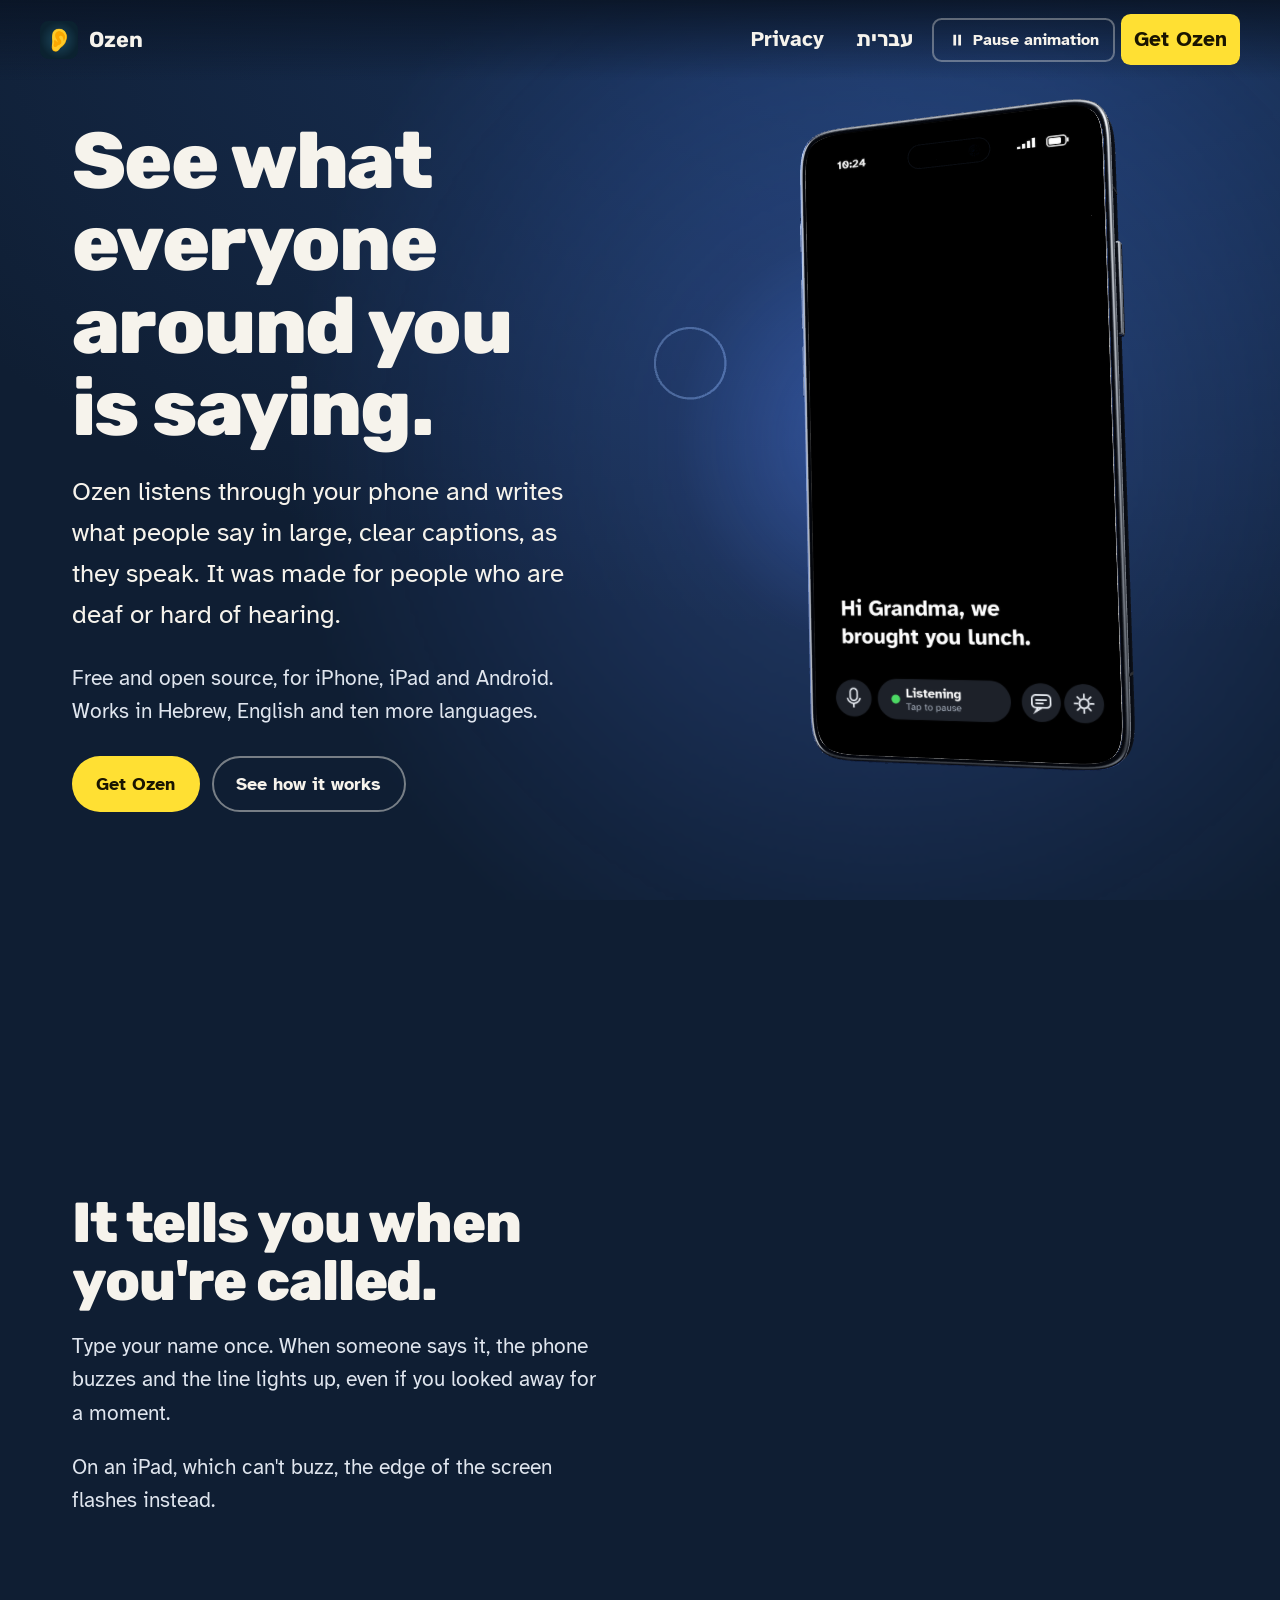
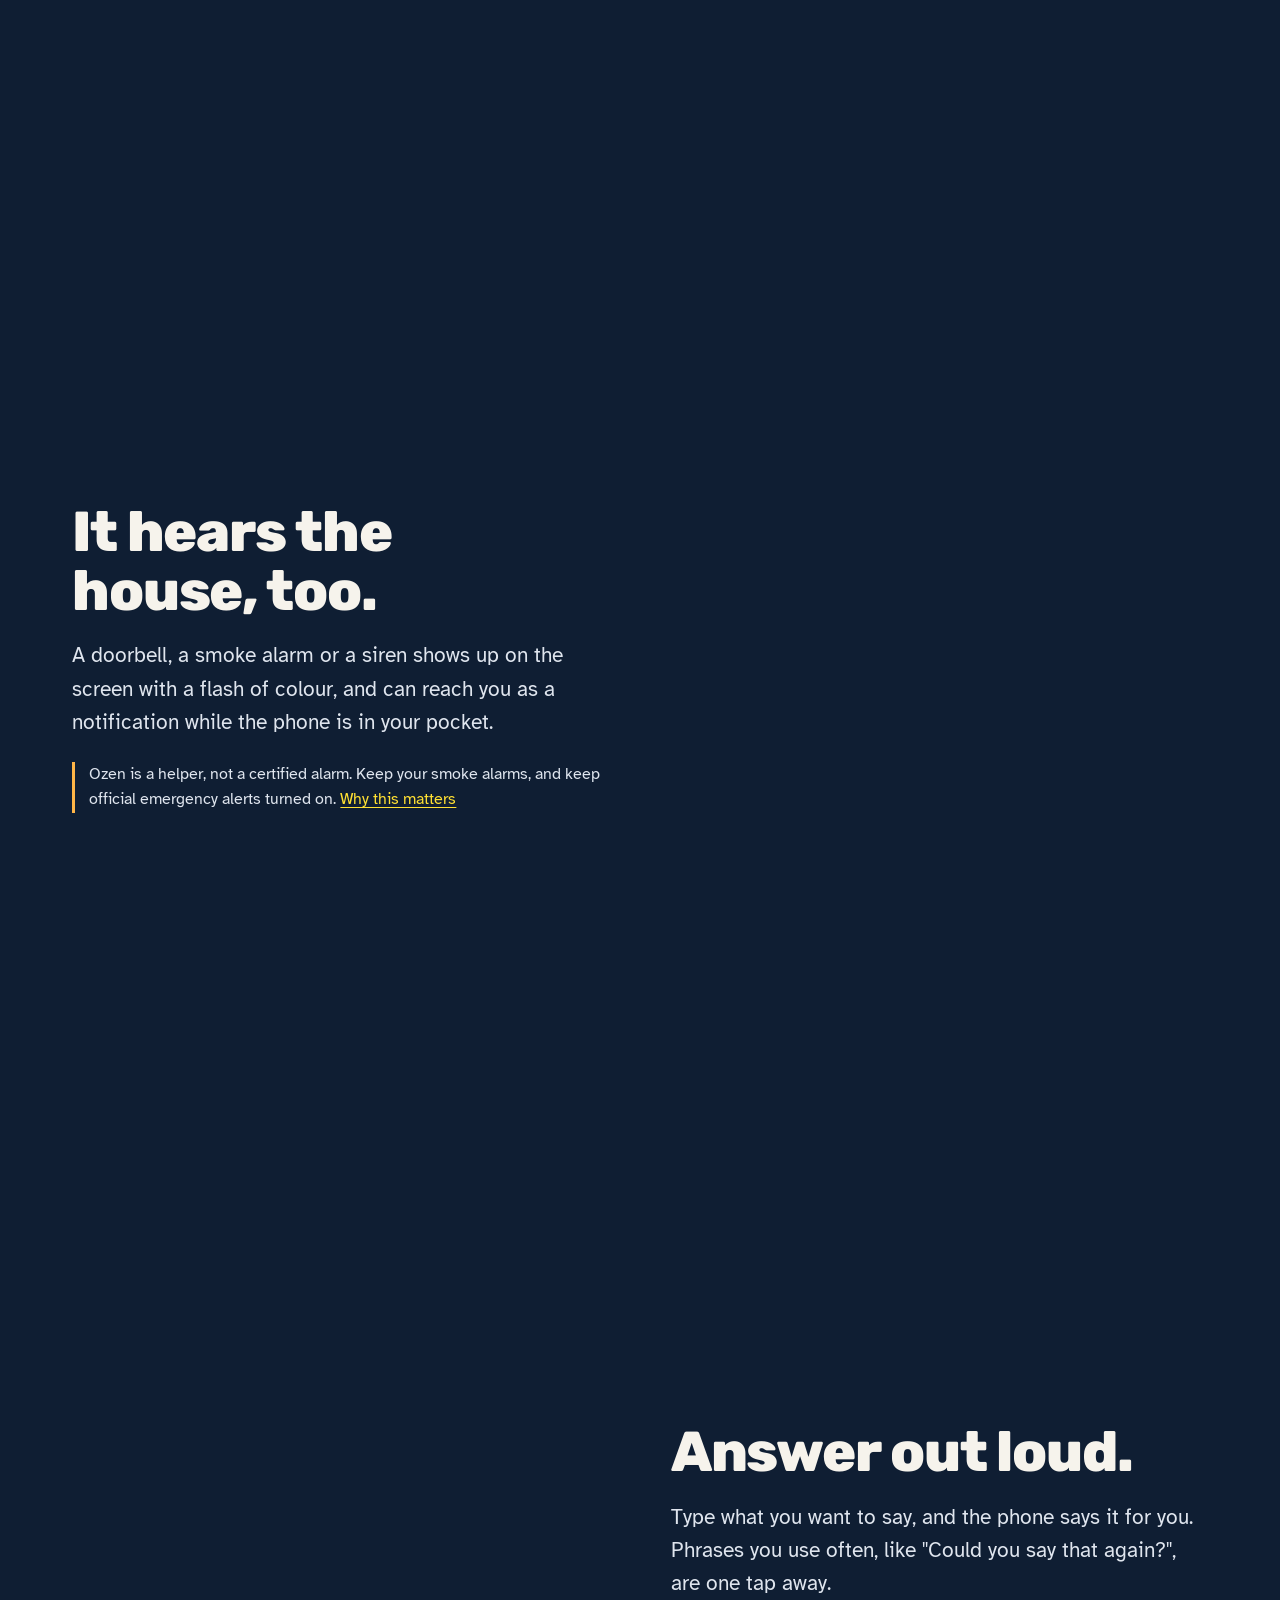
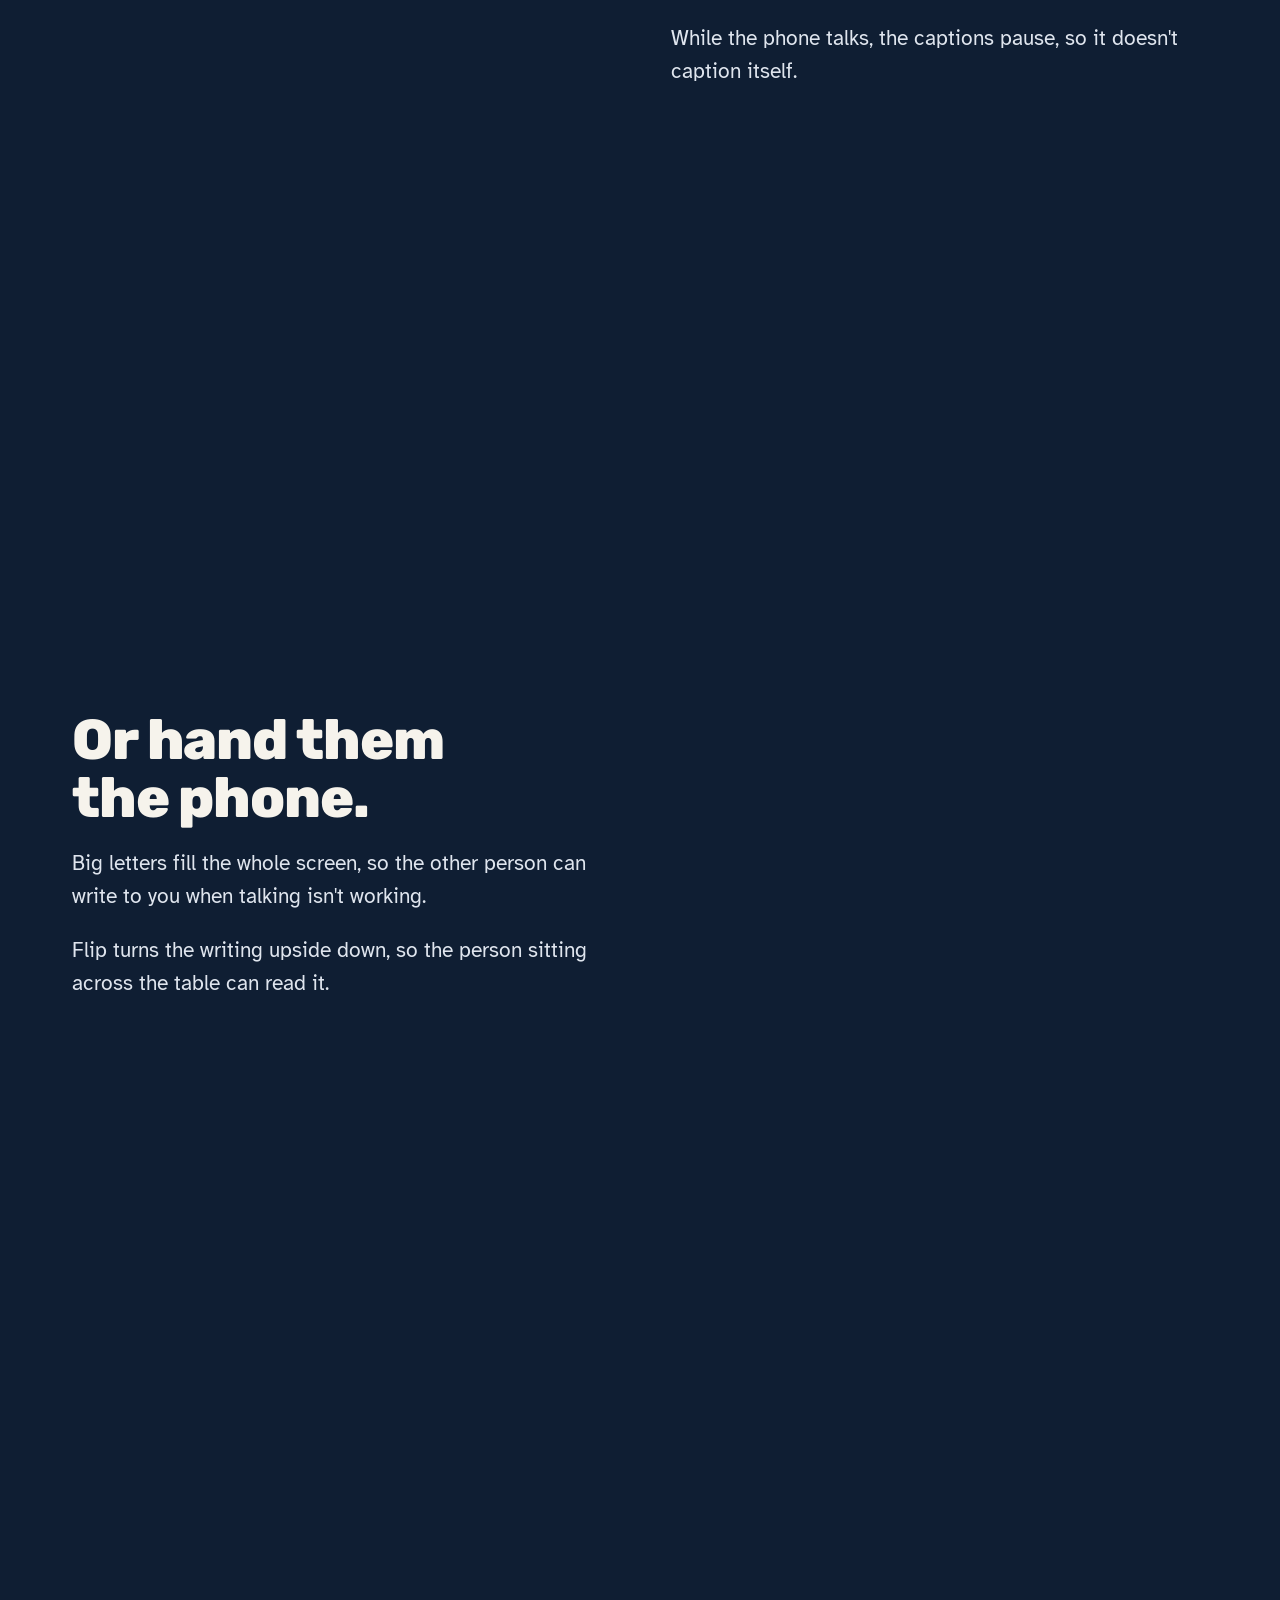
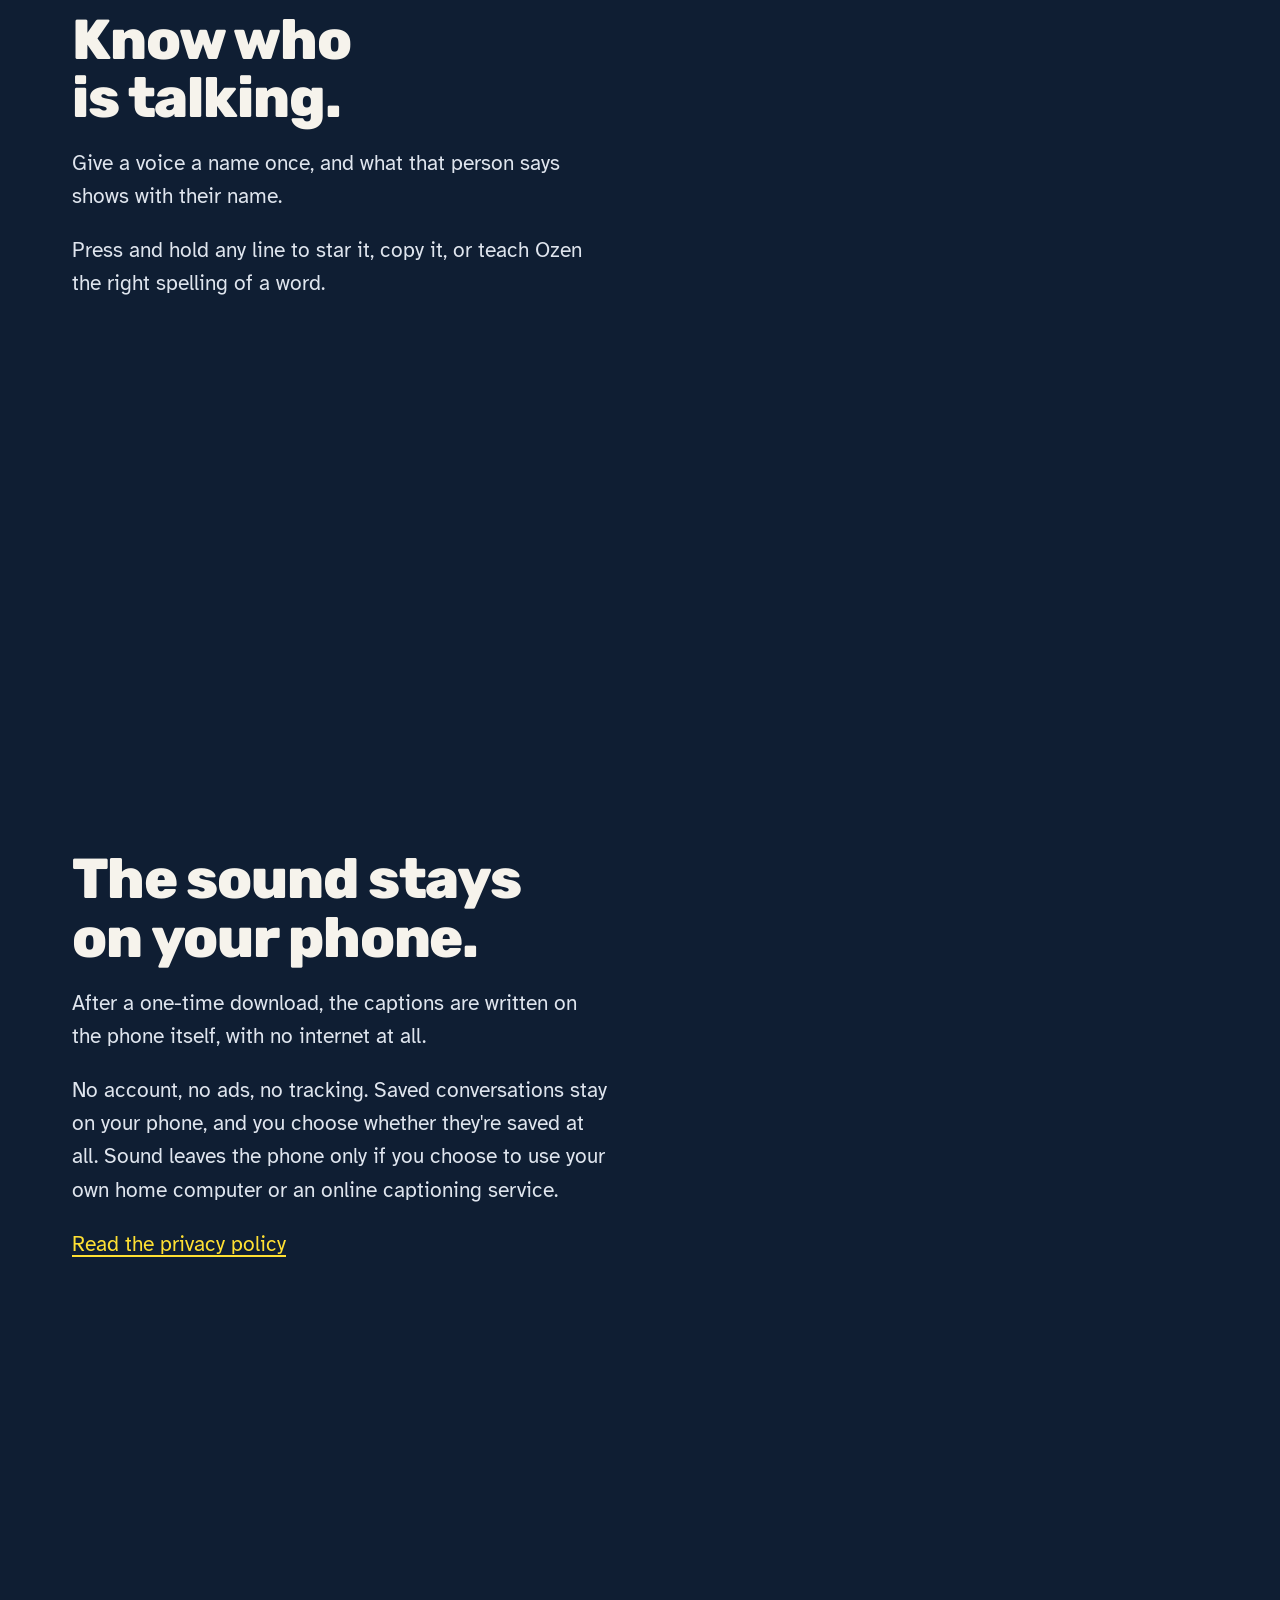
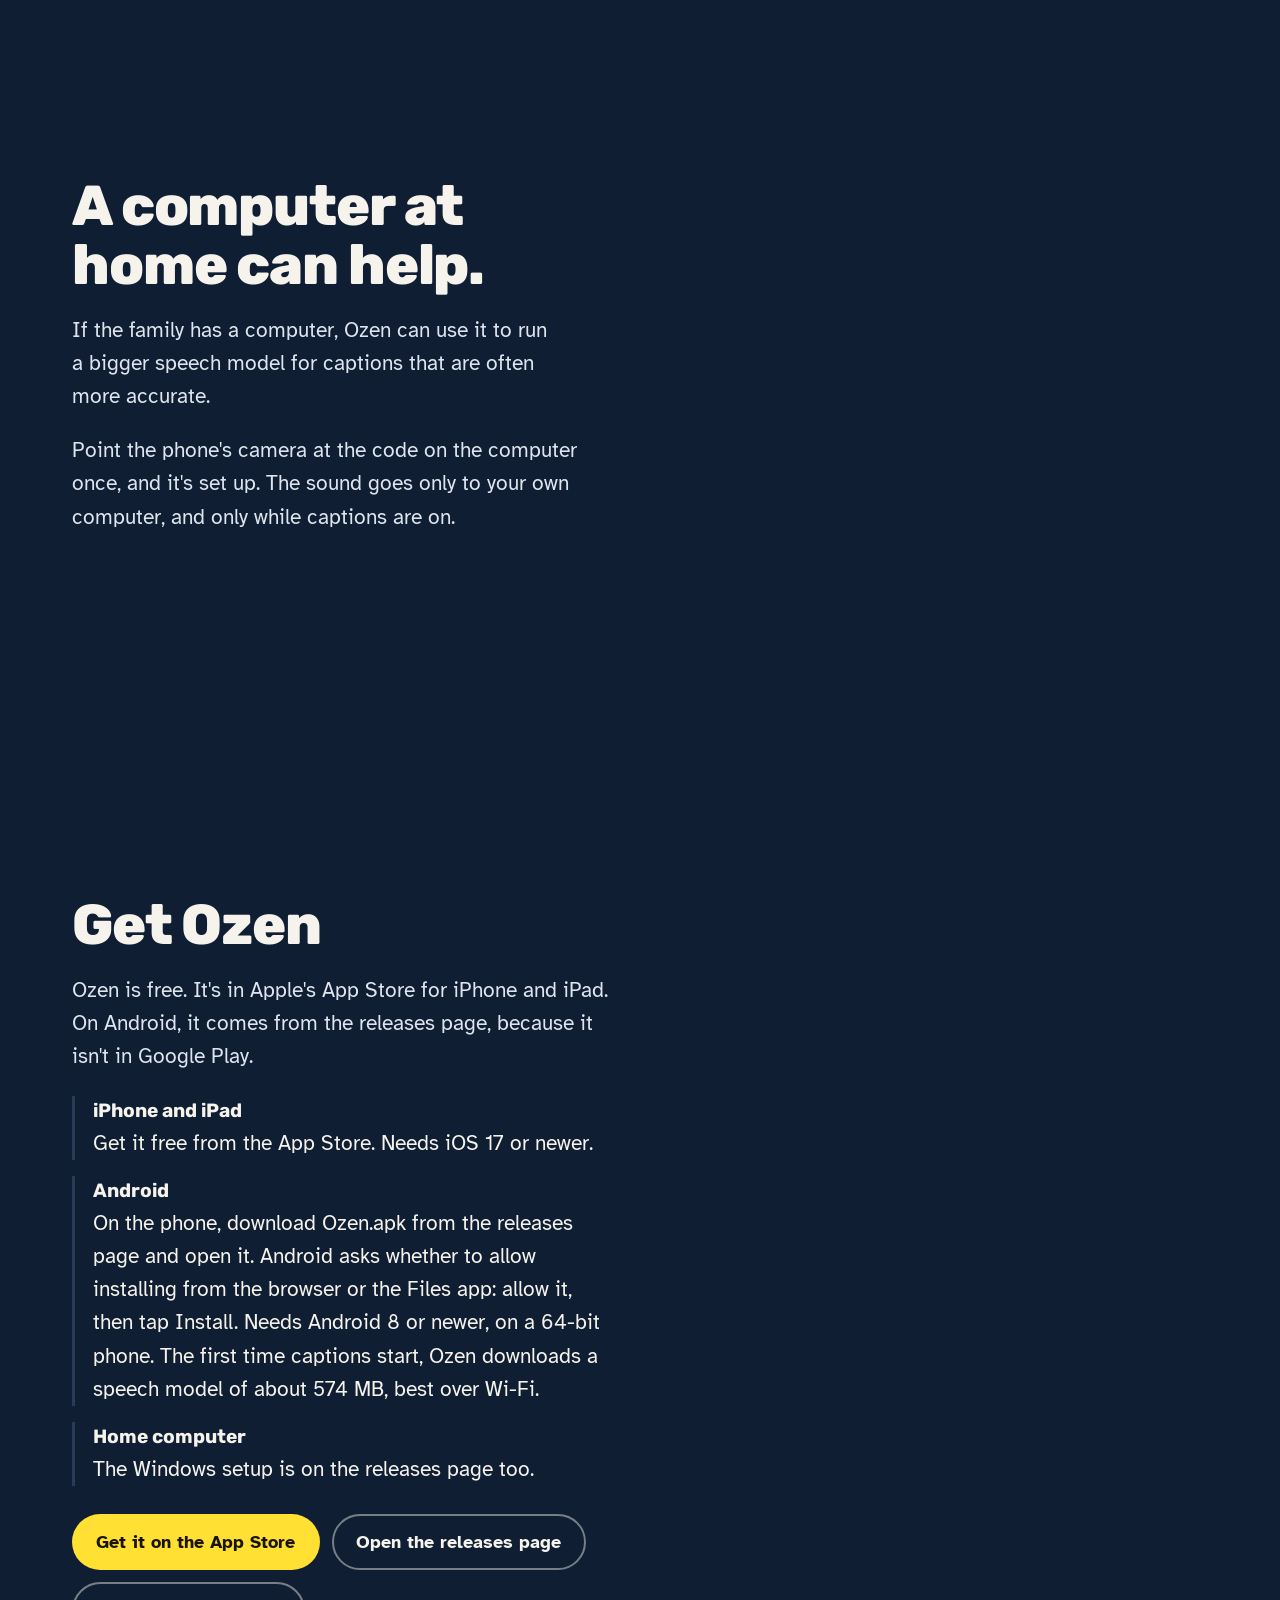
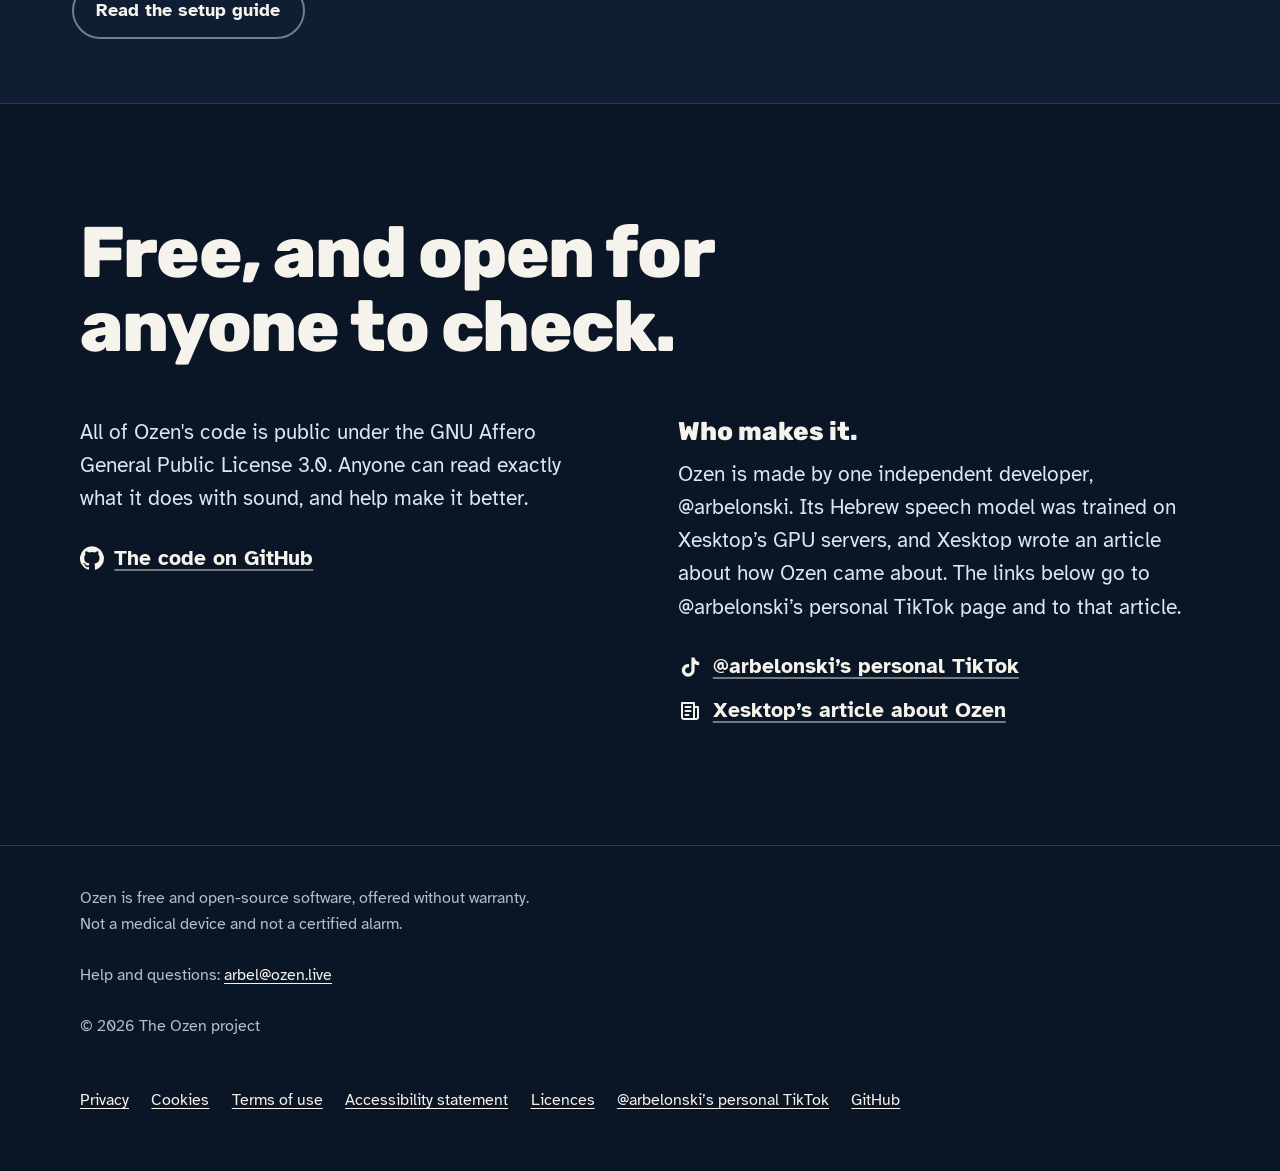
==== index.html @ c378ba93 "Point iPhone and iPad people to the App Store and drop the not-in-the-stores wording" ====
<!doctype html>
<html lang="en" dir="ltr">
<head>
<meta charset="utf-8">
<meta http-equiv="Content-Security-Policy" content="default-src 'self'; script-src 'self'; style-src 'self'; img-src 'self' data: blob:; font-src 'self'; connect-src 'self'; media-src 'none'; object-src 'none'; frame-src 'none'; worker-src 'none'; manifest-src 'self'; base-uri 'none'; form-action 'none'; upgrade-insecure-requests">
<meta name="referrer" content="no-referrer">
<meta name="viewport" content="width=device-width, initial-scale=1, viewport-fit=cover">
<title>Ozen: live captions for the people around you</title>
<meta name="description" content="Free live captions on iPhone and Android. Ozen writes what the people around you say in large, clear text as they speak, for people who are deaf or hard of hearing.">
<meta name="theme-color" content="#0f1e33">
<meta name="color-scheme" content="dark">
<link rel="canonical" href="https://ozen.live/">
<link rel="alternate" hreflang="en" href="https://ozen.live/">
<link rel="alternate" hreflang="he" href="https://ozen.live/he/">
<link rel="alternate" hreflang="x-default" href="https://ozen.live/">
<script type="application/ld+json">
{"@context": "https://schema.org", "@type": "WebSite", "name": "Ozen", "alternateName": "אוזן", "url": "https://ozen.live/"}
</script>
<meta property="og:type" content="website">
<meta property="og:url" content="https://ozen.live/">
<meta property="og:locale" content="en_US">
<meta property="og:locale:alternate" content="he_IL">
<meta property="og:title" content="Ozen: live captions for the people around you">
<meta property="og:description" content="Large, clear captions of what people say, written on your phone itself. Free and open source.">
<meta property="og:image" content="https://ozen.live/og.png">
<meta property="og:image:width" content="1200">
<meta property="og:image:height" content="630">
<meta property="og:image:alt" content="A phone showing live captions of a conversation, beside the words: See what everyone around you is saying.">
<meta name="twitter:card" content="summary_large_image">
<link rel="icon" href="/favicon.ico" sizes="48x48">
<link rel="icon" href="/icon-192.png" type="image/png" sizes="192x192">
<link rel="apple-touch-icon" href="/apple-touch-icon.png">
<link rel="preload" href="fonts/Rubik-latin.woff2" as="font" type="font/woff2" crossorigin>
<link rel="preload" href="fonts/AtkinsonHyperlegible-400-latin.woff2" as="font" type="font/woff2" crossorigin>
<link rel="modulepreload" href="vendor/three.module.min.js">
<link rel="modulepreload" href="vendor/GLTFLoader.js">
<link rel="modulepreload" href="vendor/BufferGeometryUtils.js">
<link rel="preload" href="models/poster-en.webp" as="image" media="not all and (min-aspect-ratio: 1/1) and (min-width: 37.5rem)" fetchpriority="high">
<link rel="preload" href="models/back-colour.jpg?v=202611041914" as="image" crossorigin>
<link rel="preload" href="models/back-rough.png?v=202611041914" as="image" crossorigin>
<link rel="stylesheet" href="css/site.css?v=202611041914">
<script type="module" src="js/stage.js?v=202611041914"></script>
</head>
<body>
<a class="skip-link" href="#main">Skip to content</a>

<header class="site-header">
  <a class="brand" href="./" aria-label="Ozen, home page">
    <img src="icon-128.png" alt="" width="40" height="40">
    <span>Ozen</span>
  </a>
  <nav class="site-nav" aria-label="Main">
    <a class="nav-optional" href="#private">Privacy</a>
    <a class="lang-switch" href="he/" lang="he" hreflang="he">עברית</a>
    <button class="motion-toggle" type="button" hidden>
      <svg class="icon-pause" viewBox="0 0 24 24" aria-hidden="true" focusable="false"><path fill="currentColor" d="M7 5h3.6v14H7zm6.4 0H17v14h-3.6z"/></svg>
      <svg class="icon-play" viewBox="0 0 24 24" aria-hidden="true" focusable="false"><path fill="currentColor" d="M8 5.2v13.6L18.8 12z"/></svg>
      <span class="motion-label">Pause animation</span>
    </button>
    <a class="nav-get" href="#get">Get Ozen</a>
  </nav>
</header>

<main id="main">
  <div class="story">
    <div class="stage" aria-hidden="true"><div class="stage-poster"></div><canvas></canvas></div>

    <section class="chapter" id="top" data-scene="captions" aria-labelledby="h-hero">
      <div class="chapter-text">
        <h1 id="h-hero">See what everyone around you is saying.</h1>
        <p class="lede">Ozen listens through your phone and writes what people say in large, clear captions, as they speak. It was made for people who are deaf or hard of hearing.</p>
        <p>Free and open source, for iPhone, iPad and Android. Works in Hebrew, English and ten more languages.</p>
        <div class="actions">
          <a class="btn btn-primary" href="#get">Get Ozen</a>
          <a class="btn btn-quiet" href="#called">See how it works</a>
        </div>
      </div>
    </section>

    <section class="chapter" id="called" data-scene="called" aria-labelledby="h-called">
      <div class="chapter-text">
        <h2 id="h-called">It tells you when you're called.</h2>
        <p>Type your name once. When someone says it, the phone buzzes and the line lights up, even if you looked away for a moment.</p>
        <p>On an iPad, which can't buzz, the edge of the screen flashes instead.</p>
      </div>
    </section>

    <section class="chapter" id="house" data-scene="house" aria-labelledby="h-house">
      <div class="chapter-text">
        <h2 id="h-house">It hears the house, too.</h2>
        <p>A doorbell, a smoke alarm or a siren shows up on the screen with a flash of colour, and can reach you as a notification while the phone is in your pocket.</p>
        <p class="note">Ozen is a helper, not a certified alarm. Keep your smoke alarms, and keep official emergency alerts turned on. <a href="terms.html#safety">Why this matters</a></p>
      </div>
    </section>

    <section class="chapter chapter-mirror" id="reply" data-scene="reply" aria-labelledby="h-reply">
      <div class="chapter-text">
        <h2 id="h-reply">Answer out loud.</h2>
        <p>Type what you want to say, and the phone says it for you. Phrases you use often, like "Could you say that again?", are one tap away.</p>
        <p>While the phone talks, the captions pause, so it doesn't caption itself.</p>
      </div>
    </section>

    <section class="chapter" id="letters" data-scene="letters" aria-labelledby="h-letters">
      <div class="chapter-text">
        <h2 id="h-letters">Or hand them the phone.</h2>
        <p>Big letters fill the whole screen, so the other person can write to you when talking isn't working.</p>
        <p>Flip turns the writing upside down, so the person sitting across the table can read it.</p>
      </div>
    </section>

    <section class="chapter" id="speakers" data-scene="speakers" aria-labelledby="h-speakers">
      <div class="chapter-text">
        <h2 id="h-speakers">Know who is talking.</h2>
        <p>Give a voice a name once, and what that person says shows with their name.</p>
        <p>Press and hold any line to star it, copy it, or teach Ozen the right spelling of a word.</p>
      </div>
    </section>

    <section class="chapter" id="private" data-scene="private" aria-labelledby="h-private">
      <div class="chapter-text">
        <h2 id="h-private">The sound stays on your phone.</h2>
        <p>After a one-time download, the captions are written on the phone itself, with no internet at all.</p>
        <p>No account, no ads, no tracking. Saved conversations stay on your phone, and you choose whether they're saved at all. Sound leaves the phone only if you choose to use your own home computer or an online captioning service.</p>
        <p class="chapter-link"><a href="privacy.html">Read the privacy policy</a></p>
      </div>
    </section>

    <section class="chapter" id="home-computer" data-scene="home" aria-labelledby="h-home">
      <div class="chapter-text">
        <h2 id="h-home">A computer at home can help.</h2>
        <p>If the family has a computer, Ozen can use it to run a bigger speech model for captions that are often more accurate.</p>
        <p>Point the phone's camera at the code on the computer once, and it's set up. The sound goes only to your own computer, and only while captions are on.</p>
      </div>
    </section>

    <section class="chapter" id="get" data-scene="get" aria-labelledby="h-get">
      <div class="chapter-text">
        <h2 id="h-get">Get Ozen</h2>
        <p>Ozen is free. It's in Apple's App Store for iPhone and iPad. On Android, it comes from the releases page, because it isn't in Google Play.</p>
        <ul class="get-list">
          <li><strong>iPhone and iPad</strong>Get it free from the App Store. Needs iOS 17 or newer.</li>
          <li><strong>Android</strong>On the phone, download Ozen.apk from the releases page and open it. Android asks whether to allow installing from the browser or the Files app: allow it, then tap Install. Needs Android 8 or newer, on a 64-bit phone. The first time captions start, Ozen downloads a speech model of about 574 MB, best over Wi-Fi.</li>
          <li><strong>Home computer</strong>The Windows setup is on the releases page too.</li>
        </ul>
        <div class="actions">
          <a class="btn btn-primary" href="https://apps.apple.com/app/id6821325968">Get it on the App Store</a>
          <a class="btn btn-quiet" href="https://github.com/arbelonson-source/ozen/releases/latest">Open the releases page</a>
          <a class="btn btn-quiet" href="https://github.com/arbelonson-source/ozen/blob/master/docs/getting-started.md">Read the setup guide</a>
        </div>
      </div>
    </section>
  </div>

  <section class="panel" aria-labelledby="h-open">
    <div class="panel-inner">
      <h2 id="h-open" class="panel-title">Free, and open for anyone to check.</h2>
      <div class="panel-cols">
        <div>
          <p>All of Ozen's code is public under the GNU Affero General Public License 3.0. Anyone can read exactly what it does with sound, and help make it better.</p>
          <a class="panel-link" href="https://github.com/arbelonson-source/ozen">
            <svg viewBox="0 0 24 24" aria-hidden="true" focusable="false"><path fill="currentColor" d="M12 .3a12 12 0 0 0-3.8 23.4c.6.1.8-.3.8-.6v-2c-3.3.7-4-1.6-4-1.6-.6-1.4-1.4-1.8-1.4-1.8-1-.7.1-.7.1-.7 1.2.1 1.8 1.2 1.8 1.2 1 1.8 2.8 1.3 3.5 1 0-.8.4-1.3.7-1.6-2.7-.3-5.5-1.3-5.5-6 0-1.2.5-2.3 1.3-3.1-.2-.4-.6-1.6 0-3.2 0 0 1-.3 3.4 1.2a11.5 11.5 0 0 1 6 0c2.3-1.5 3.3-1.2 3.3-1.2.6 1.6.2 2.8 0 3.2.9.8 1.3 1.9 1.3 3.2 0 4.6-2.8 5.6-5.5 5.9.5.4.9 1 .9 2.2v3.3c0 .3.1.7.8.6A12 12 0 0 0 12 .3"/></svg>
            <span>The code on GitHub</span>
          </a>
        </div>
        <div>
          <h2 class="panel-sub" id="h-who">Who makes it.</h2>
          <p>Ozen is made by one independent developer, @arbelonski. Its Hebrew speech model was trained on Xesktop’s GPU servers, and Xesktop wrote an article about how Ozen came about. The links below go to @arbelonski’s personal TikTok page and to that article.</p>
          <a class="panel-link" href="https://www.tiktok.com/@arbelonski">
            <svg viewBox="0 0 24 24" aria-hidden="true" focusable="false"><path fill="currentColor" d="M16.6 2.5c.4 2.6 2 4.3 4.6 4.5v3.3c-1.7.1-3.2-.4-4.6-1.3v6.3c0 3.6-2.9 6.4-6.4 6.4S3.8 18.9 3.8 15.3s2.9-6.4 6.4-6.4c.3 0 .6 0 .9.1v3.3c-.3-.1-.6-.1-.9-.1-1.7 0-3.1 1.4-3.1 3.1s1.4 3.1 3.1 3.1 3.2-1.4 3.2-3.1V2.5h3.2z"/></svg>
            <span>@arbelonski’s personal TikTok</span>
          </a>
          <a class="panel-link" href="https://xesktop.com/blog/breaking-the-sound-barrier-how-this-developer-made-accessible-conversations/">
            <svg viewBox="0 0 24 24" aria-hidden="true" focusable="false"><path fill="none" stroke="currentColor" stroke-width="2" stroke-linejoin="round" stroke-linecap="round" d="M4 4h12v16H6a2 2 0 0 1-2-2V4zM16 8h4v10a2 2 0 0 1-2 2h-2M7.5 8h5M7.5 12h5M7.5 16h3"/></svg>
            <span>Xesktop’s article about Ozen</span>
          </a>
        </div>
      </div>
    </div>
  </section>
</main>

<footer class="site-footer">
  <div class="footer-inner">
    <div>
      <p>Ozen is free and open-source software, offered without warranty.<br>Not a medical device and not a certified alarm.</p>
      <p>Help and questions: <a href="mailto:arbel@ozen.live">arbel@ozen.live</a></p>
      <p>© 2026 The Ozen project</p>
    </div>
    <nav aria-label="Legal and information">
      <ul>
        <li><a href="privacy.html">Privacy</a></li>
        <li><a href="cookies.html">Cookies</a></li>
        <li><a href="terms.html">Terms of use</a></li>
        <li><a href="accessibility.html">Accessibility statement</a></li>
        <li><a href="licenses.html">Licences</a></li>
        <li><a href="https://www.tiktok.com/@arbelonski">@arbelonski’s personal TikTok</a></li>
        <li><a href="https://github.com/arbelonson-source/ozen">GitHub</a></li>
      </ul>
    </nav>
  </div>
</footer>

</body>
</html>
---- css/site.css ----
/* Self-hosted fonts: Atkinson Hyperlegible for text, Rubik for headings. */
/* latin-ext */
@font-face {
  font-family: 'Atkinson Hyperlegible';
  font-style: normal;
  font-weight: 400;
  font-display: swap;
  src: url(../fonts/AtkinsonHyperlegible-400-latin-ext.woff2) format('woff2');
  unicode-range: U+0100-02BA, U+02BD-02C5, U+02C7-02CC, U+02CE-02D7, U+02DD-02FF, U+0304, U+0308, U+0329, U+1D00-1DBF, U+1E00-1E9F, U+1EF2-1EFF, U+2020, U+20A0-20AB, U+20AD-20C4, U+2113, U+2C60-2C7F, U+A720-A7FF;
}
/* latin */
@font-face {
  font-family: 'Atkinson Hyperlegible';
  font-style: normal;
  font-weight: 400;
  font-display: swap;
  src: url(../fonts/AtkinsonHyperlegible-400-latin.woff2) format('woff2');
  unicode-range: U+0000-00FF, U+0131, U+0152-0153, U+02BB-02BC, U+02C6, U+02DA, U+02DC, U+0304, U+0308, U+0329, U+2000-206F, U+20AC, U+2122, U+2191, U+2193, U+2212, U+2215, U+FEFF, U+FFFD;
}
/* latin-ext */
@font-face {
  font-family: 'Atkinson Hyperlegible';
  font-style: normal;
  font-weight: 700;
  font-display: swap;
  src: url(../fonts/AtkinsonHyperlegible-700-latin-ext.woff2) format('woff2');
  unicode-range: U+0100-02BA, U+02BD-02C5, U+02C7-02CC, U+02CE-02D7, U+02DD-02FF, U+0304, U+0308, U+0329, U+1D00-1DBF, U+1E00-1E9F, U+1EF2-1EFF, U+2020, U+20A0-20AB, U+20AD-20C4, U+2113, U+2C60-2C7F, U+A720-A7FF;
}
/* latin */
@font-face {
  font-family: 'Atkinson Hyperlegible';
  font-style: normal;
  font-weight: 700;
  font-display: swap;
  src: url(../fonts/AtkinsonHyperlegible-700-latin.woff2) format('woff2');
  unicode-range: U+0000-00FF, U+0131, U+0152-0153, U+02BB-02BC, U+02C6, U+02DA, U+02DC, U+0304, U+0308, U+0329, U+2000-206F, U+20AC, U+2122, U+2191, U+2193, U+2212, U+2215, U+FEFF, U+FFFD;
}
/* hebrew: one variable file for every weight */
@font-face {
  font-family: 'Rubik';
  font-style: normal;
  font-weight: 300 900;
  font-display: swap;
  src: url(../fonts/Rubik-hebrew.woff2) format('woff2');
  unicode-range: U+0307-0308, U+0590-05FF, U+200C-2010, U+20AA, U+25CC, U+FB1D-FB4F;
}
/* latin-ext: one variable file for every weight */
@font-face {
  font-family: 'Rubik';
  font-style: normal;
  font-weight: 300 900;
  font-display: swap;
  src: url(../fonts/Rubik-latin-ext.woff2) format('woff2');
  unicode-range: U+0100-02BA, U+02BD-02C5, U+02C7-02CC, U+02CE-02D7, U+02DD-02FF, U+0304, U+0308, U+0329, U+1D00-1DBF, U+1E00-1E9F, U+1EF2-1EFF, U+2020, U+20A0-20AB, U+20AD-20C4, U+2113, U+2C60-2C7F, U+A720-A7FF;
}
/* latin: one variable file for every weight */
@font-face {
  font-family: 'Rubik';
  font-style: normal;
  font-weight: 300 900;
  font-display: swap;
  src: url(../fonts/Rubik-latin.woff2) format('woff2');
  unicode-range: U+0000-00FF, U+0131, U+0152-0153, U+02BB-02BC, U+02C6, U+02DA, U+02DC, U+0304, U+0308, U+0329, U+2000-206F, U+20AC, U+2122, U+2191, U+2193, U+2212, U+2215, U+FEFF, U+FFFD;
}

:root {
  --ink: #0f1e33;
  --ink-deep: #0a1526;
  --ink-raised: #16294a;
  --paper: #f6f3ec;
  --muted: #b3bdcc;
  --line: #2a3b5a;
  --yellow: #ffe033;
  --yellow-ink: #1a1500;
  --blue: #8db4ff;
  --amber: #ffb547;
  --focus: #ffe033;
  --display: "Rubik", system-ui, sans-serif;
  --body: "Atkinson Hyperlegible", system-ui, -apple-system, "Segoe UI", sans-serif;
  --measure: 34rem;
  --gutter: clamp(1rem, 4vw, 2.5rem);
}

/* The Hebrew pages set everything in Rubik, which has Hebrew letters, and
   drop the tight heading tracking that only suits Latin capitals. */
:root:lang(he) { --body: "Rubik", system-ui, sans-serif; }
/* Hebrew final letters (ך ן ף ץ) and ק reach below the line, so Hebrew
   headings get more room between lines, and a weight that keeps the
   letters' counters open at display sizes. */
:lang(he) h1, :lang(he) h2, :lang(he) h3 { letter-spacing: 0; line-height: 1.14; font-weight: 700; }

* { box-sizing: border-box; }

html {
  -webkit-text-size-adjust: 100%;
  scroll-behavior: smooth;
  /* Keeps links and keyboard focus clear of the fixed header. */
  scroll-padding-top: 5rem;
  background: var(--ink);
}

@media (prefers-reduced-motion: reduce) {
  html { scroll-behavior: auto; }
  .site-header::before { transition: none; }
}

body {
  margin: 0;
  background:
    radial-gradient(120% 80% at 80% 0%, #1b3560 0%, transparent 60%),
    var(--ink);
  color: var(--paper);
  font-family: var(--body);
  font-size: clamp(1.125rem, 0.4vw + 1rem, 1.3rem);
  line-height: 1.6;
  text-rendering: optimizeLegibility;
}

a { color: var(--yellow); text-underline-offset: 0.18em; text-decoration-thickness: 0.08em; }
a:hover { text-decoration-thickness: 0.14em; }

:focus-visible {
  outline: 3px solid var(--focus);
  outline-offset: 4px;
  border-radius: 6px;
}

.skip-link {
  position: absolute;
  inset-inline-start: 1rem;
  top: -4rem;
  z-index: 50;
  padding: 0.75rem 1.1rem;
  background: var(--yellow);
  color: var(--yellow-ink);
  font-weight: 700;
  border-radius: 0.6rem;
  text-decoration: none;
}
.skip-link:focus { top: 1rem; }

.visually-hidden {
  position: absolute !important;
  width: 1px; height: 1px;
  margin: -1px; padding: 0; border: 0;
  overflow: hidden;
  clip: rect(0 0 0 0);
  white-space: nowrap;
}

h1, h2, h3 {
  font-family: var(--display);
  font-weight: 800;
  line-height: 1.04;
  letter-spacing: -0.02em;
  margin: 0;
  text-wrap: balance;
}

p { margin: 0 0 1em; text-wrap: pretty; }

/* Header */

.site-header {
  position: fixed;
  inset: 0 0 auto 0;
  z-index: 30;
  display: flex;
  align-items: center;
  justify-content: space-between;
  gap: 1rem;
  padding: 0.9rem var(--gutter);
  background: linear-gradient(to bottom, rgba(10, 21, 38, 0.92), rgba(10, 21, 38, 0));
}

/* Once the page scrolls, text passes under the header, so it turns solid
   with a short soft edge below. */
.site-header::before {
  content: "";
  position: absolute;
  inset: 0 0 -1.25rem 0;
  z-index: -1;
  pointer-events: none;
  background: linear-gradient(to bottom, rgb(10, 21, 38) calc(100% - 1.25rem), rgba(10, 21, 38, 0));
  opacity: 0;
  transition: opacity 200ms ease;
}
.site-header[data-scrolled="true"]::before,
.doc-page .site-header::before { opacity: 1; }

.brand {
  display: inline-flex;
  align-items: center;
  gap: 0.65rem;
  color: var(--paper);
  text-decoration: none;
  font-family: var(--display);
  font-weight: 700;
  font-size: 1.35rem;
  min-height: 2.75rem;
}
.brand img { width: 2.4rem; height: 2.4rem; border-radius: 22%; }

.site-nav { display: flex; align-items: center; gap: 0.4rem; }
.site-nav a {
  color: var(--paper);
  text-decoration: none;
  font-weight: 700;
  padding: 0.55rem 0.8rem;
  border-radius: 0.6rem;
}
.site-nav a:hover { background: rgba(255, 255, 255, 0.08); }
/* Links in the header are plain text, the pause control is outlined, and
   the one main action is yellow. */
.site-nav .lang-switch { display: inline-flex; align-items: center; min-height: 2.75rem; }
.lang-switch:lang(he) { font-family: "Rubik", system-ui, sans-serif; }
.site-nav .nav-get { background: var(--yellow); color: var(--yellow-ink); }
.site-nav .nav-get:hover { background: #fff07a; }

@media (max-width: 34rem) {
  .site-nav .nav-optional { display: none; }
}

/* Small phones: the language link, the pause button and Get Ozen still fit
   on one line beside the name. */
.site-nav a { white-space: nowrap; }
@media (max-width: 24.5rem) {
  .site-header { gap: 0.5rem; }
  .site-nav { gap: 0.3rem; }
  .site-nav a { padding: 0.5rem 0.65rem; }
  .site-nav .lang-switch { padding: 0.4rem 0.6rem; }
  .brand { gap: 0.5rem; font-size: 1.2rem; }
  .brand img { width: 2.1rem; height: 2.1rem; }
}
@media (max-width: 22rem) {
  .brand span {
    position: absolute;
    width: 1px; height: 1px;
    margin: -1px; padding: 0; border: 0;
    overflow: hidden;
    clip: rect(0 0 0 0);
    white-space: nowrap;
  }
}

/* Buttons */

.actions { display: flex; flex-wrap: wrap; gap: 0.75rem; margin-top: 1.75rem; }

.btn {
  display: inline-flex;
  align-items: center;
  justify-content: center;
  min-height: 3.25rem;
  padding: 0.75rem 1.4rem;
  border-radius: 999px;
  font-weight: 700;
  font-size: 1.1rem;
  text-decoration: none;
  border: 2px solid transparent;
  cursor: pointer;
  font-family: var(--body);
}
.btn-primary { background: var(--yellow); color: var(--yellow-ink); }
.btn-primary:hover { background: #fff07a; }
.btn-quiet { border-color: rgba(246, 243, 236, 0.45); color: var(--paper); background: transparent; }
.btn-quiet:hover { border-color: var(--paper); }

/* The story: a sticky 3D stage with chapters scrolling over it */

.story { position: relative; }

.stage {
  position: sticky;
  top: 0;
  height: 100vh;
  height: 100svh;
  margin-bottom: -100vh;
  margin-bottom: -100svh;
  pointer-events: none;
  z-index: 0;
  overflow: hidden;
  background: radial-gradient(130% 95% at var(--room-x) 0%, var(--room) 0%, var(--ink) 75%);
  transition: --room 1.4s ease;
}

/* Each chapter's room takes a dark shade of its sound's colour: the
   doorbell's amber, the second voice's violet, the teal of sound that
   stays on the phone. stage.js names the chapter in data-room. */
@property --room {
  syntax: "<color>";
  inherits: false;
  initial-value: #1b3560;
}
.stage { --room: #1b3560; --room-x: 80%; }
:lang(he) .stage { --room-x: 20%; }
.stage[data-room="called"] { --room: #3a2f12; }
.stage[data-room="house"] { --room: #452710; }
.stage[data-room="reply"] { --room: #1c3768; }
.stage[data-room="letters"] { --room: #283246; }
.stage[data-room="speakers"] { --room: #2f2256; }
.stage[data-room="private"] { --room: #0e3a3a; }
.stage[data-room="home"] { --room: #18315e; }
.stage[data-room="get"] { --room: #173a78; }
html:not(.no-webgl) body { background: var(--ink); }

.stage canvas {
  position: relative;
  z-index: 1;
  display: block;
  width: 100%;
  height: 100%;
  opacity: 0;
  transition: opacity 900ms ease;
}
.stage.ready canvas { opacity: 1; }

/* Phones only: until the 3D phone is ready, a picture of it in its opening
   pose holds its place (stage.js puts it where the 3D phone appears, and
   the 3D phone fades in over it). Desktops never download the picture. */
.stage-poster { display: none; }
@media not all and (min-aspect-ratio: 1/1) and (min-width: 37.5rem) {
  .stage-poster {
    display: block;
    position: absolute;
    left: 50%;
    top: var(--poster-y, 30%);
    height: 46%;
    aspect-ratio: 26 / 46;
    transform: translate(-50%, -50%);
    background: url("../models/poster-en.webp") center / contain no-repeat;
    opacity: 0;
    transition: opacity 300ms ease;
  }
  :lang(he) .stage-poster { background-image: url("../models/poster-he.webp"); }
  .stage.poster .stage-poster { opacity: 1; }
  /* A short hand-over, so the 3D phone's slow bob can't drift from the
     picture while both are showing. */
  .stage.poster.ready .stage-poster { opacity: 0; transition-duration: 500ms; }
  .stage.poster.ready canvas { transition-duration: 500ms; }
}

.chapter {
  position: relative;
  z-index: 1;
  min-height: 100vh;
  min-height: 100svh;
  display: flex;
  align-items: center;
  padding: 6rem var(--gutter) 4rem;
}

.chapter-text { max-width: var(--measure); }

.chapter h1 { font-size: clamp(2rem, min(6.2vw, 11vh), 5.4rem); margin-bottom: 1.4rem; }
.chapter h2 { font-size: clamp(1.7rem, min(4.4vw, 8.5vh), 3.8rem); margin-bottom: 1.2rem; }
.chapter .lede { font-size: clamp(1.25rem, 1.1vw + 1rem, 1.6rem); color: var(--paper); }
.chapter p { color: #dfe5ee; }

.note {
  font-size: 1rem;
  color: var(--muted);
  border-inline-start: 3px solid var(--amber);
  padding-inline-start: 0.9rem;
  margin-top: 1.4rem;
}

.get-list { list-style: none; padding: 0; margin: 1.4rem 0 0; display: grid; gap: 1rem; }
.get-list li { padding-inline-start: 1.1rem; border-inline-start: 3px solid var(--line); }
.get-list strong { display: block; font-family: var(--display); font-weight: 700; font-size: 1.2rem; }

/* Landscape screens at least 600 px wide (computers, tablets on their side,
   phones turned sideways) put the text beside the phone; everything else
   stacks the text below it. js/stage.js uses the same test (WIDE). */
@media (min-aspect-ratio: 1/1) and (min-width: 37.5rem) {
  .chapter { padding-inline-start: max(var(--gutter), calc((100vw - 76rem) / 2 + var(--gutter))); }
  .chapter-text { width: 46%; max-width: var(--measure); }
  /* One chapter swaps sides, so the phone crosses the page on the way. */
  .chapter-mirror {
    justify-content: flex-end;
    padding-inline-start: var(--gutter);
    padding-inline-end: max(var(--gutter), calc((100vw - 76rem) / 2 + var(--gutter)));
  }
}

/* Phones and tall tablets: the phone keeps the top half of the screen to
   itself and the text scrolls up underneath it, so a chapter's animation is
   never covered by its text. js/stage.js only draws that top part. */
@media not all and (min-aspect-ratio: 1/1) and (min-width: 37.5rem) {
  html { scroll-padding-top: 56vh; scroll-padding-top: 56svh; }
  .stage {
    z-index: 2;
    pointer-events: auto;
    clip-path: inset(0 0 46% 0);
    /* Text starts below the shown part, and the stage leaves with the last
       chapter instead of covering what follows the story. */
    margin-bottom: -46vh;
    margin-bottom: -46svh;
    /* The lower edge feathers out, so text scrolling up fades away under
       the phone instead of meeting a line. */
    background:
      radial-gradient(120% 60% at var(--room-x) 0%, var(--room) 0%, rgba(15, 30, 51, 0) 60%),
      linear-gradient(to bottom, var(--ink) 47%, rgba(15, 30, 51, 0) 54%);
  }
  .chapter {
    min-height: 48vh;
    min-height: 48svh;
    align-items: flex-start;
    justify-content: center;
    padding: 1.25rem var(--gutter) 1.5rem;
  }
  .chapter-text {
    font-size: 1.0625rem;
    line-height: 1.5;
  }
  .chapter p { margin-bottom: 0.75em; }
  .chapter-link a { display: inline-flex; align-items: center; min-height: 2.75rem; }
  .chapter h1 { font-size: clamp(1.9rem, 8.2vw, 2.6rem); margin-bottom: 0.8rem; }
  .chapter h2 { font-size: clamp(1.6rem, 7vw, 2.2rem); margin-bottom: 0.7rem; }
  .chapter .lede { font-size: 1.125rem; }
  .chapter .actions { margin-top: 1rem; margin-bottom: 0.8rem; }
  .chapter .btn { min-height: 3rem; }
  /* Once the next chapter has taken over the stage, the opening buttons and the privacy link
     are only a ghost in the feathered band under the phone: hide them from sight and touch,
     but keep them in the keyboard order, where focusing one shows it again. */
  #top .actions, #private .chapter-link { transition: opacity 250ms ease; }
  .story:has(.stage[data-room]:not([data-room="captions"])) #top .actions:not(:focus-within),
  .story:has(.stage[data-room]:not([data-room="private"])) #private .chapter-link:not(:focus-within) {
    opacity: 0;
    pointer-events: none;
  }
  @media (prefers-reduced-motion: reduce) {
    #top .actions, #private .chapter-link { transition: none; }
  }
}

/* Pause control for the moving demo (WCAG 2.2.2), always in the header */

.motion-toggle {
  display: inline-flex;
  align-items: center;
  gap: 0.45rem;
  min-height: 2.75rem;
  min-width: 2.75rem;
  justify-content: center;
  padding: 0.5rem 0.85rem;
  border-radius: 0.6rem;
  border: 2px solid rgba(246, 243, 236, 0.35);
  background: transparent;
  color: var(--paper);
  font: 700 1rem var(--body);
  cursor: pointer;
}
.motion-toggle:hover { border-color: var(--paper); }
.motion-toggle[hidden] { display: none; }
.motion-toggle svg { width: 1.15rem; height: 1.15rem; flex: none; }
.motion-toggle .icon-play, .motion-toggle[data-paused="true"] .icon-pause { display: none; }
.motion-toggle[data-paused="true"] .icon-play { display: block; }

@media (max-width: 56rem) {
  .motion-toggle { padding: 0.5rem; }
  .motion-toggle .motion-label {
    position: absolute;
    width: 1px; height: 1px;
    margin: -1px; padding: 0; border: 0;
    overflow: hidden;
    clip: rect(0 0 0 0);
    white-space: nowrap;
  }
}

/* Closing panels */

.panel {
  position: relative;
  z-index: 1;
  padding: clamp(4rem, 9vw, 7rem) var(--gutter);
  border-top: 1px solid var(--line);
  background: var(--ink-deep);
}
.panel-inner { max-width: 70rem; margin: 0 auto; }
.panel p { max-width: var(--measure); color: #dfe5ee; }

/* The story's last word: one statement across the width, then the two
   facts behind it side by side, on the same grid as the footer below. */
.panel-title {
  font-size: clamp(2.3rem, 5.6vw, 4.8rem);
  max-width: 13em;
  margin-bottom: clamp(2rem, 4vw, 3.25rem);
}
.panel-cols {
  display: grid;
  gap: 2.75rem clamp(2.5rem, 6vw, 5rem);
  grid-template-columns: repeat(auto-fit, minmax(min(100%, 22rem), 1fr));
  align-items: start;
}
.panel-sub { font-size: clamp(1.35rem, 2vw, 1.6rem); line-height: 1.2; margin-bottom: 0.7rem; letter-spacing: 0; }

.panel-link {
  display: inline-flex;
  align-items: center;
  gap: 0.65rem;
  min-height: 2.75rem;
  color: var(--paper);
  font-weight: 700;
  text-decoration-color: rgba(246, 243, 236, 0.45);
}
.panel-link:hover { text-decoration-color: var(--paper); }
.panel-link svg { width: 1.5rem; height: 1.5rem; flex: none; }

/* Footer */

.site-footer {
  position: relative;
  z-index: 1;
  background: var(--ink-deep);
  border-top: 1px solid var(--line);
  padding: 2.5rem var(--gutter) 3rem;
  font-size: 1rem;
  color: var(--muted);
}
.footer-inner {
  max-width: 70rem;
  margin: 0 auto;
  display: flex;
  flex-wrap: wrap;
  gap: 1.5rem 3rem;
  justify-content: space-between;
}
.site-footer ul { list-style: none; margin: 0; padding: 0; display: flex; flex-wrap: wrap; gap: 0 1.4rem; }
.site-footer a { color: var(--paper); display: inline-flex; align-items: center; min-height: 2.75rem; }
.footer-lang-note { margin: 0.75rem 0 0; font-size: 0.95rem; }

/* Legal and information pages */

.doc {
  position: relative;
  z-index: 1;
  max-width: 46rem;
  margin: 0 auto;
  padding: 7.5rem var(--gutter) 4rem;
}
.doc h1 { font-size: clamp(2.3rem, 5vw, 3.6rem); margin-bottom: 0.6rem; }
.doc .updated { color: var(--muted); margin-bottom: 2.4rem; }
.doc h2 { font-size: clamp(1.5rem, 2.6vw, 2rem); margin: 2.6rem 0 0.9rem; }
.doc h3 { font-size: 1.25rem; margin: 1.8rem 0 0.6rem; font-weight: 700; }
.doc p, .doc li { color: #e4e9f1; }
.doc ul, .doc ol { padding-inline-start: 1.3rem; margin: 0 0 1em; }
.doc li { margin-bottom: 0.45rem; }
.doc .callout {
  background: var(--ink-raised);
  border: 1px solid var(--line);
  border-inline-start: 4px solid var(--amber);
  border-radius: 0.9rem;
  padding: 1.1rem 1.3rem 0.3rem;
  margin: 1.6rem 0;
}
.doc table { border-collapse: collapse; width: 100%; margin: 0 0 1.4rem; font-size: 1rem; }
.doc th, .doc td { text-align: start; vertical-align: top; padding: 0.6rem 0.7rem; border-bottom: 1px solid var(--line); }
.doc th { font-family: var(--display); font-weight: 700; }
/* Narrow screens: each row becomes a block, with the column heading shown
   above each value. */
@media (max-width: 30rem) {
  .doc thead { position: absolute; width: 1px; height: 1px; overflow: hidden; clip-path: inset(50%); white-space: nowrap; }
  .doc table, .doc tbody, .doc tr, .doc td { display: block; }
  .doc tr { padding: 0.75rem 0; border-bottom: 1px solid var(--line); }
  .doc td { padding: 0.1rem 0; border: 0; }
  .doc td:first-child { font-weight: 700; margin-bottom: 0.3rem; }
  .doc td:not(:first-child)::before {
    content: attr(data-label) ": ";
    color: var(--muted);
  }
}

/* No 3D (an old device, or WebGL turned off): the chapters read as a plain
   article instead of leaving room for the phone. */
.no-webgl .stage { display: none; }
.no-webgl .chapter { min-height: 0; justify-content: center; padding: 2.5rem var(--gutter); }
.no-webgl #top { padding-top: 7rem; }
html.no-webgl { scroll-padding-top: 5rem; }
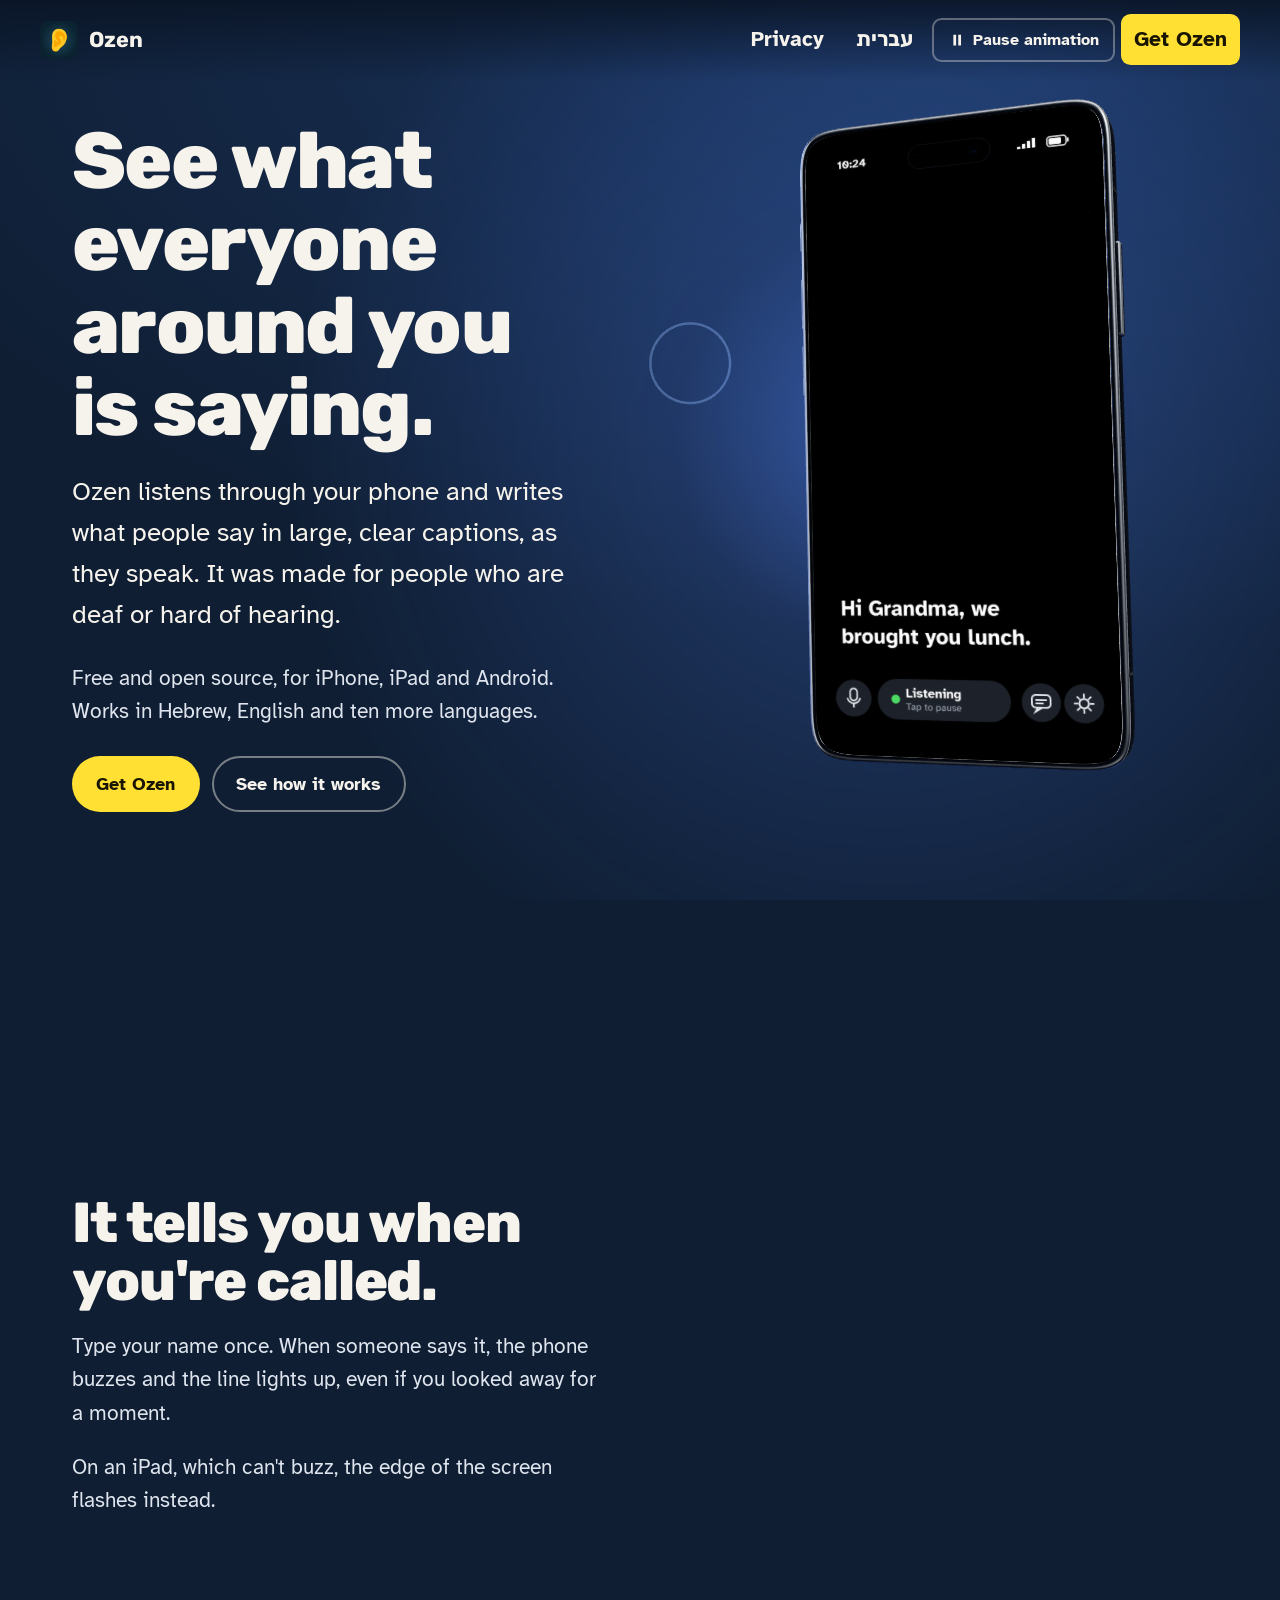
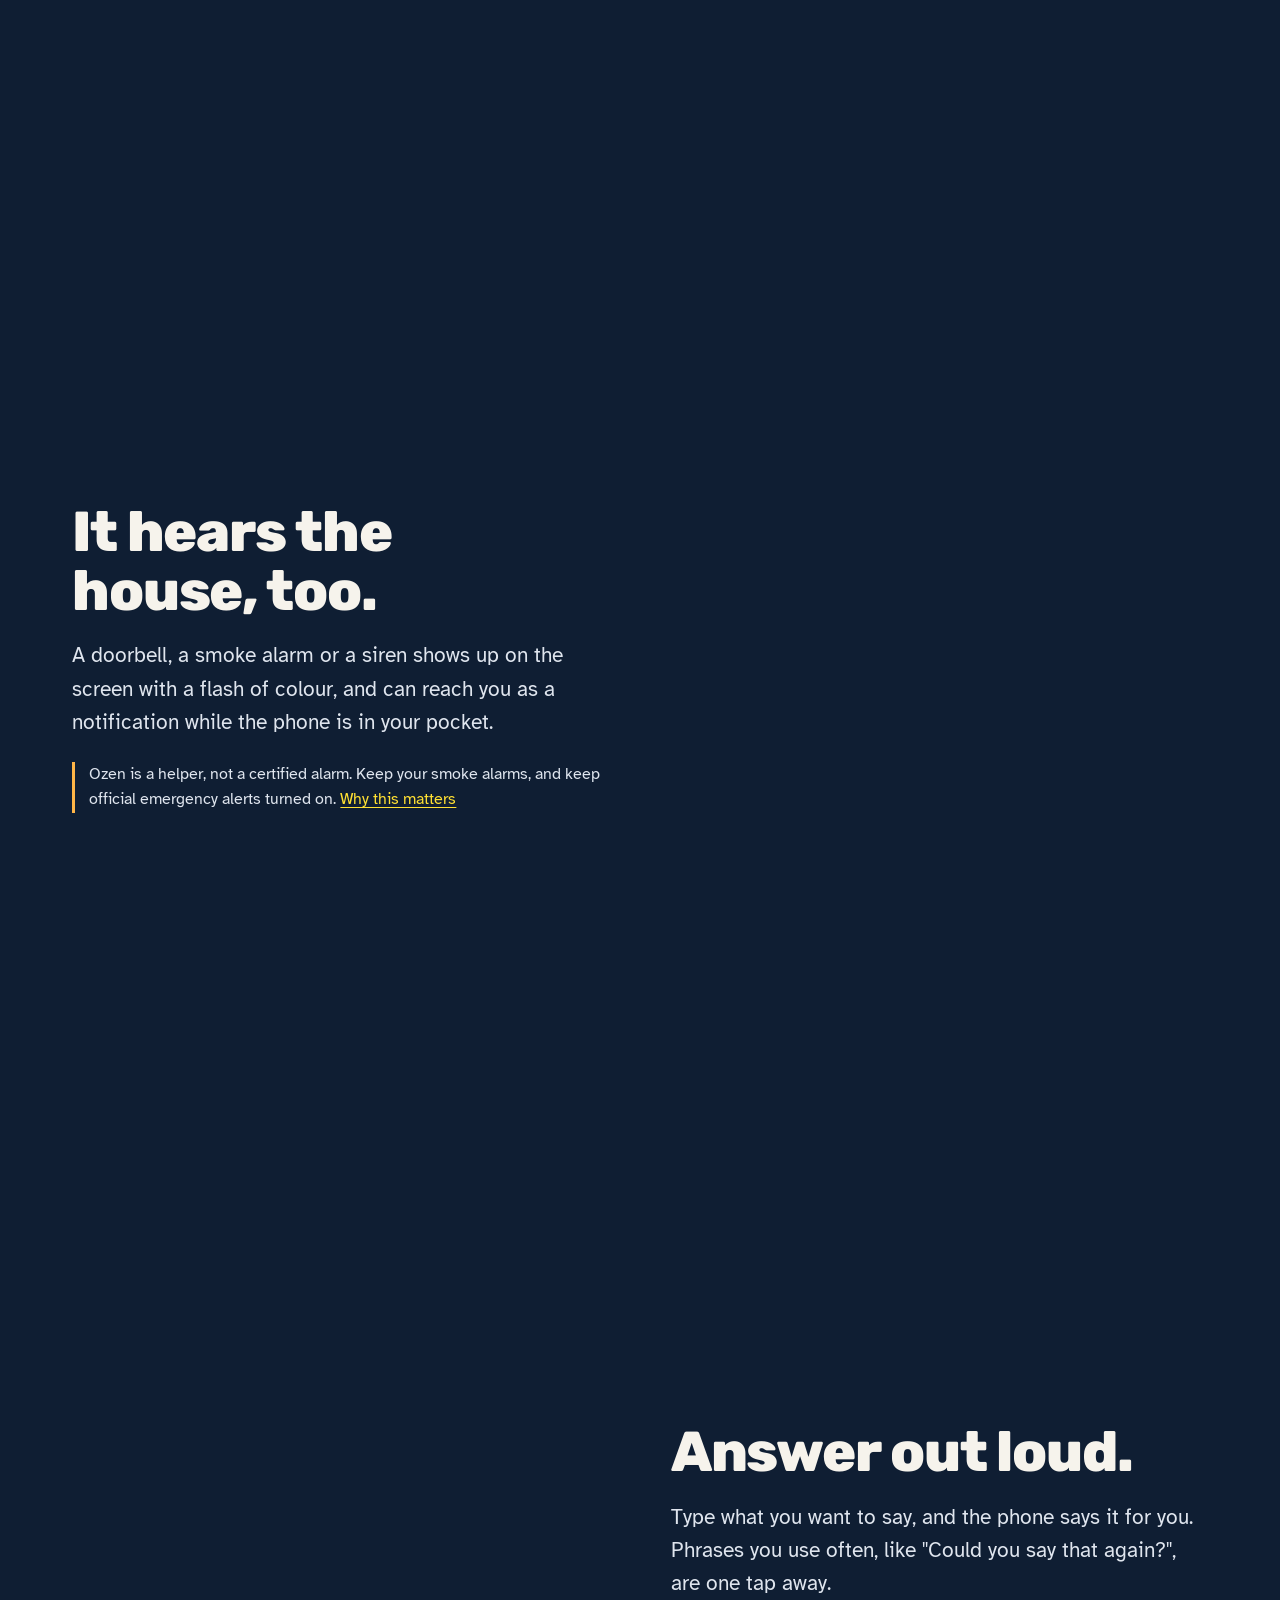
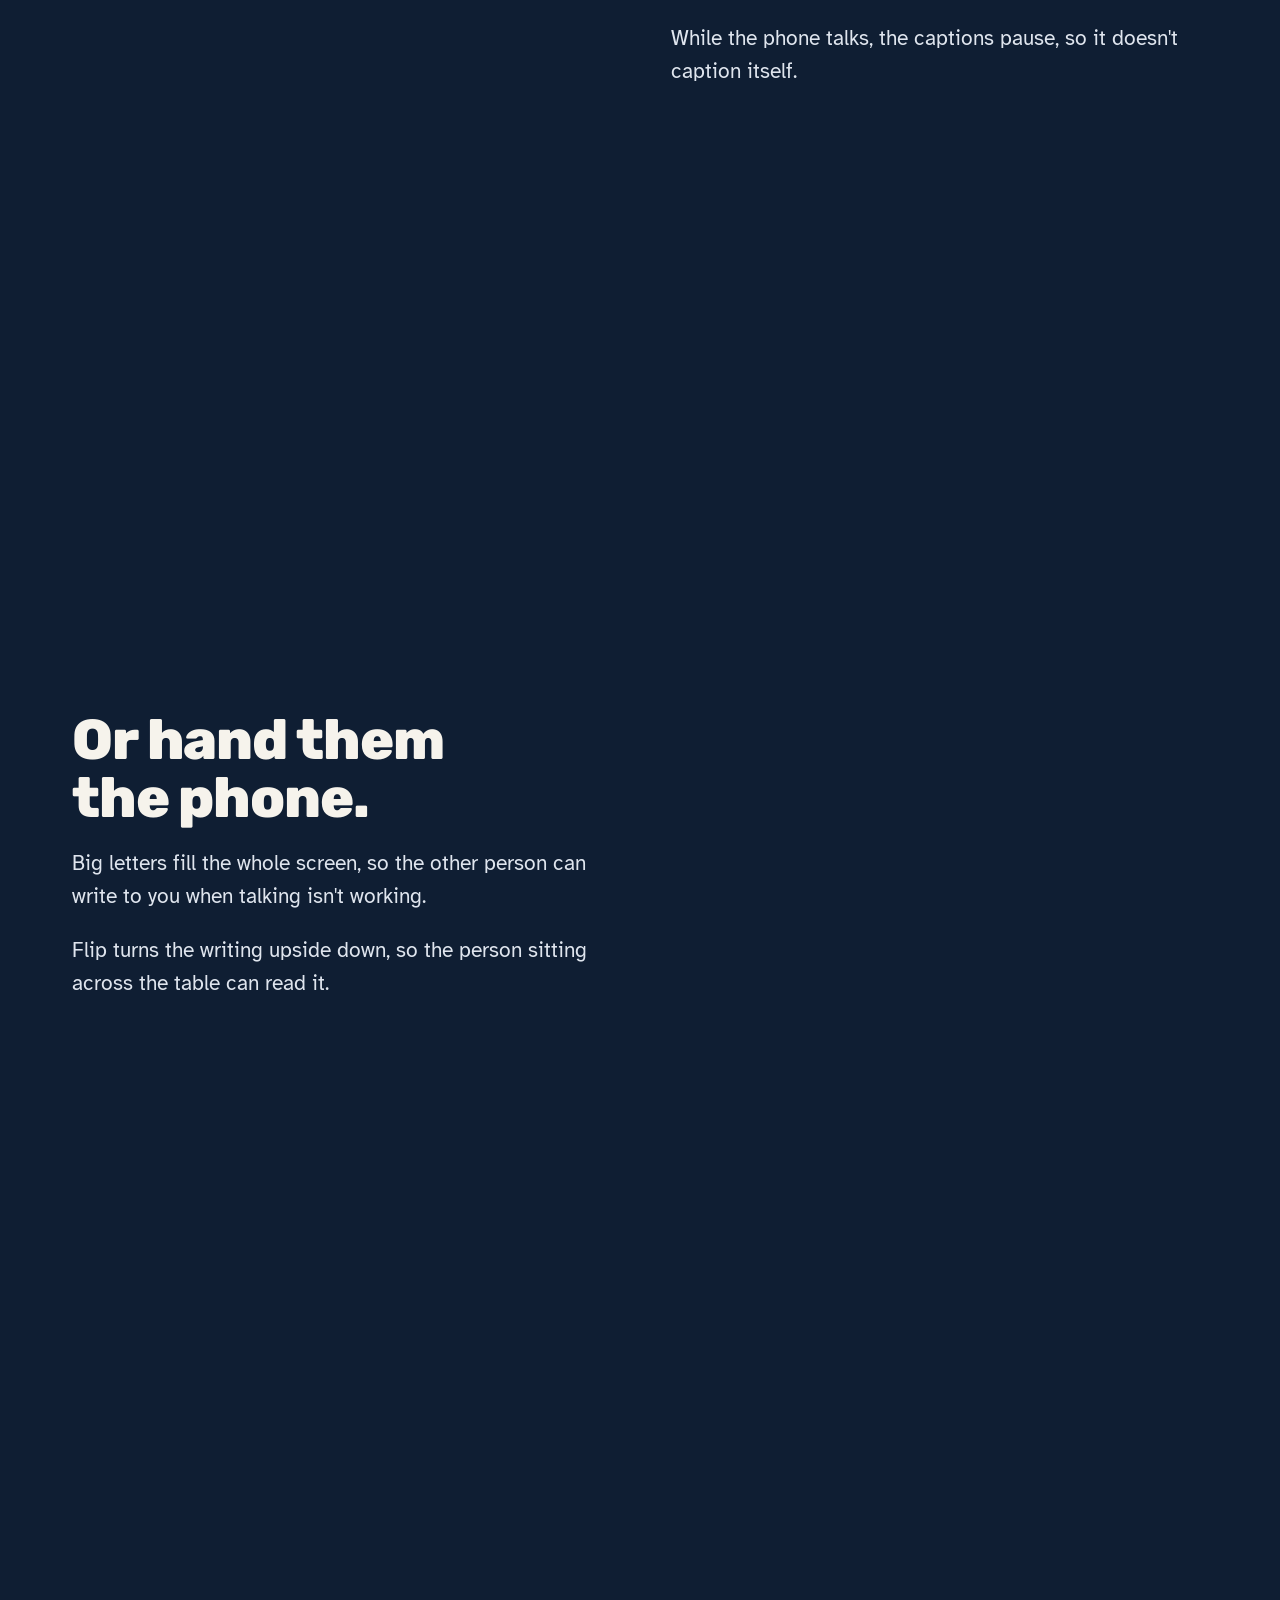
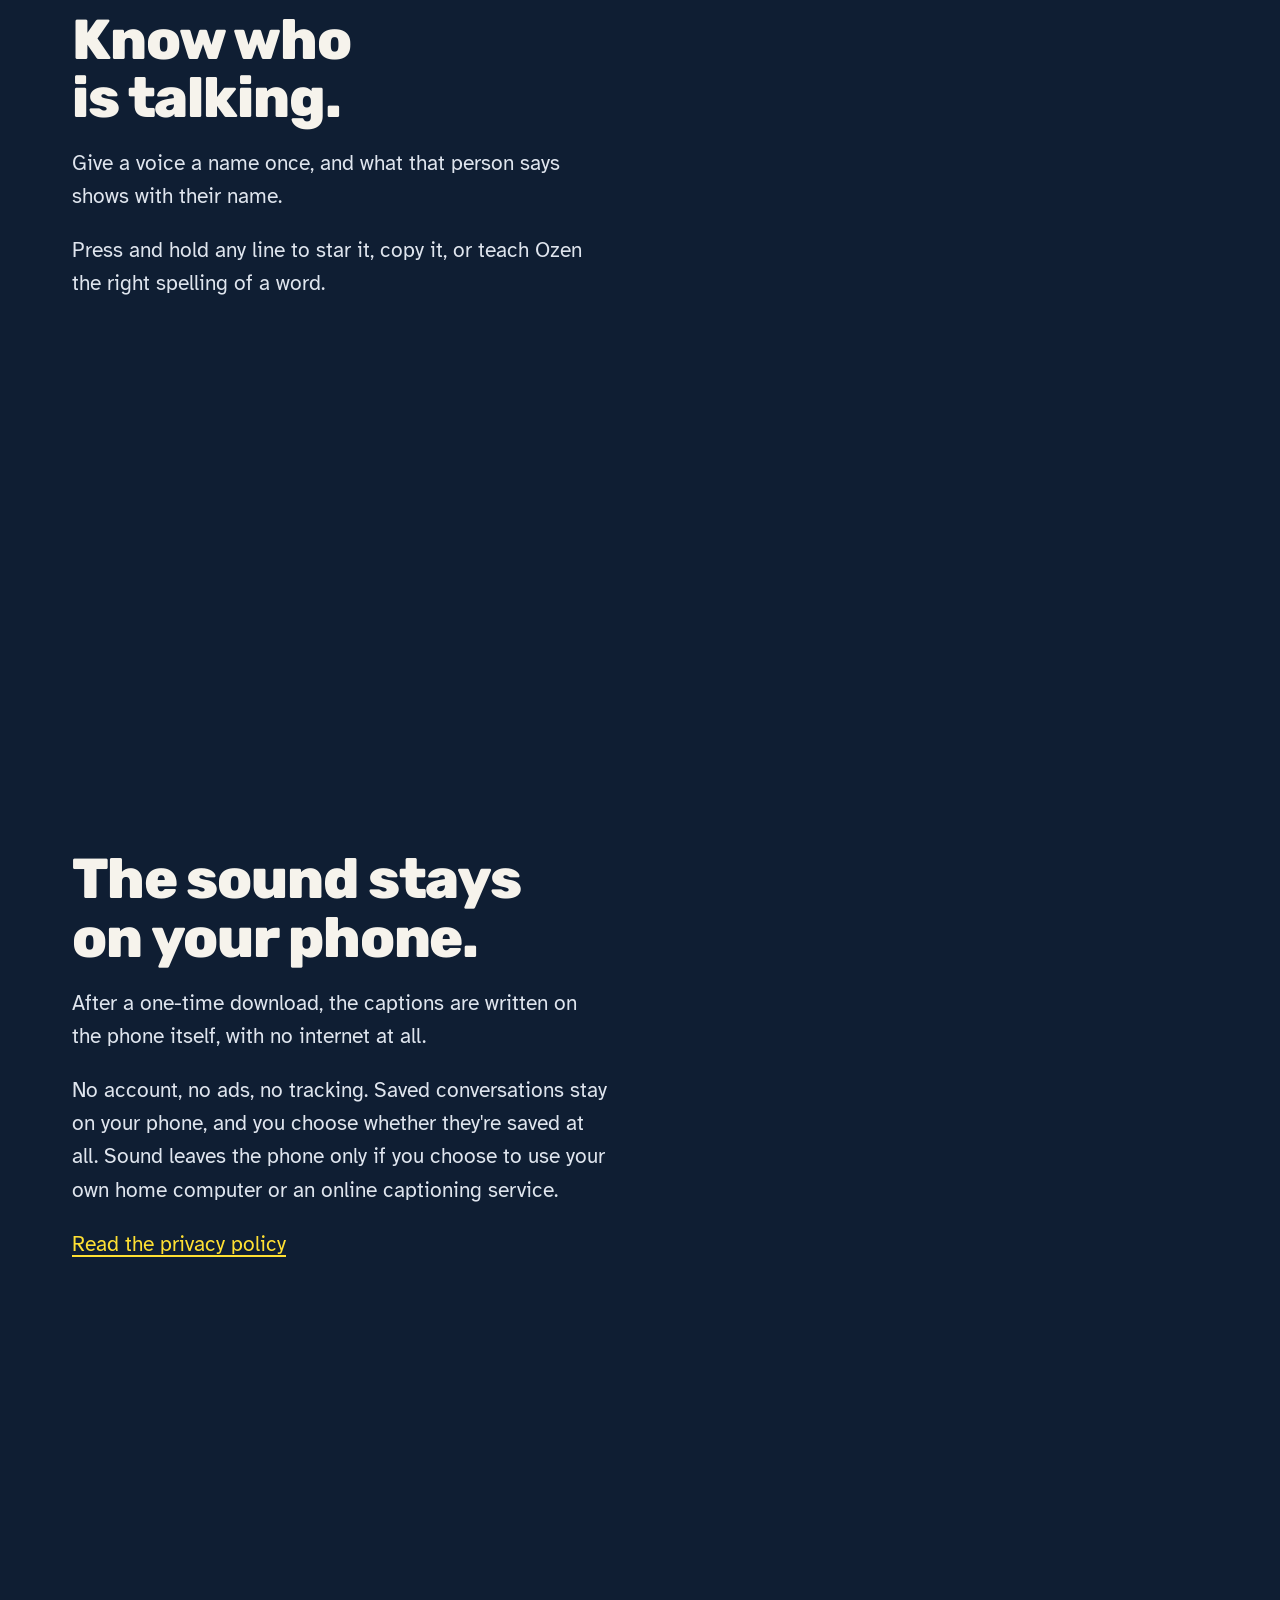
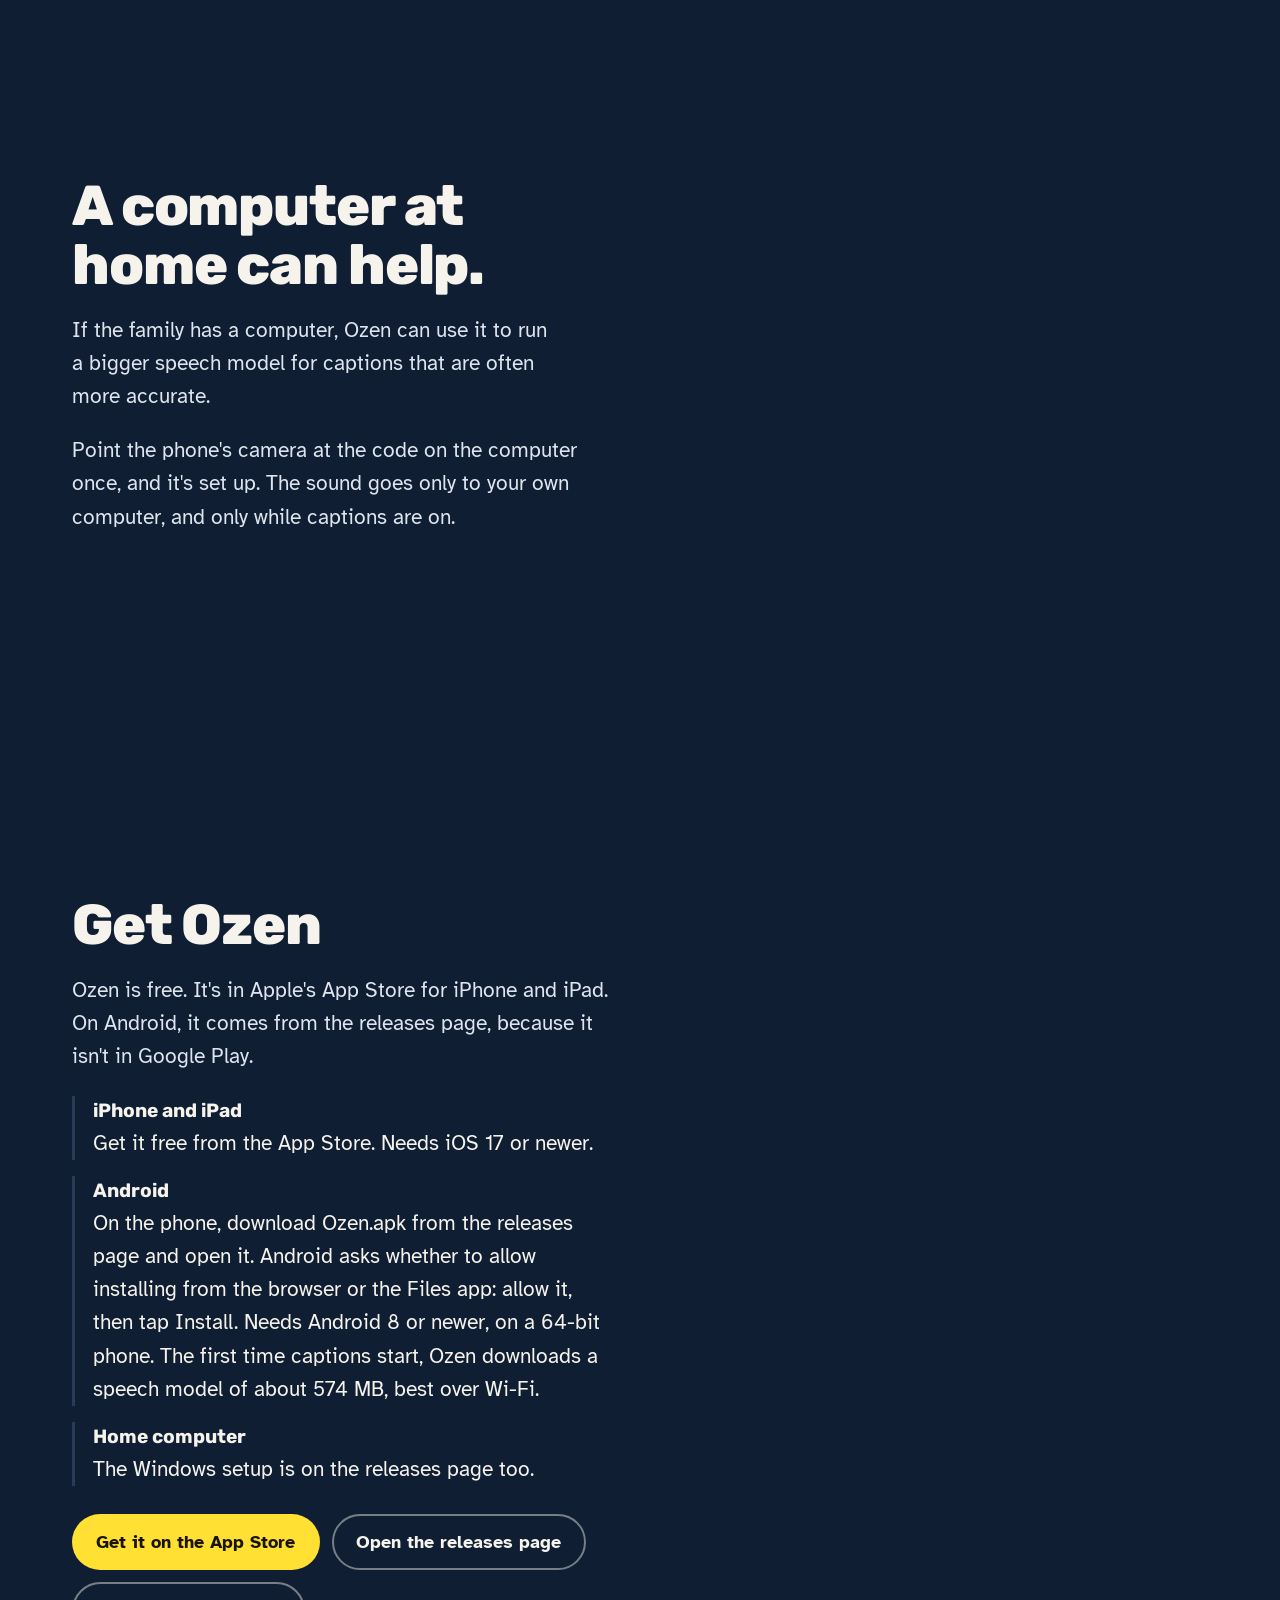
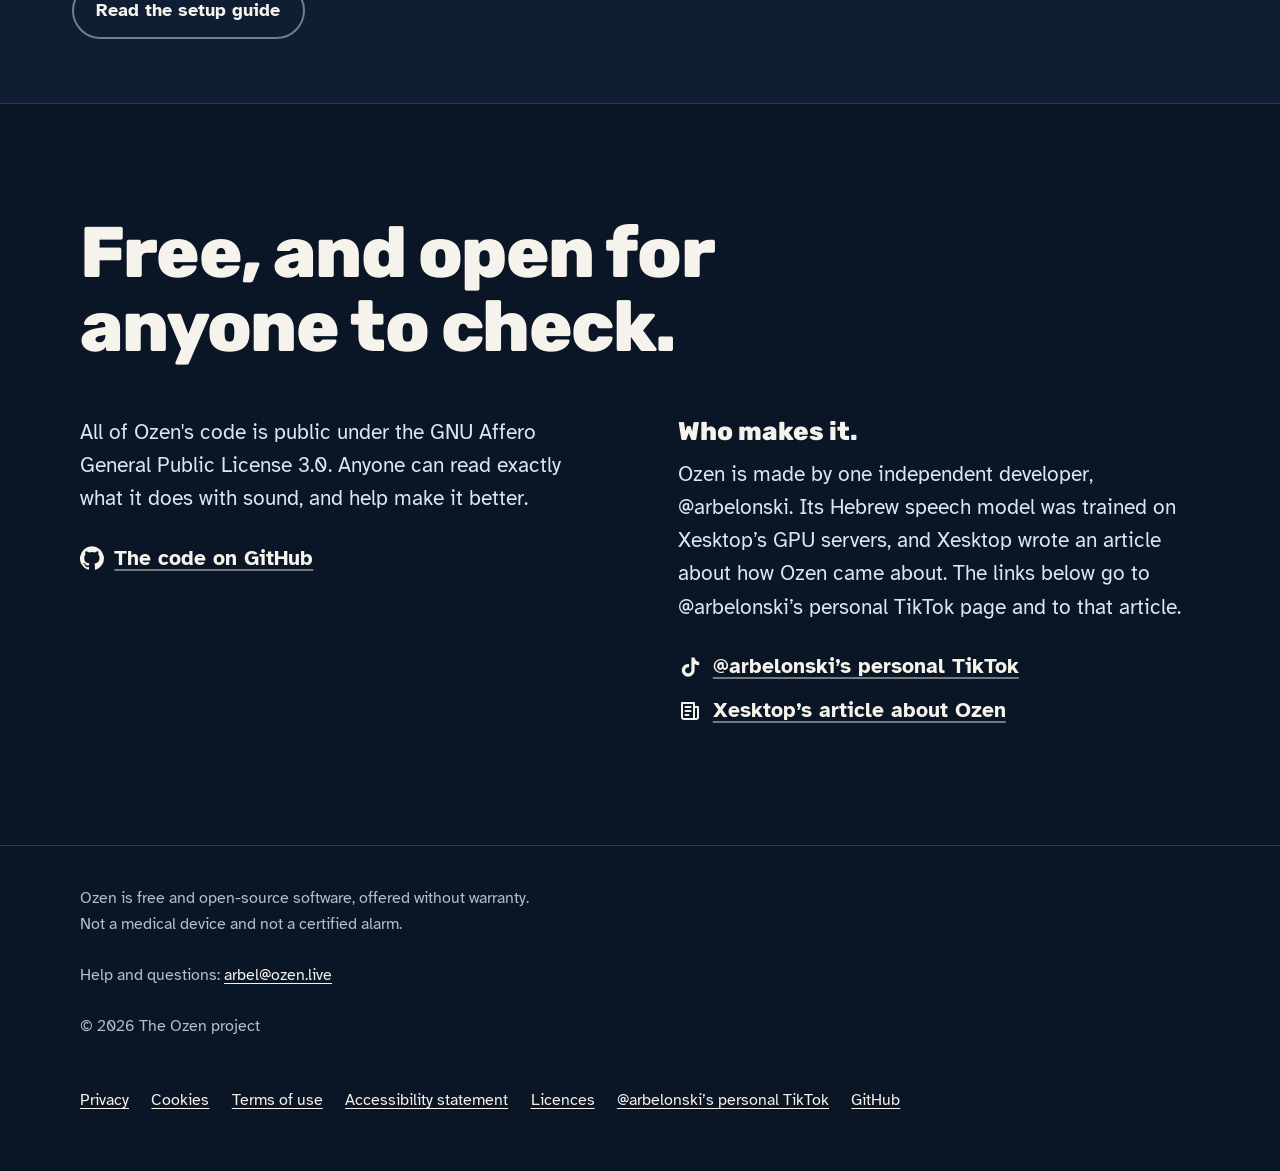
==== commit 42f88570: "Privacy and terms pages show 4 November 2026 as their last update" ====
--- a/index.html
+++ b/index.html
@@ -36,10 +36,10 @@
 <link rel="modulepreload" href="vendor/GLTFLoader.js">
 <link rel="modulepreload" href="vendor/BufferGeometryUtils.js">
 <link rel="preload" href="models/poster-en.webp" as="image" media="not all and (min-aspect-ratio: 1/1) and (min-width: 37.5rem)" fetchpriority="high">
-<link rel="preload" href="models/back-colour.jpg?v=202611041914" as="image" crossorigin>
-<link rel="preload" href="models/back-rough.png?v=202611041914" as="image" crossorigin>
-<link rel="stylesheet" href="css/site.css?v=202611041914">
-<script type="module" src="js/stage.js?v=202611041914"></script>
+<link rel="preload" href="models/back-colour.jpg?v=202611041925" as="image" crossorigin>
+<link rel="preload" href="models/back-rough.png?v=202611041925" as="image" crossorigin>
+<link rel="stylesheet" href="css/site.css?v=202611041925">
+<script type="module" src="js/stage.js?v=202611041925"></script>
 </head>
 <body>
 <a class="skip-link" href="#main">Skip to content</a>
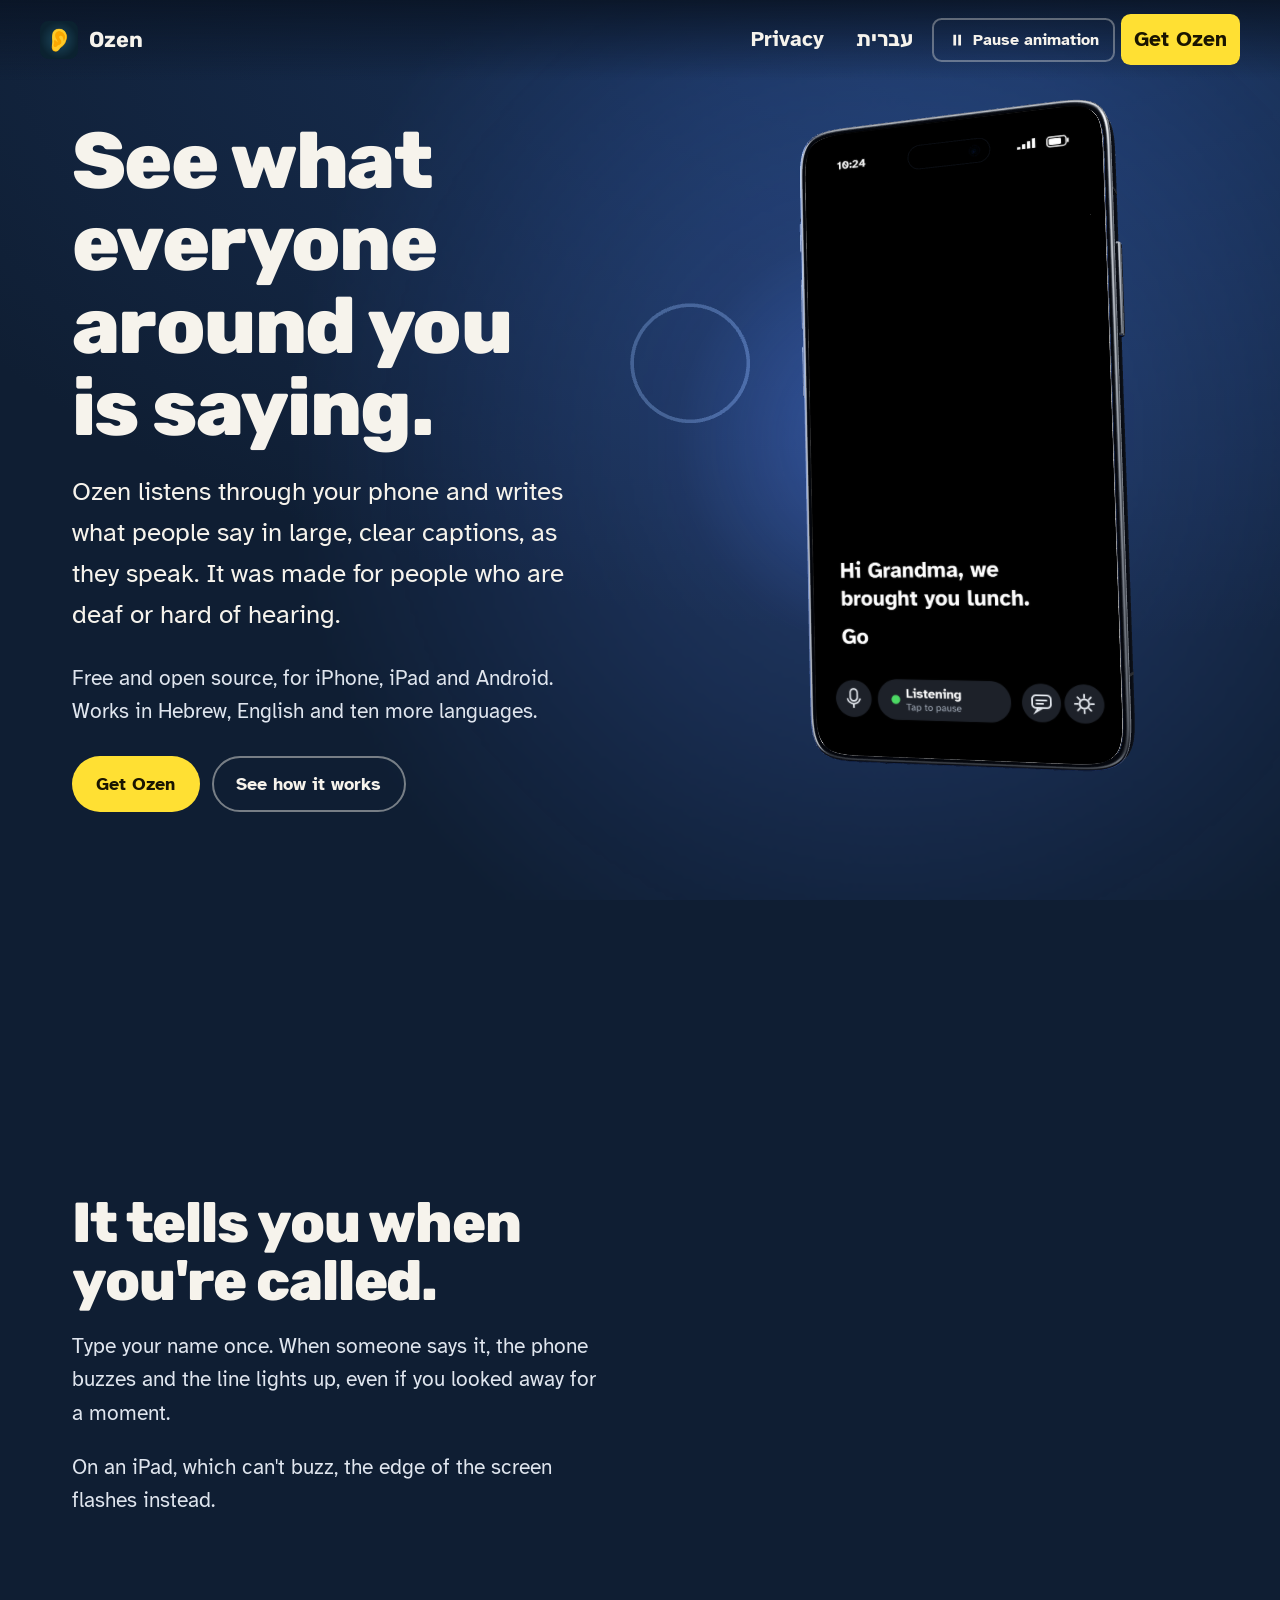
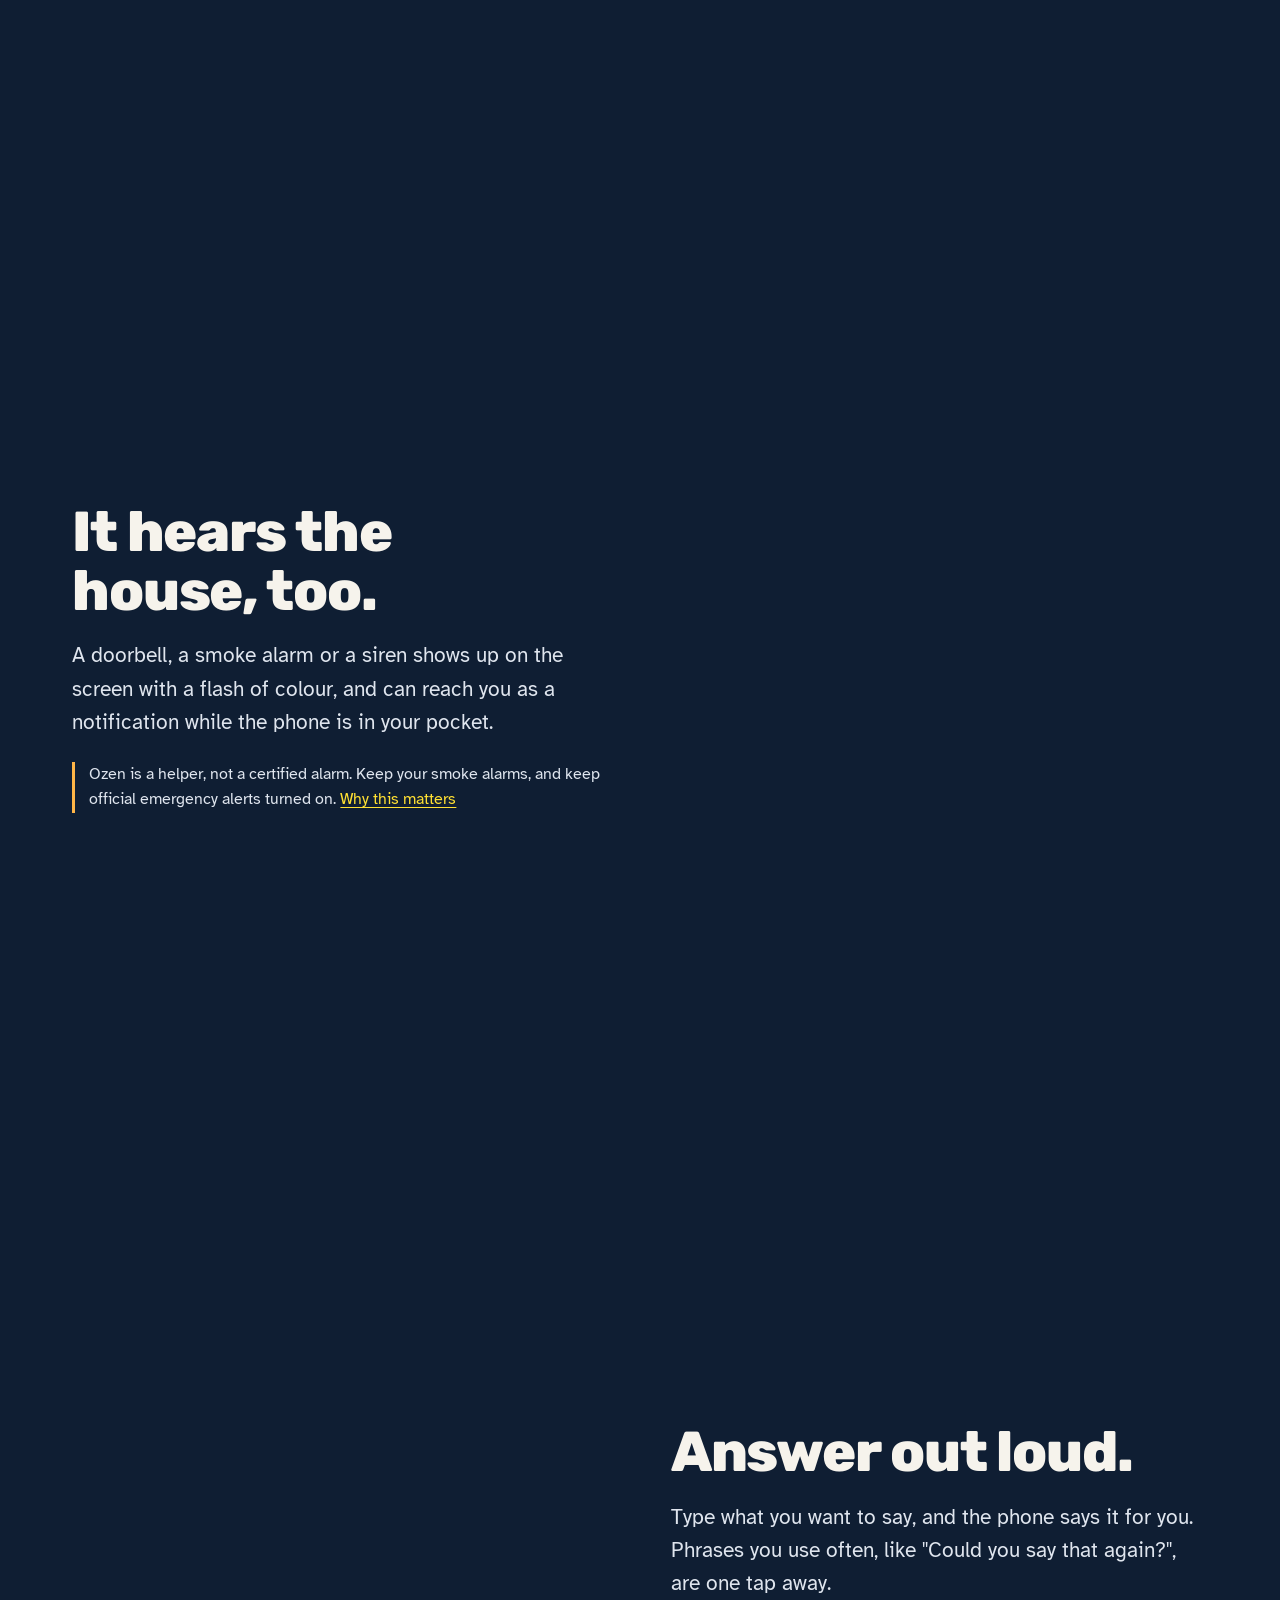
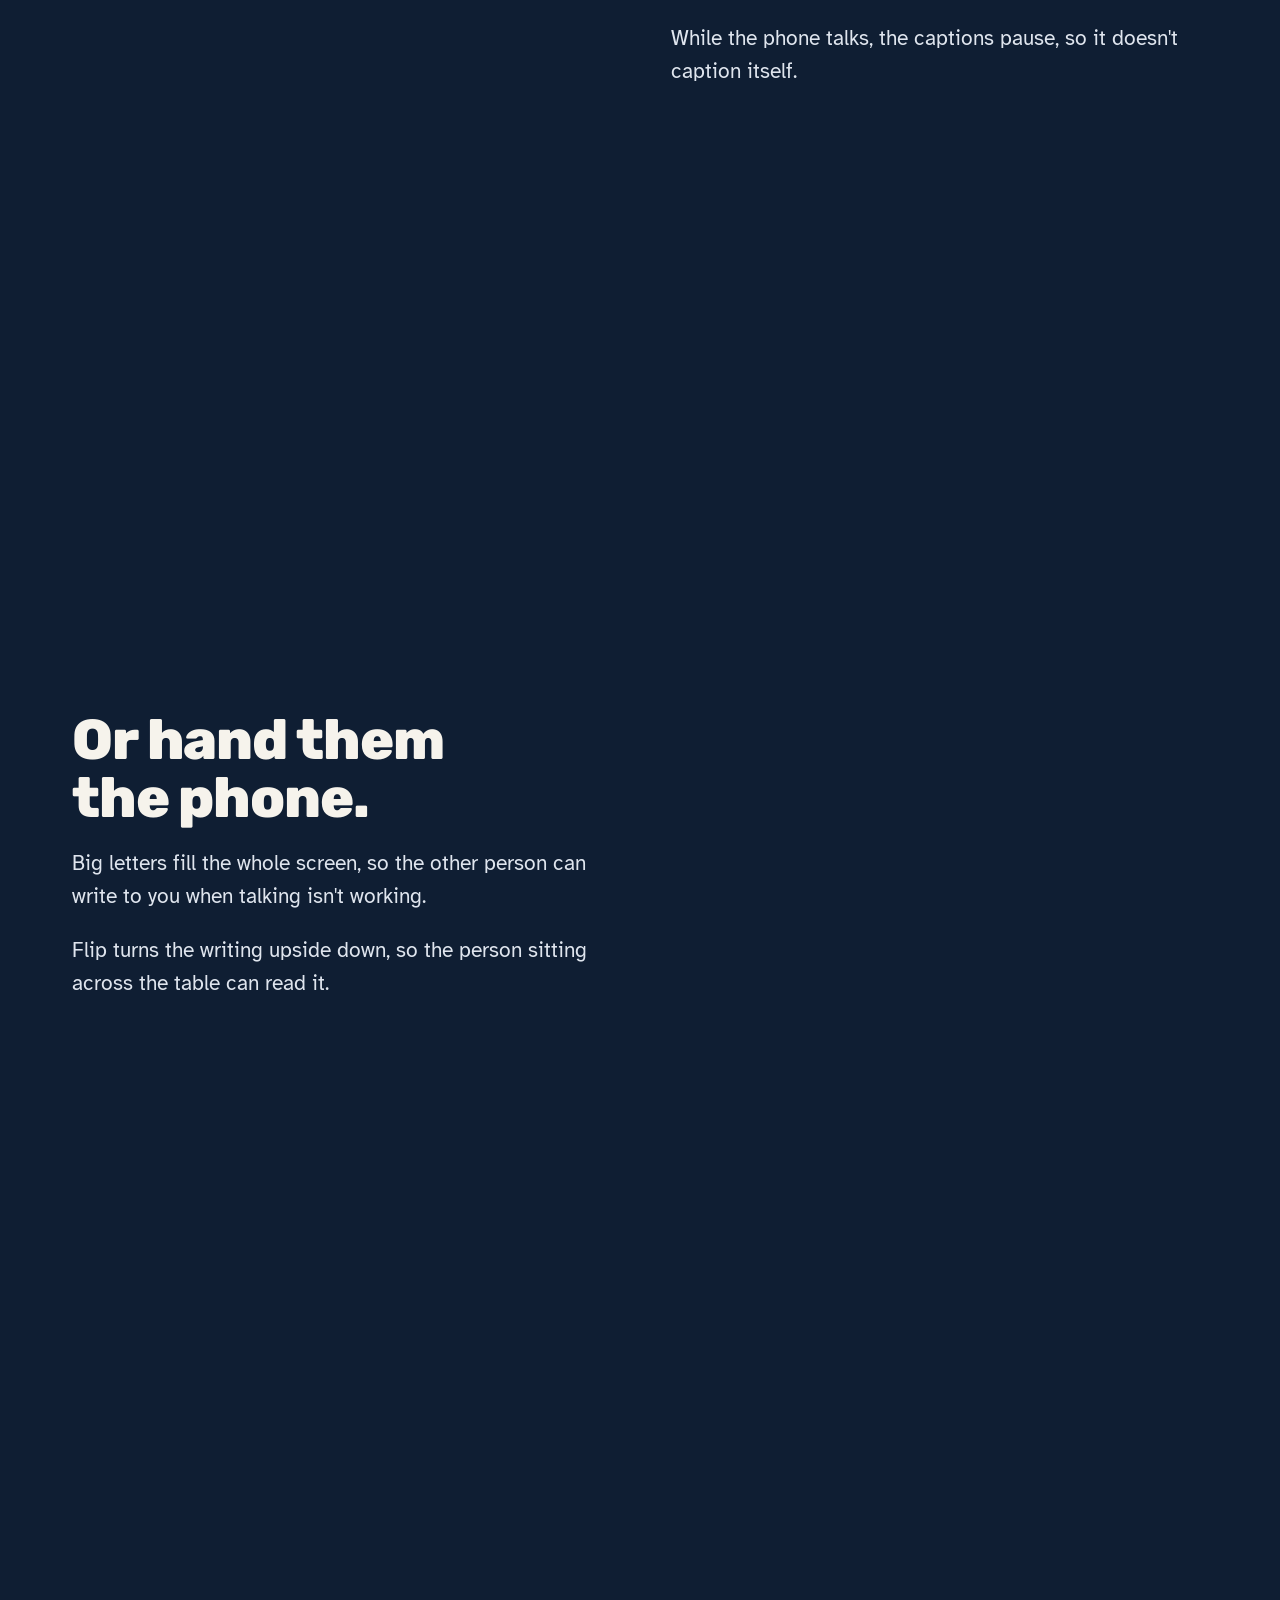
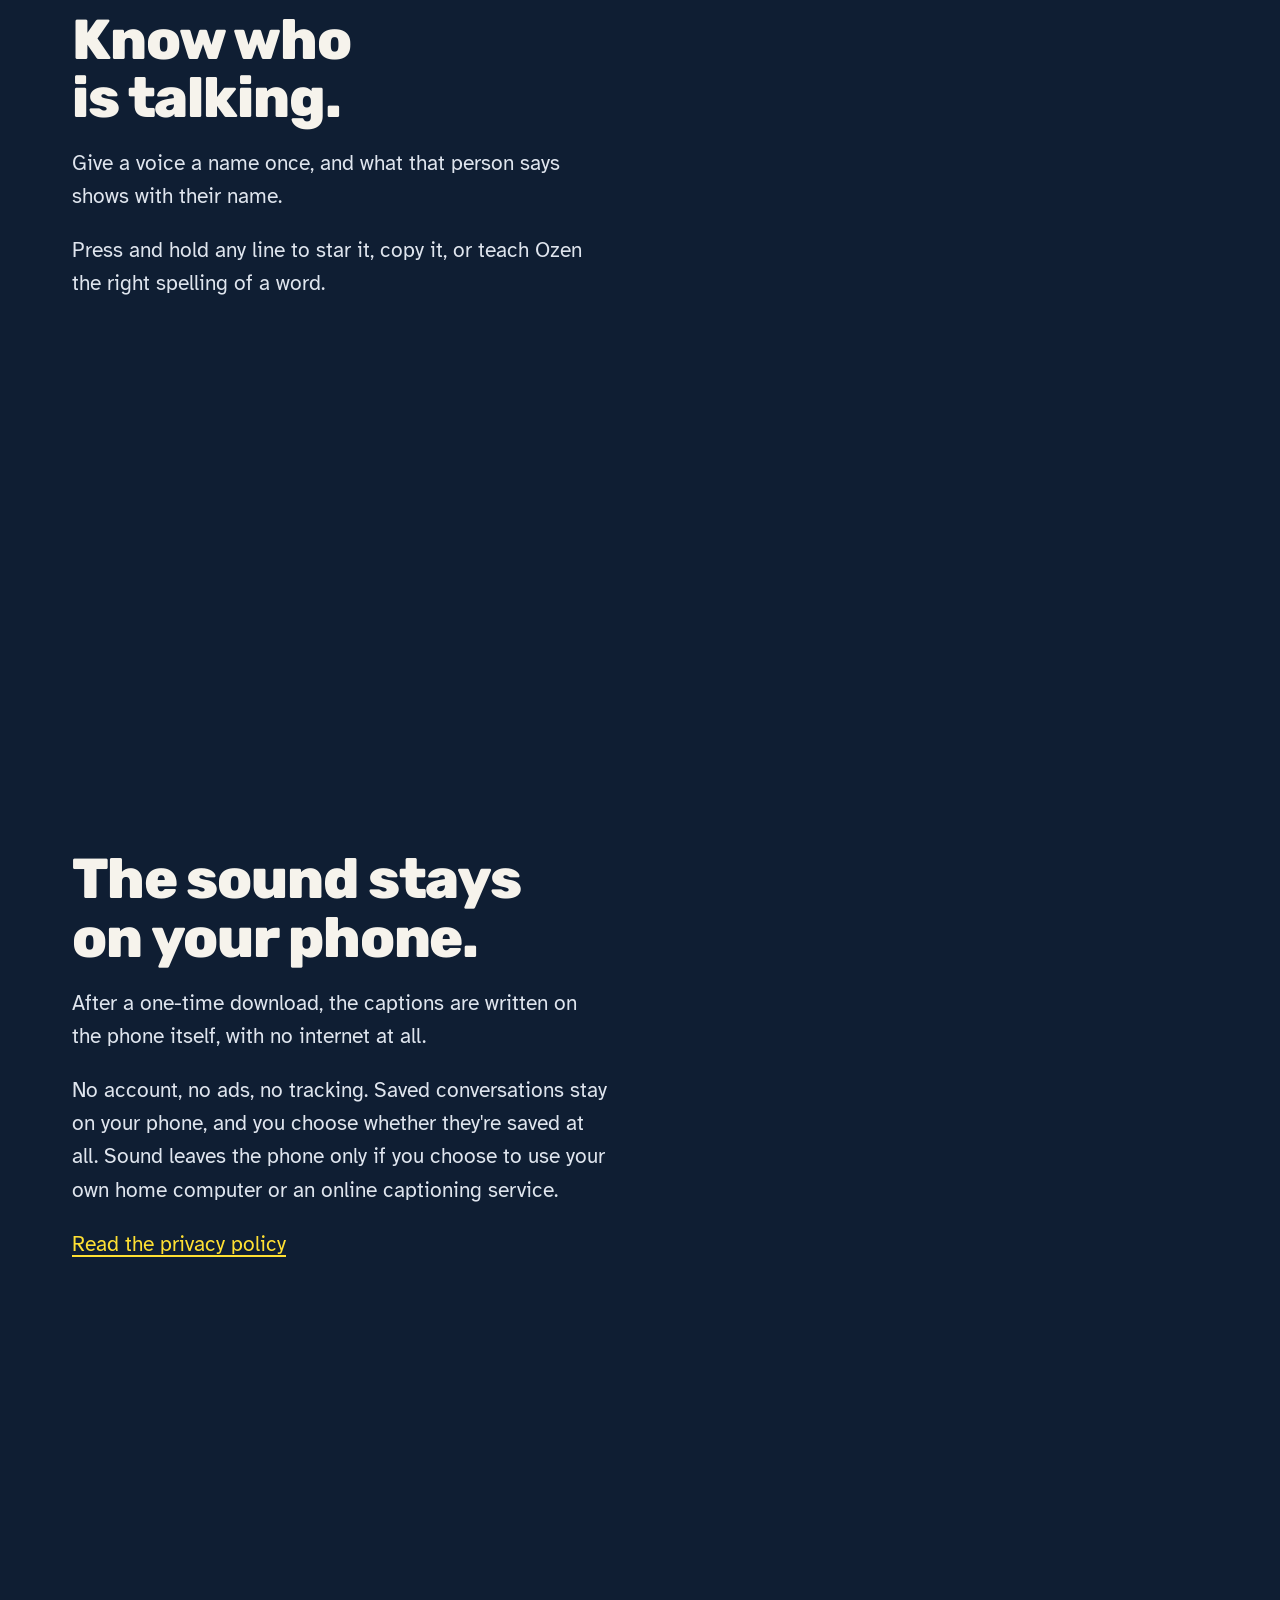
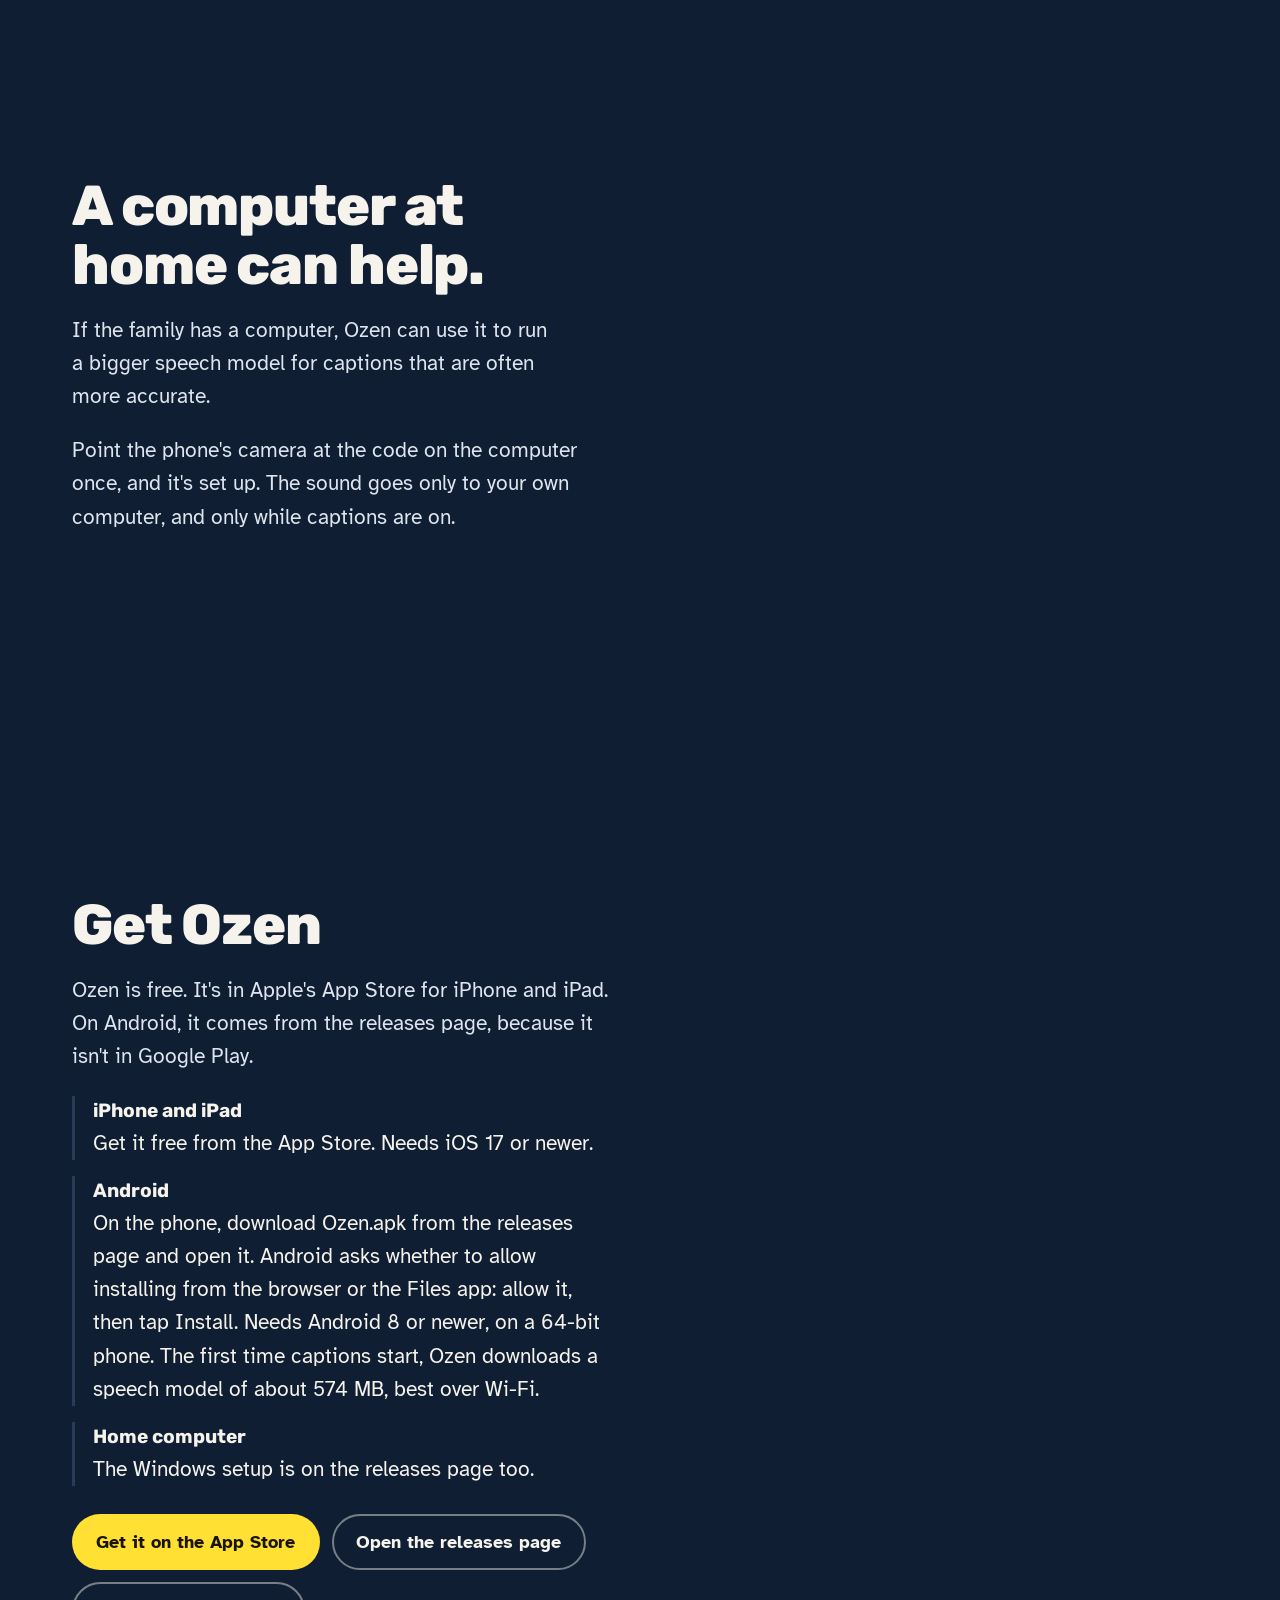
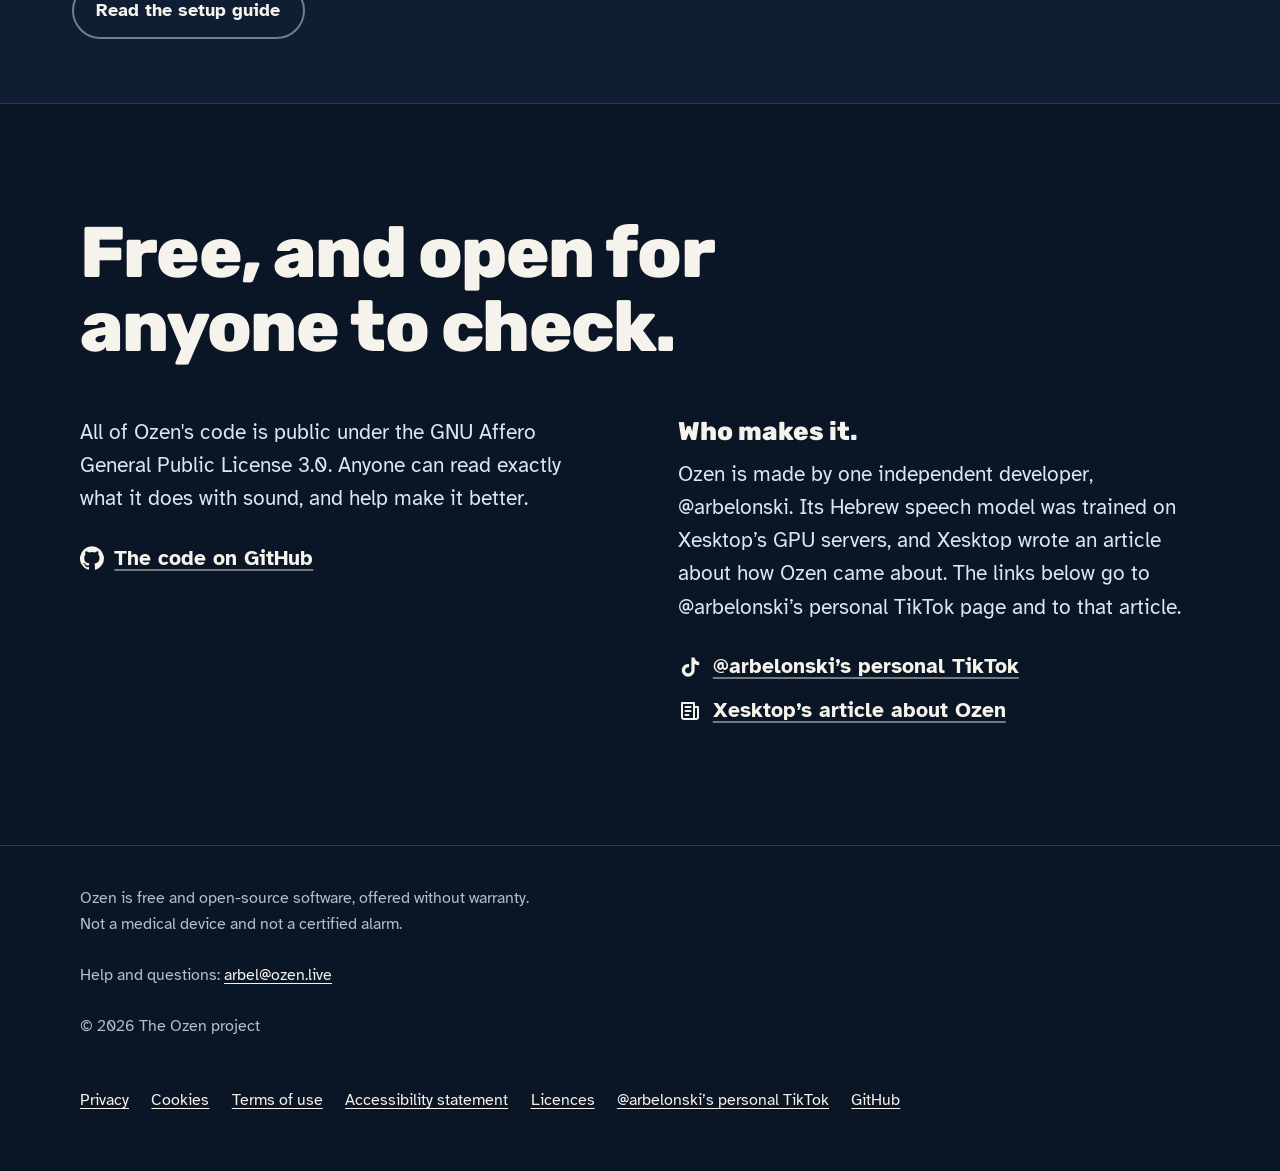
==== commit 6ecf9bd4: "Hebrew: rewrite every Hebrew page as natural Hebrew The home page, the five policy pages, the 404 li" ====
--- a/index.html
+++ b/index.html
@@ -36,10 +36,10 @@
 <link rel="modulepreload" href="vendor/GLTFLoader.js">
 <link rel="modulepreload" href="vendor/BufferGeometryUtils.js">
 <link rel="preload" href="models/poster-en.webp" as="image" media="not all and (min-aspect-ratio: 1/1) and (min-width: 37.5rem)" fetchpriority="high">
-<link rel="preload" href="models/back-colour.jpg?v=202611041925" as="image" crossorigin>
-<link rel="preload" href="models/back-rough.png?v=202611041925" as="image" crossorigin>
-<link rel="stylesheet" href="css/site.css?v=202611041925">
-<script type="module" src="js/stage.js?v=202611041925"></script>
+<link rel="preload" href="models/back-colour.jpg?v=202611052238" as="image" crossorigin>
+<link rel="preload" href="models/back-rough.png?v=202611052238" as="image" crossorigin>
+<link rel="stylesheet" href="css/site.css?v=202611052238">
+<script type="module" src="js/stage.js?v=202611052238"></script>
 </head>
 <body>
 <a class="skip-link" href="#main">Skip to content</a>
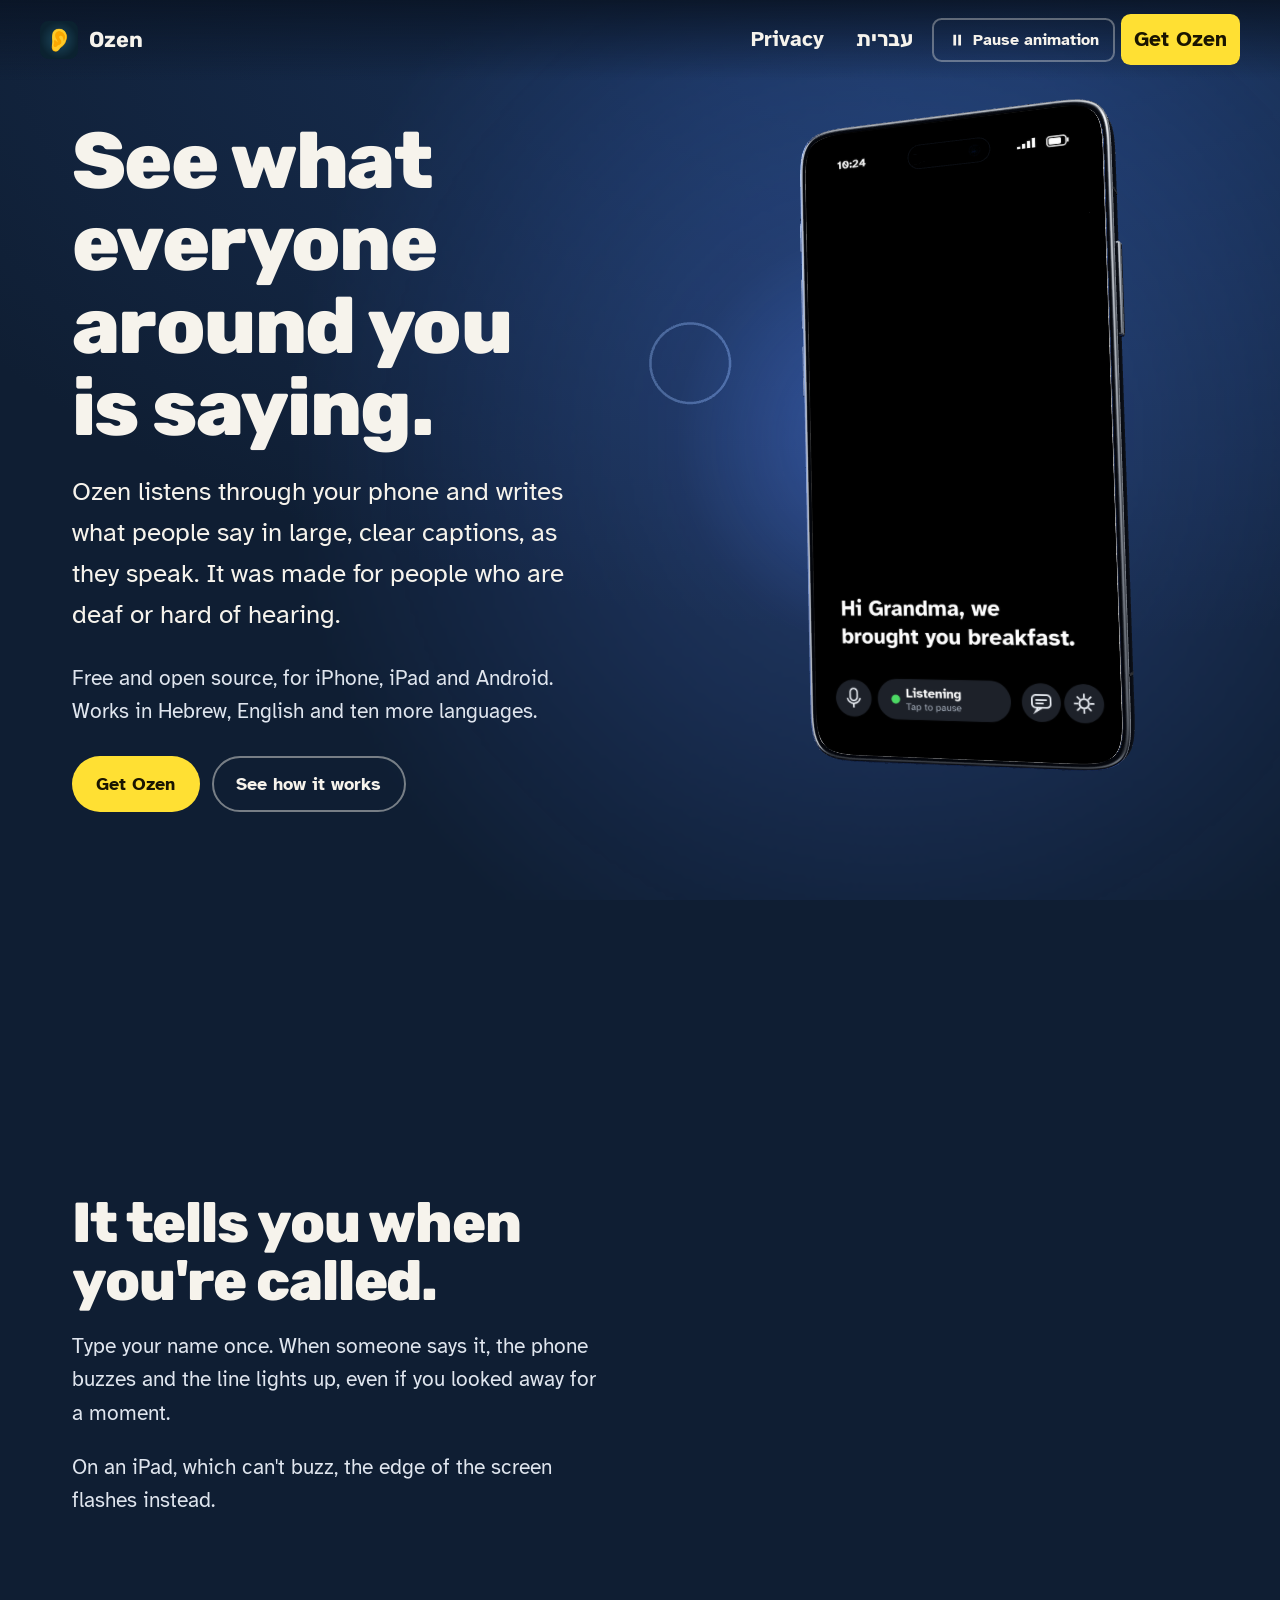
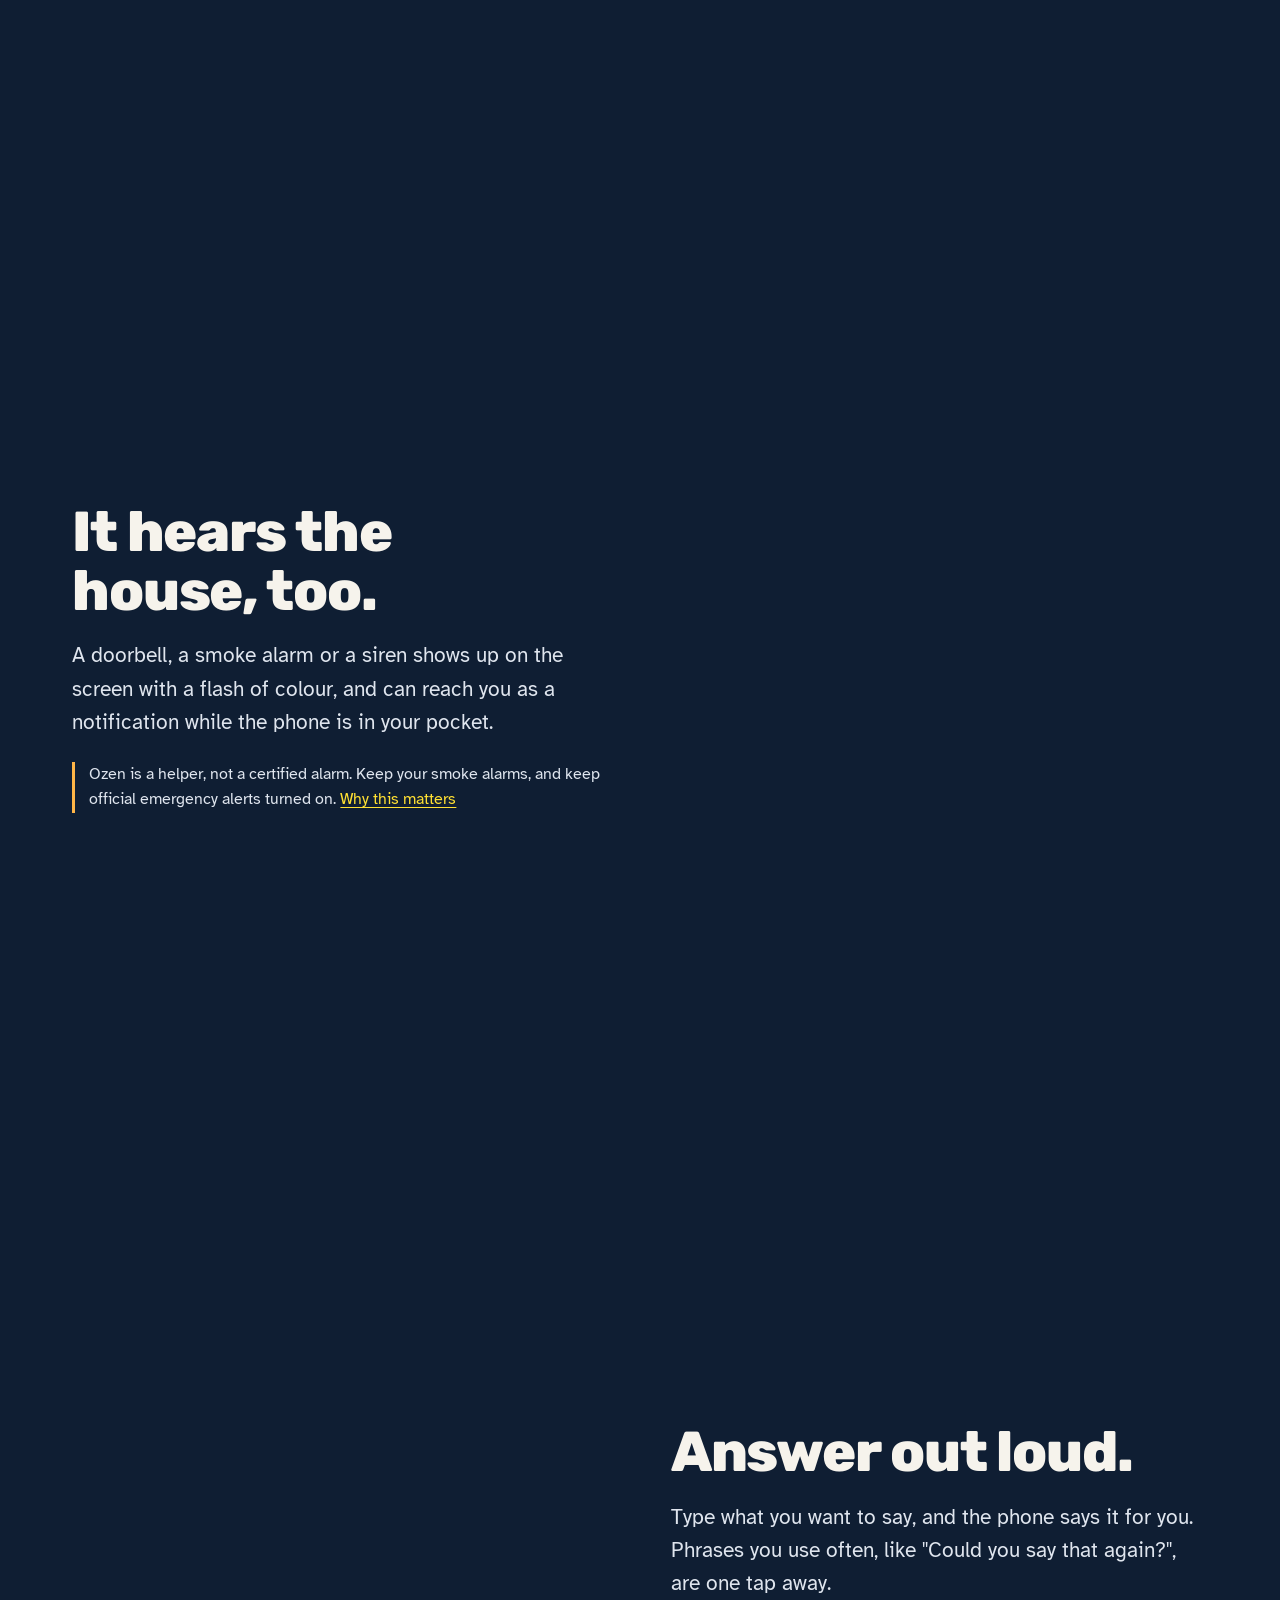
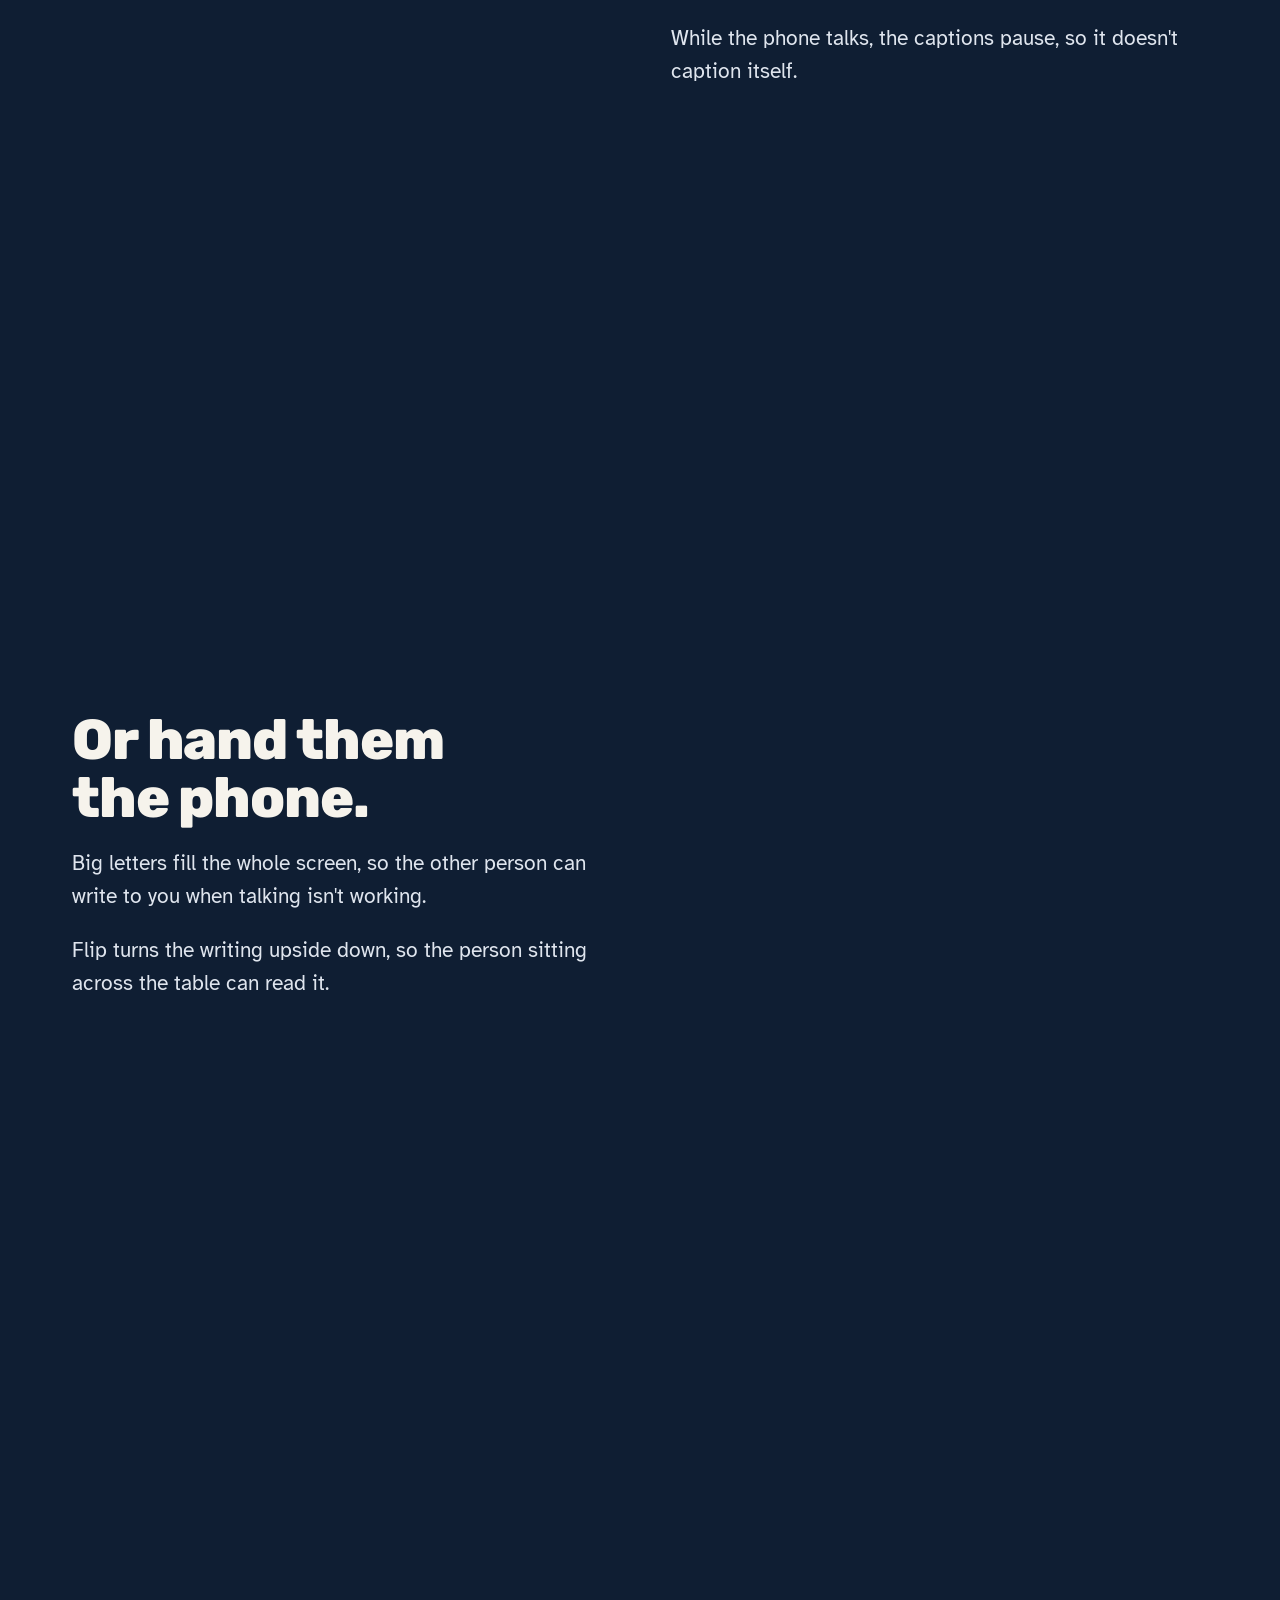
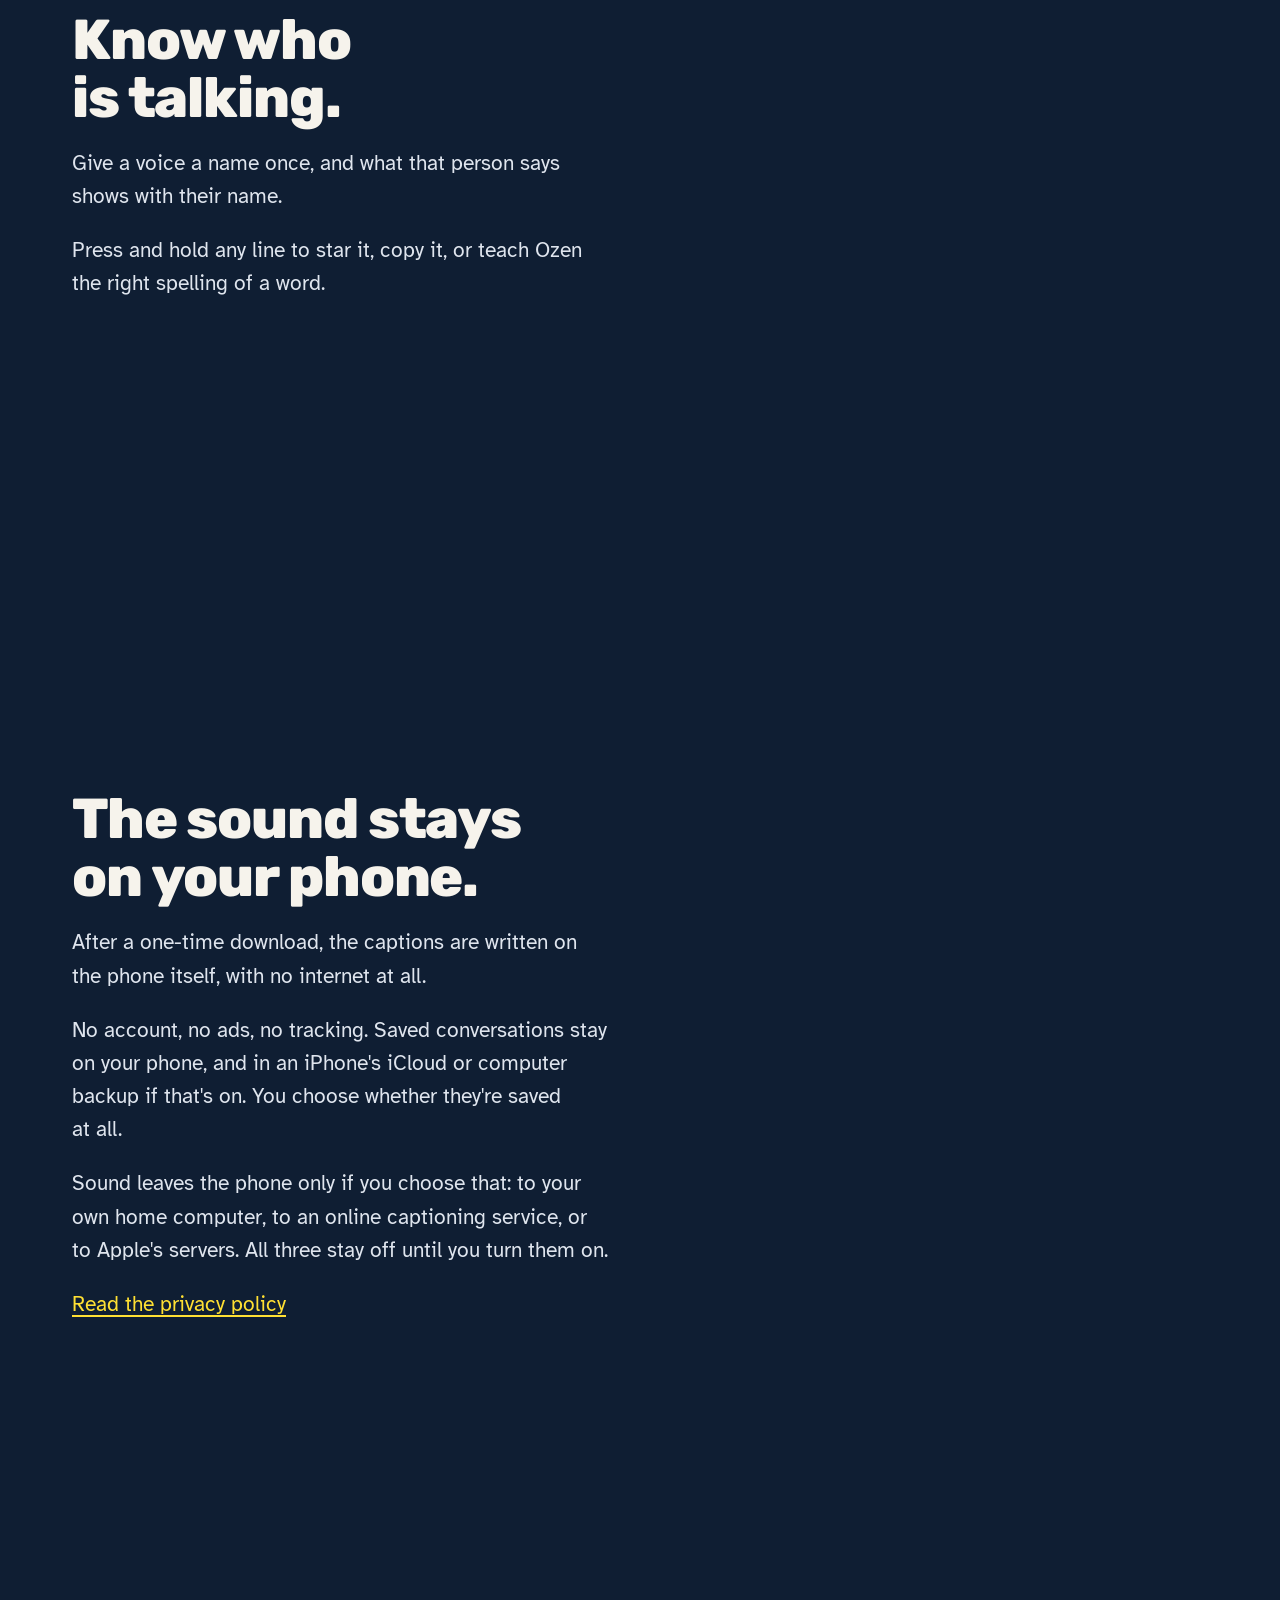
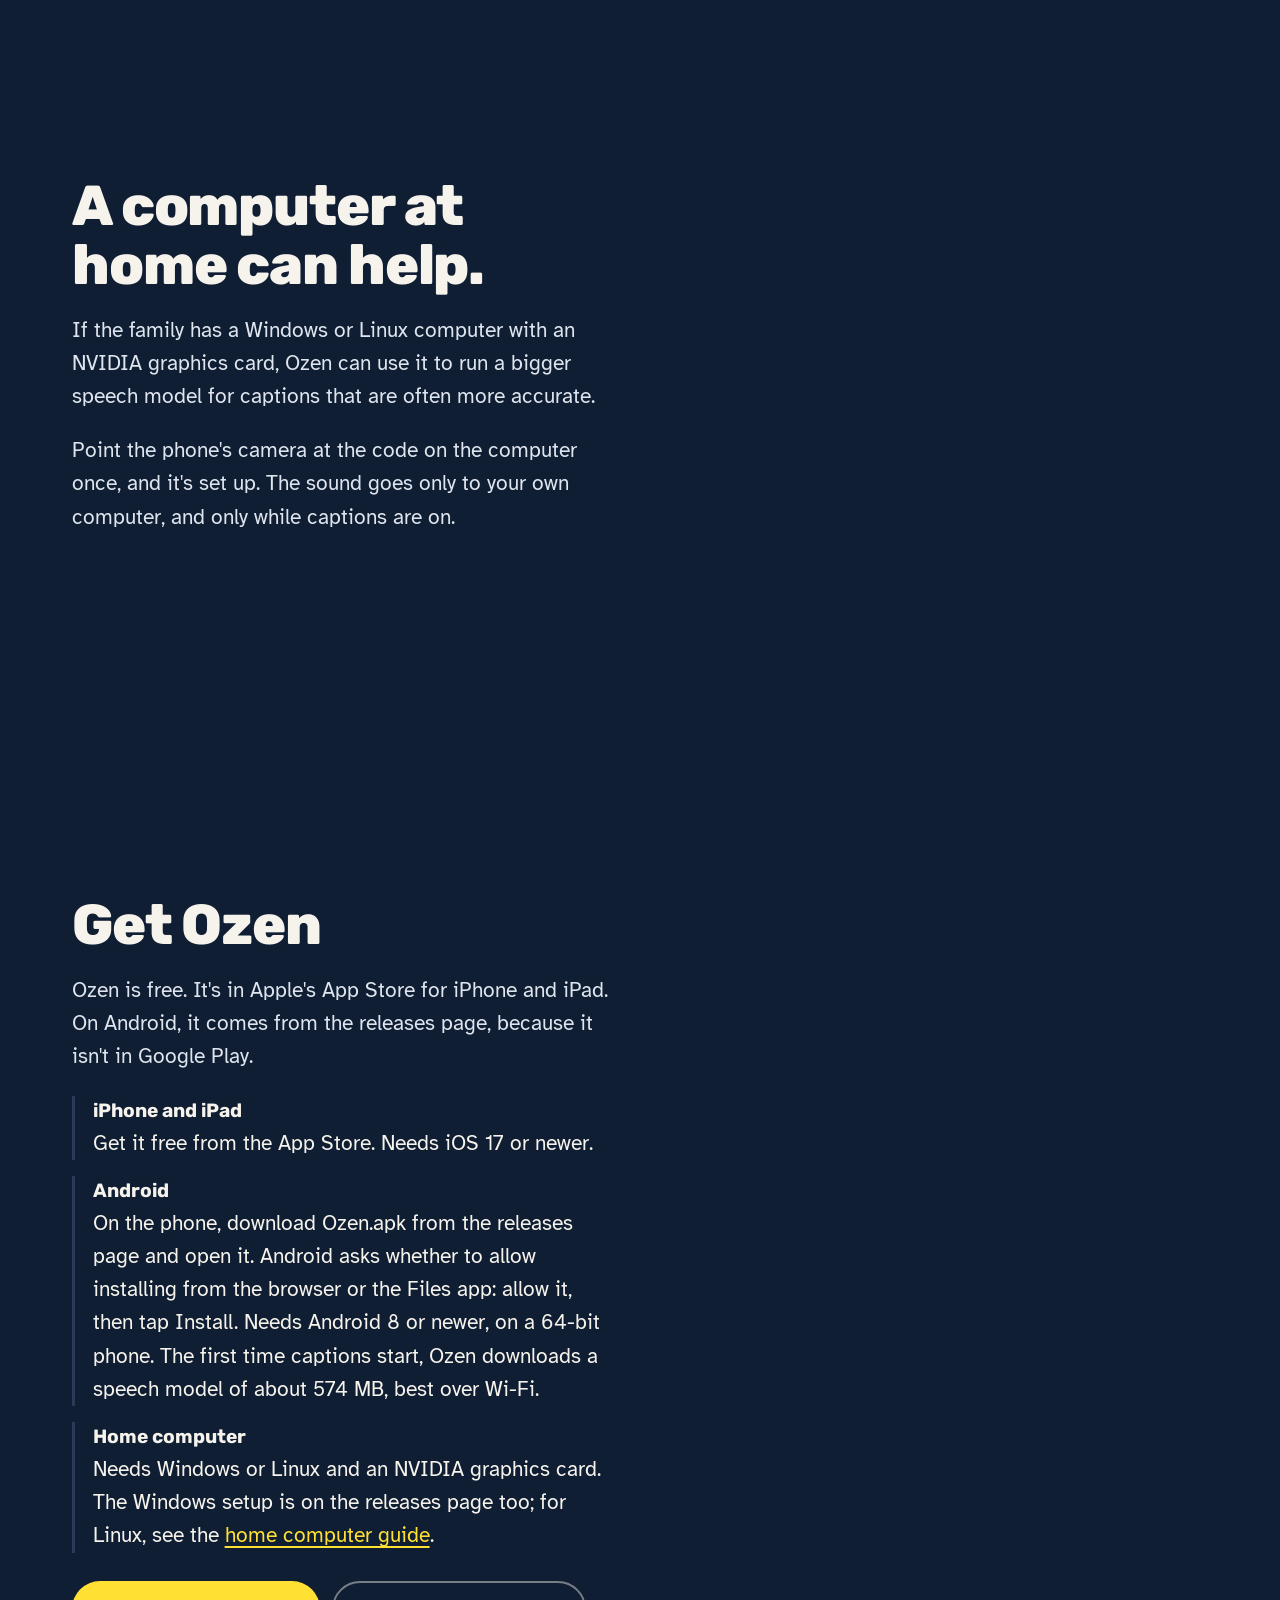
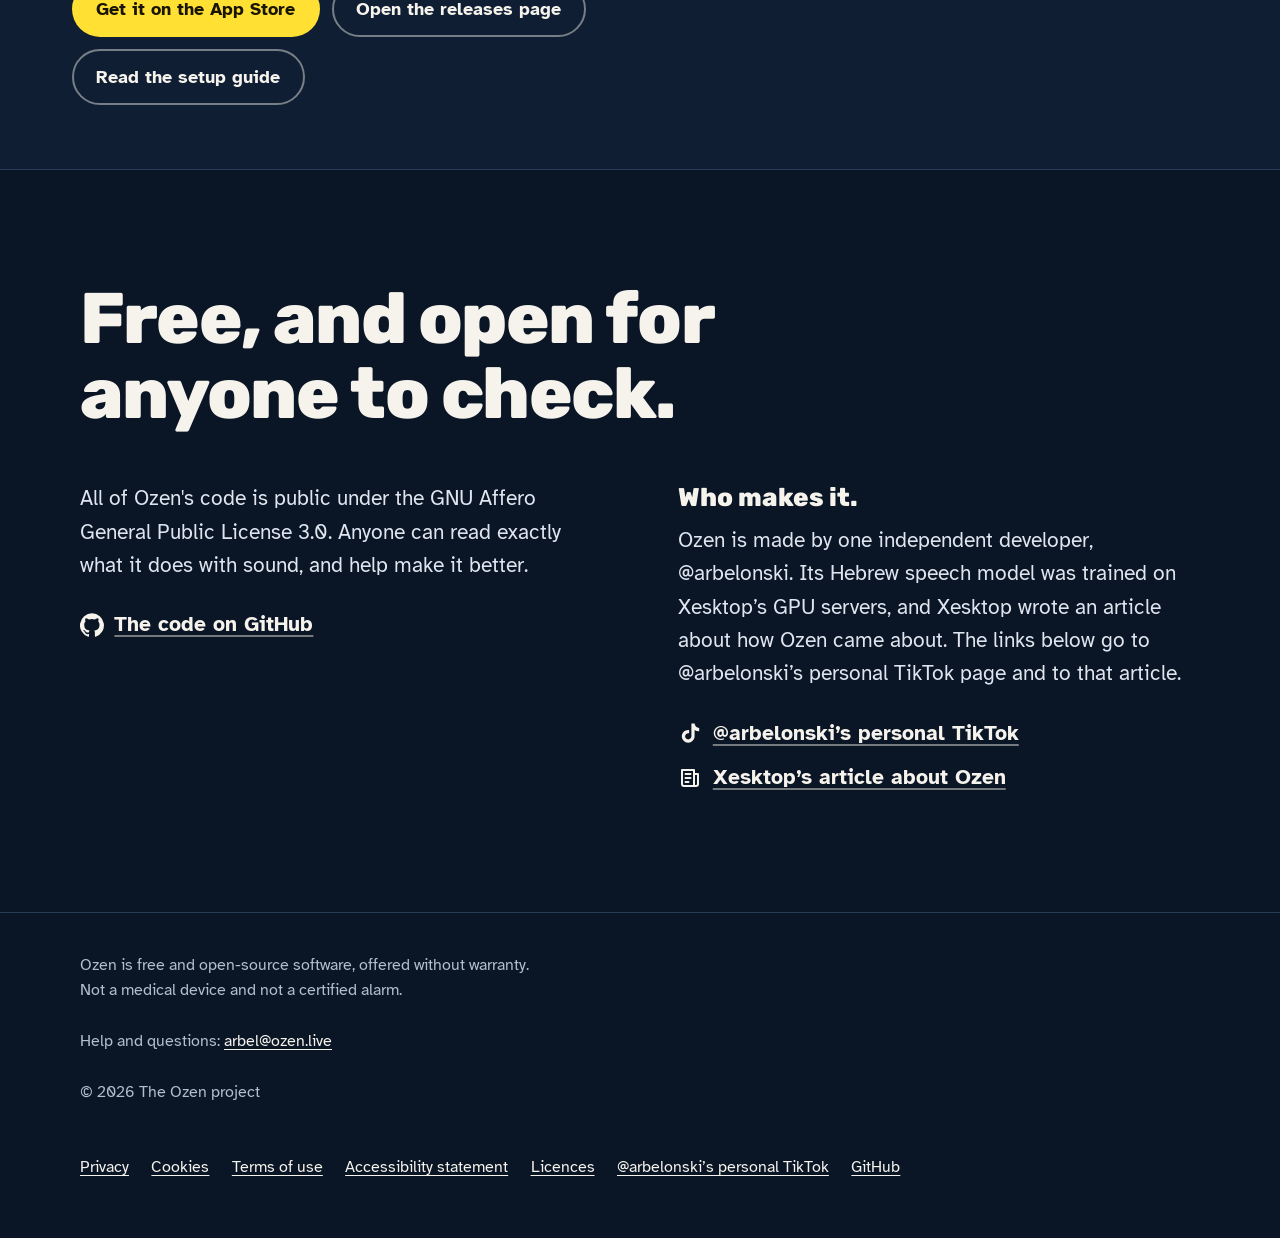
==== commit 2e0cc6f8: "Home and privacy pages: name Apple's servers, backups and the home computer's needs The home page no" ====
--- a/index.html
+++ b/index.html
@@ -36,10 +36,10 @@
 <link rel="modulepreload" href="vendor/GLTFLoader.js">
 <link rel="modulepreload" href="vendor/BufferGeometryUtils.js">
 <link rel="preload" href="models/poster-en.webp" as="image" media="not all and (min-aspect-ratio: 1/1) and (min-width: 37.5rem)" fetchpriority="high">
-<link rel="preload" href="models/back-colour.jpg?v=202611052238" as="image" crossorigin>
-<link rel="preload" href="models/back-rough.png?v=202611052238" as="image" crossorigin>
-<link rel="stylesheet" href="css/site.css?v=202611052238">
-<script type="module" src="js/stage.js?v=202611052238"></script>
+<link rel="preload" href="models/back-colour.jpg?v=202611092103" as="image" crossorigin>
+<link rel="preload" href="models/back-rough.png?v=202611092103" as="image" crossorigin>
+<link rel="stylesheet" href="css/site.css?v=202611092103">
+<script type="module" src="js/stage.js?v=202611092103"></script>
 </head>
 <body>
 <a class="skip-link" href="#main">Skip to content</a>
@@ -121,7 +121,8 @@
       <div class="chapter-text">
         <h2 id="h-private">The sound stays on your phone.</h2>
         <p>After a one-time download, the captions are written on the phone itself, with no internet at all.</p>
-        <p>No account, no ads, no tracking. Saved conversations stay on your phone, and you choose whether they're saved at all. Sound leaves the phone only if you choose to use your own home computer or an online captioning service.</p>
+        <p>No account, no ads, no tracking. Saved conversations stay on your phone, and in an iPhone's iCloud or computer backup if that's on. You choose whether they're saved at all.</p>
+        <p>Sound leaves the phone only if you choose that: to your own home computer, to an online captioning service, or to Apple's servers. All three stay off until you turn them on.</p>
         <p class="chapter-link"><a href="privacy.html">Read the privacy policy</a></p>
       </div>
     </section>
@@ -129,7 +130,7 @@
     <section class="chapter" id="home-computer" data-scene="home" aria-labelledby="h-home">
       <div class="chapter-text">
         <h2 id="h-home">A computer at home can help.</h2>
-        <p>If the family has a computer, Ozen can use it to run a bigger speech model for captions that are often more accurate.</p>
+        <p>If the family has a Windows or Linux computer with an NVIDIA graphics card, Ozen can use it to run a bigger speech model for captions that are often more accurate.</p>
         <p>Point the phone's camera at the code on the computer once, and it's set up. The sound goes only to your own computer, and only while captions are on.</p>
       </div>
     </section>
@@ -141,7 +142,7 @@
         <ul class="get-list">
           <li><strong>iPhone and iPad</strong>Get it free from the App Store. Needs iOS 17 or newer.</li>
           <li><strong>Android</strong>On the phone, download Ozen.apk from the releases page and open it. Android asks whether to allow installing from the browser or the Files app: allow it, then tap Install. Needs Android 8 or newer, on a 64-bit phone. The first time captions start, Ozen downloads a speech model of about 574 MB, best over Wi-Fi.</li>
-          <li><strong>Home computer</strong>The Windows setup is on the releases page too.</li>
+          <li><strong>Home computer</strong>Needs Windows or Linux and an NVIDIA graphics card. The Windows setup is on the releases page too; for Linux, see the <a href="https://github.com/arbelonson-source/ozen/blob/master/docs/home-computer.md#setting-it-up-on-linux">home computer guide</a>.</li>
         </ul>
         <div class="actions">
           <a class="btn btn-primary" href="https://apps.apple.com/app/id6821325968">Get it on the App Store</a>
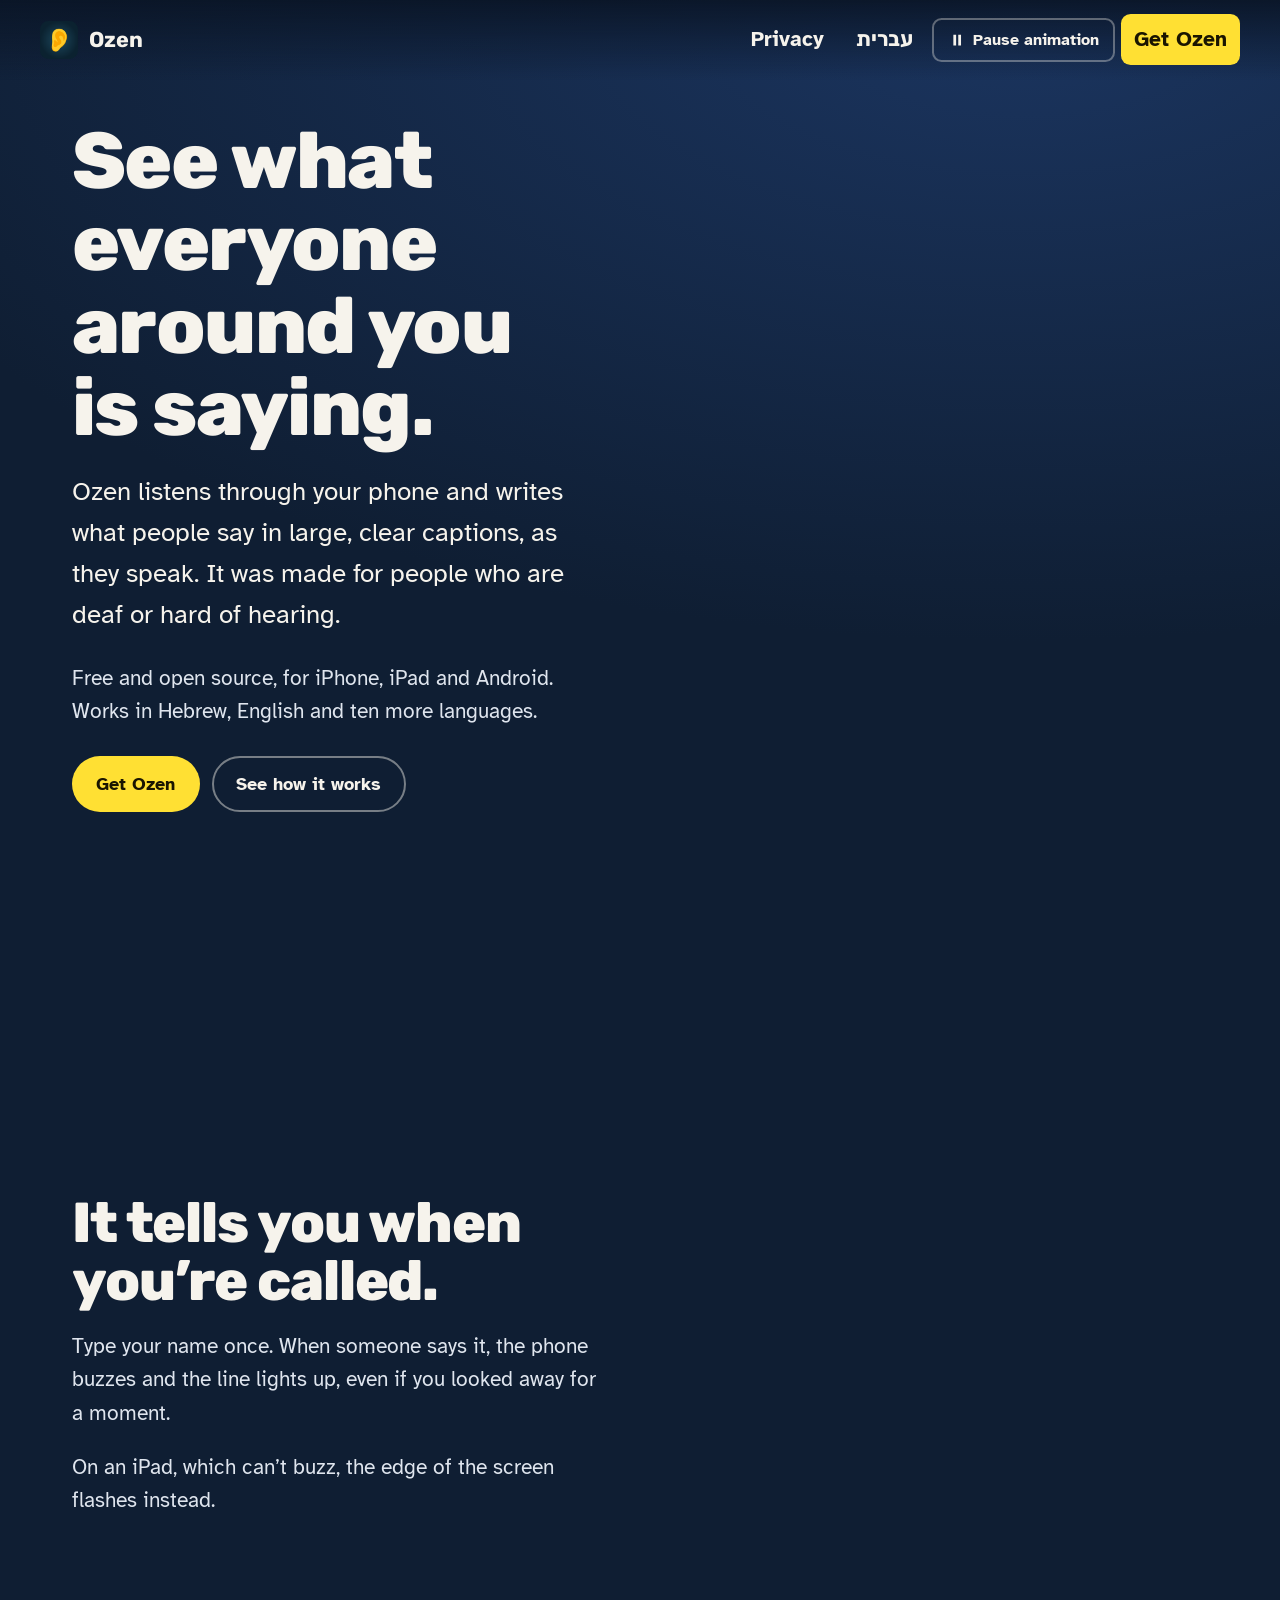
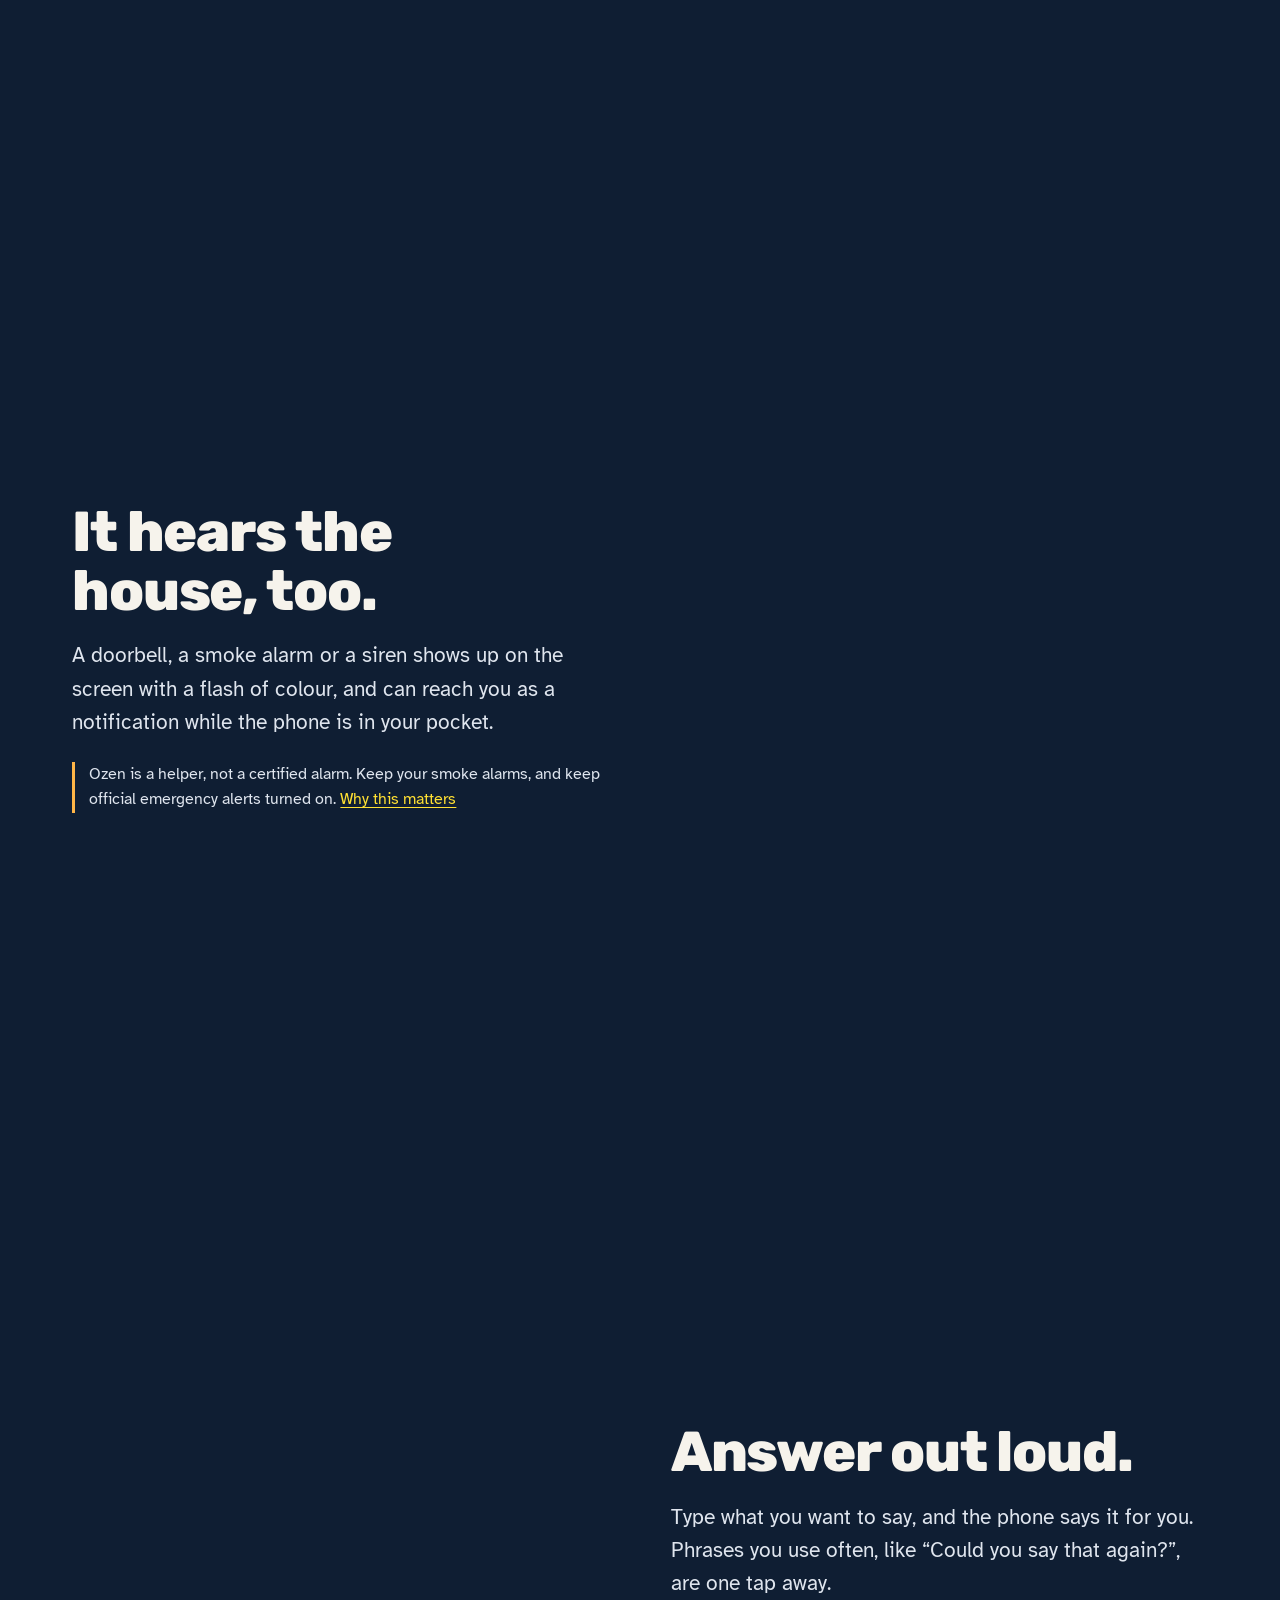
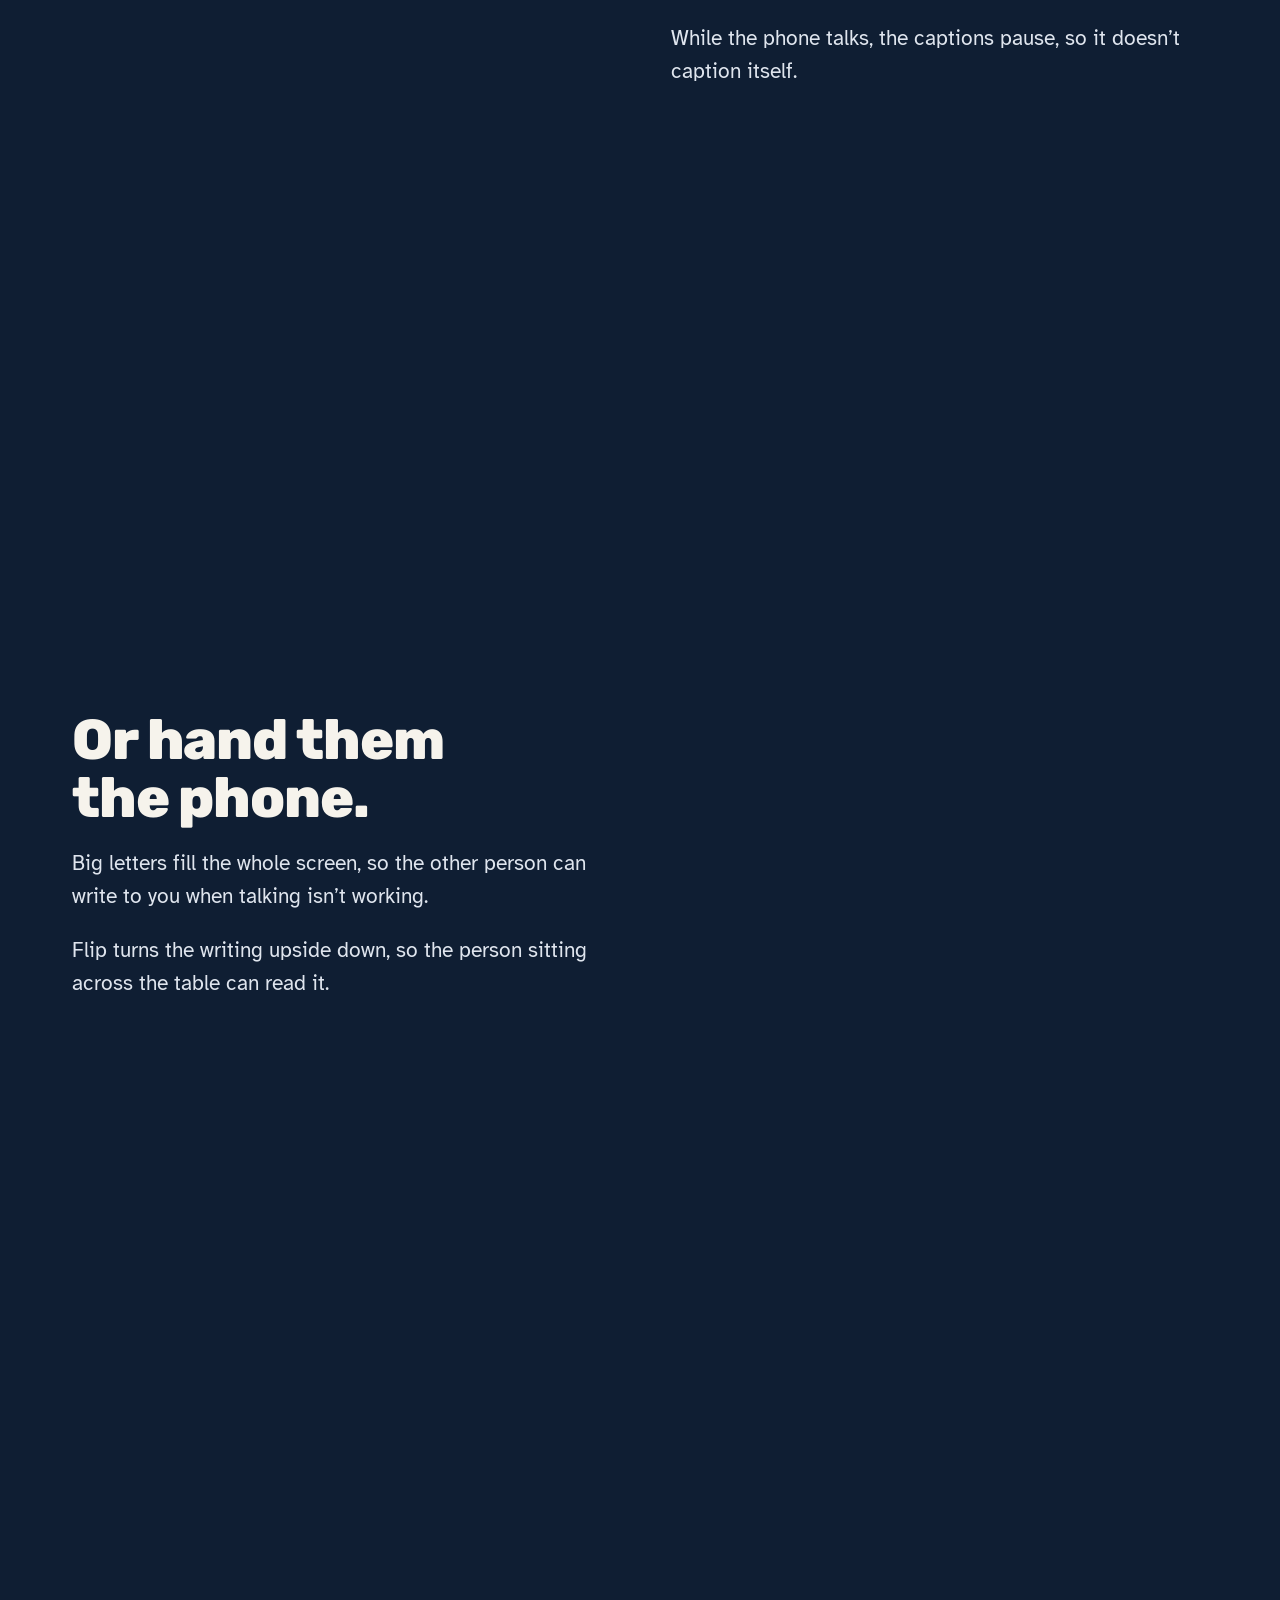
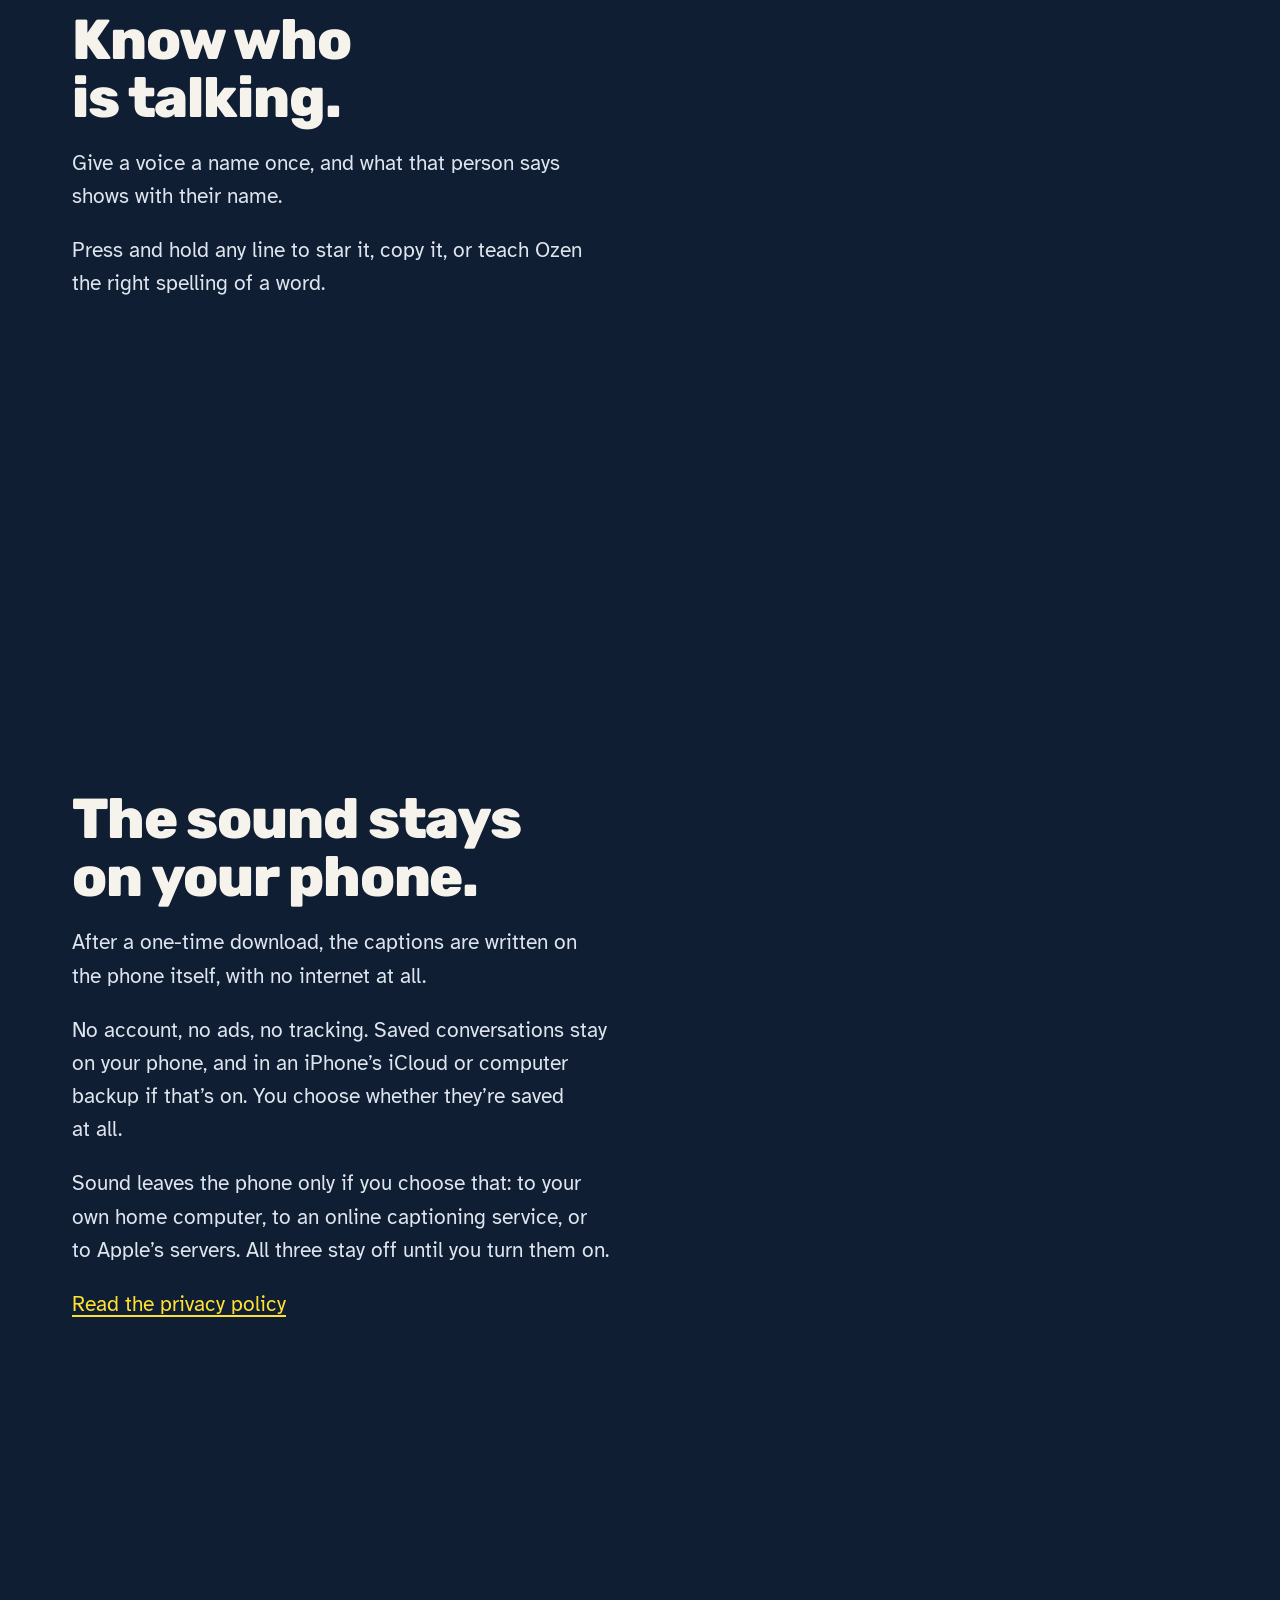
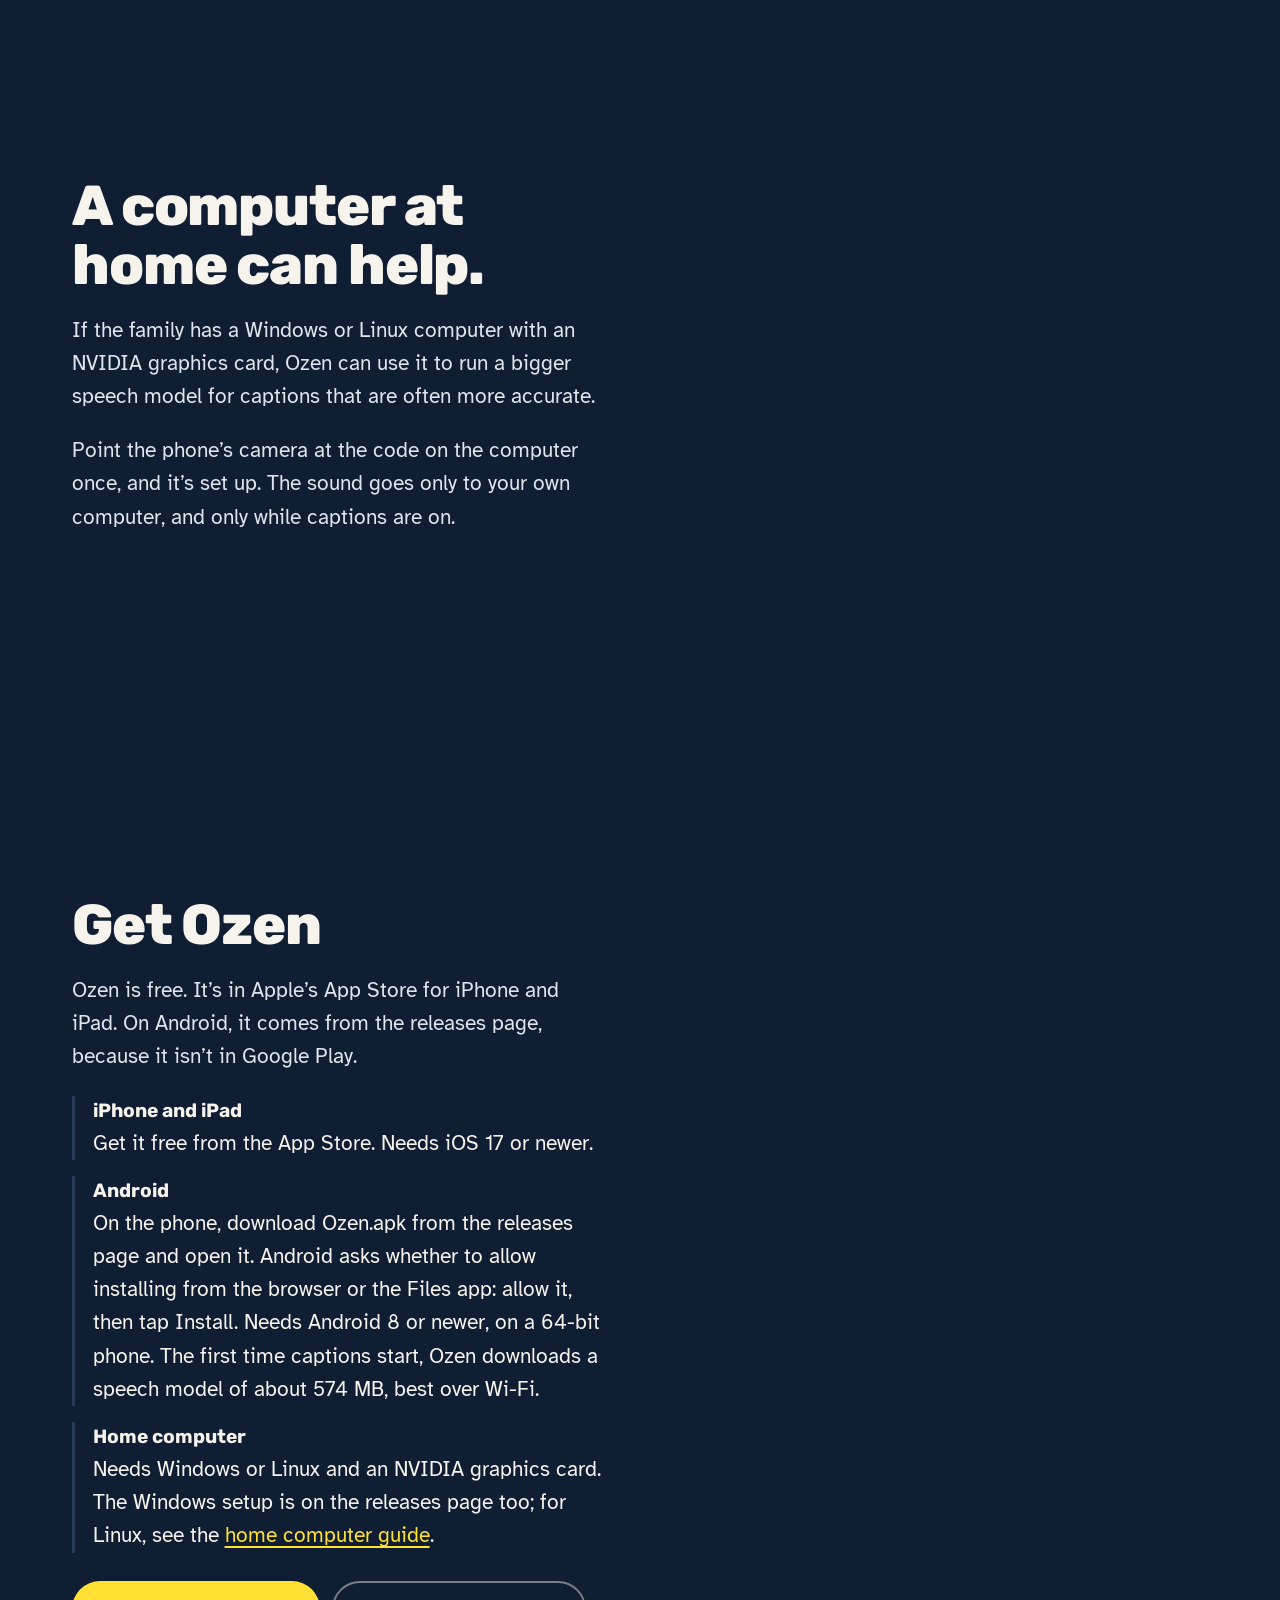
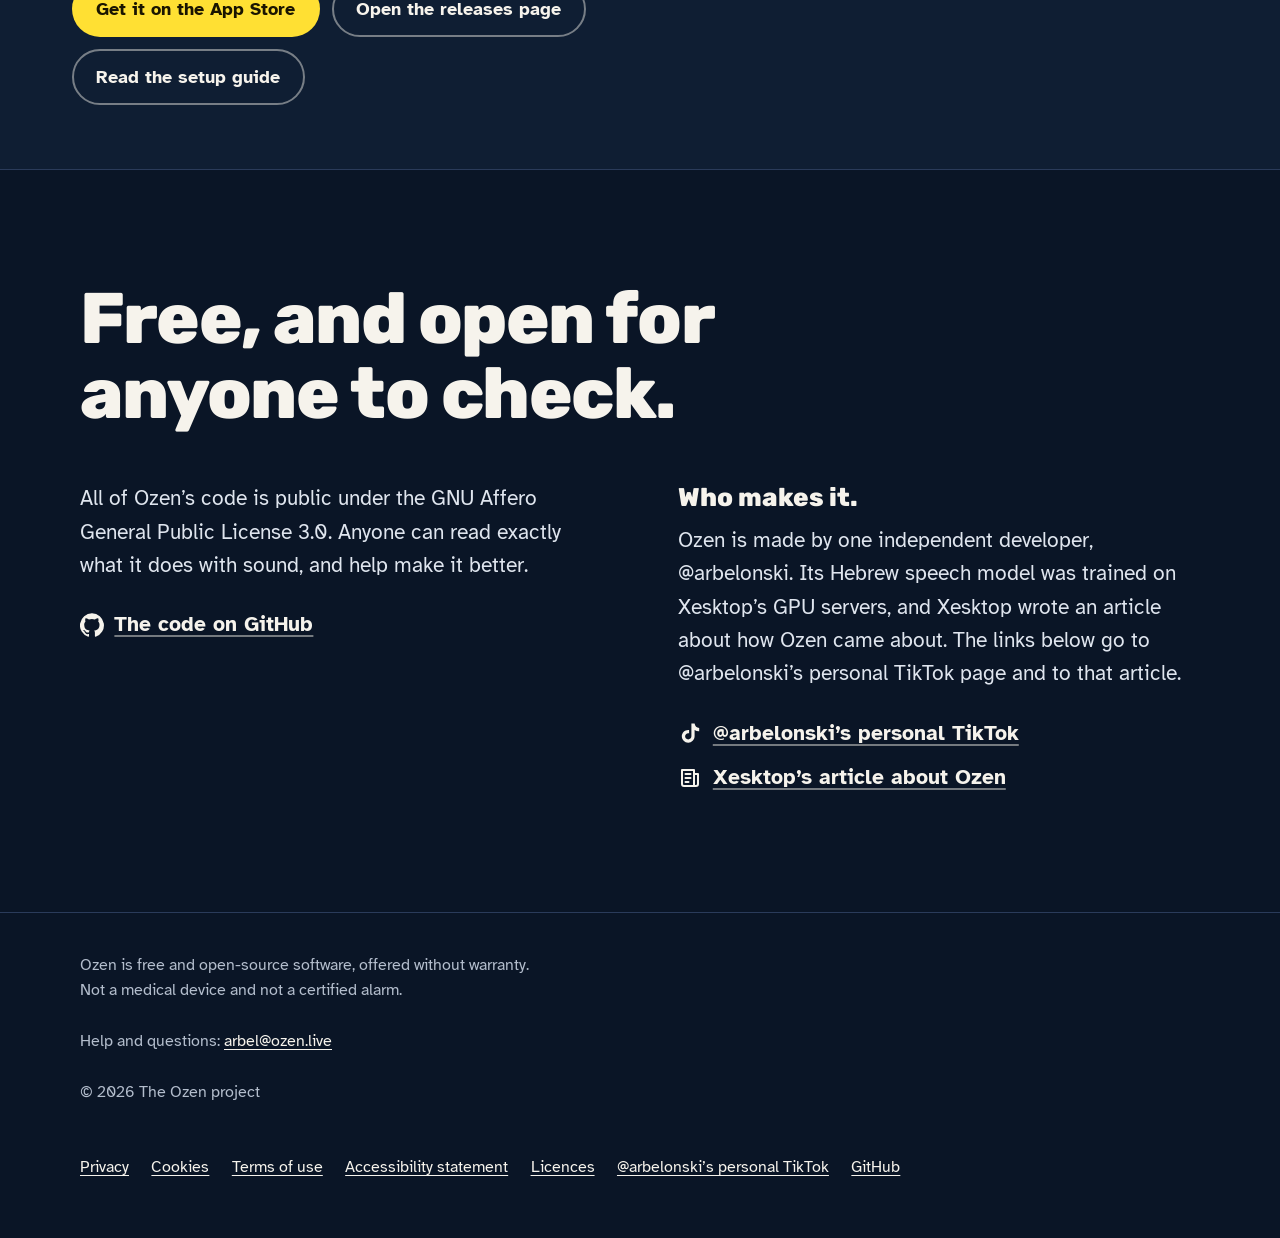
==== commit 5e108a26: "English pages use curly apostrophes and quote marks throughout The home page panel and footer alread" ====
--- a/index.html
+++ b/index.html
@@ -36,10 +36,10 @@
 <link rel="modulepreload" href="vendor/GLTFLoader.js">
 <link rel="modulepreload" href="vendor/BufferGeometryUtils.js">
 <link rel="preload" href="models/poster-en.webp" as="image" media="not all and (min-aspect-ratio: 1/1) and (min-width: 37.5rem)" fetchpriority="high">
-<link rel="preload" href="models/back-colour.jpg?v=202611092103" as="image" crossorigin>
-<link rel="preload" href="models/back-rough.png?v=202611092103" as="image" crossorigin>
-<link rel="stylesheet" href="css/site.css?v=202611092103">
-<script type="module" src="js/stage.js?v=202611092103"></script>
+<link rel="preload" href="models/back-colour.jpg?v=202611092119" as="image" crossorigin>
+<link rel="preload" href="models/back-rough.png?v=202611092119" as="image" crossorigin>
+<link rel="stylesheet" href="css/site.css?v=202611092119">
+<script type="module" src="js/stage.js?v=202611092119"></script>
 </head>
 <body>
 <a class="skip-link" href="#main">Skip to content</a>
@@ -79,9 +79,9 @@
 
     <section class="chapter" id="called" data-scene="called" aria-labelledby="h-called">
       <div class="chapter-text">
-        <h2 id="h-called">It tells you when you're called.</h2>
+        <h2 id="h-called">It tells you when you’re called.</h2>
         <p>Type your name once. When someone says it, the phone buzzes and the line lights up, even if you looked away for a moment.</p>
-        <p>On an iPad, which can't buzz, the edge of the screen flashes instead.</p>
+        <p>On an iPad, which can’t buzz, the edge of the screen flashes instead.</p>
       </div>
     </section>
 
@@ -96,15 +96,15 @@
     <section class="chapter chapter-mirror" id="reply" data-scene="reply" aria-labelledby="h-reply">
       <div class="chapter-text">
         <h2 id="h-reply">Answer out loud.</h2>
-        <p>Type what you want to say, and the phone says it for you. Phrases you use often, like "Could you say that again?", are one tap away.</p>
-        <p>While the phone talks, the captions pause, so it doesn't caption itself.</p>
+        <p>Type what you want to say, and the phone says it for you. Phrases you use often, like “Could you say that again?”, are one tap away.</p>
+        <p>While the phone talks, the captions pause, so it doesn’t caption itself.</p>
       </div>
     </section>
 
     <section class="chapter" id="letters" data-scene="letters" aria-labelledby="h-letters">
       <div class="chapter-text">
         <h2 id="h-letters">Or hand them the phone.</h2>
-        <p>Big letters fill the whole screen, so the other person can write to you when talking isn't working.</p>
+        <p>Big letters fill the whole screen, so the other person can write to you when talking isn’t working.</p>
         <p>Flip turns the writing upside down, so the person sitting across the table can read it.</p>
       </div>
     </section>
@@ -121,8 +121,8 @@
       <div class="chapter-text">
         <h2 id="h-private">The sound stays on your phone.</h2>
         <p>After a one-time download, the captions are written on the phone itself, with no internet at all.</p>
-        <p>No account, no ads, no tracking. Saved conversations stay on your phone, and in an iPhone's iCloud or computer backup if that's on. You choose whether they're saved at all.</p>
-        <p>Sound leaves the phone only if you choose that: to your own home computer, to an online captioning service, or to Apple's servers. All three stay off until you turn them on.</p>
+        <p>No account, no ads, no tracking. Saved conversations stay on your phone, and in an iPhone’s iCloud or computer backup if that’s on. You choose whether they’re saved at all.</p>
+        <p>Sound leaves the phone only if you choose that: to your own home computer, to an online captioning service, or to Apple’s servers. All three stay off until you turn them on.</p>
         <p class="chapter-link"><a href="privacy.html">Read the privacy policy</a></p>
       </div>
     </section>
@@ -131,14 +131,14 @@
       <div class="chapter-text">
         <h2 id="h-home">A computer at home can help.</h2>
         <p>If the family has a Windows or Linux computer with an NVIDIA graphics card, Ozen can use it to run a bigger speech model for captions that are often more accurate.</p>
-        <p>Point the phone's camera at the code on the computer once, and it's set up. The sound goes only to your own computer, and only while captions are on.</p>
+        <p>Point the phone’s camera at the code on the computer once, and it’s set up. The sound goes only to your own computer, and only while captions are on.</p>
       </div>
     </section>
 
     <section class="chapter" id="get" data-scene="get" aria-labelledby="h-get">
       <div class="chapter-text">
         <h2 id="h-get">Get Ozen</h2>
-        <p>Ozen is free. It's in Apple's App Store for iPhone and iPad. On Android, it comes from the releases page, because it isn't in Google Play.</p>
+        <p>Ozen is free. It’s in Apple’s App Store for iPhone and iPad. On Android, it comes from the releases page, because it isn’t in Google Play.</p>
         <ul class="get-list">
           <li><strong>iPhone and iPad</strong>Get it free from the App Store. Needs iOS 17 or newer.</li>
           <li><strong>Android</strong>On the phone, download Ozen.apk from the releases page and open it. Android asks whether to allow installing from the browser or the Files app: allow it, then tap Install. Needs Android 8 or newer, on a 64-bit phone. The first time captions start, Ozen downloads a speech model of about 574 MB, best over Wi-Fi.</li>
@@ -158,7 +158,7 @@
       <h2 id="h-open" class="panel-title">Free, and open for anyone to check.</h2>
       <div class="panel-cols">
         <div>
-          <p>All of Ozen's code is public under the GNU Affero General Public License 3.0. Anyone can read exactly what it does with sound, and help make it better.</p>
+          <p>All of Ozen’s code is public under the GNU Affero General Public License 3.0. Anyone can read exactly what it does with sound, and help make it better.</p>
           <a class="panel-link" href="https://github.com/arbelonson-source/ozen">
             <svg viewBox="0 0 24 24" aria-hidden="true" focusable="false"><path fill="currentColor" d="M12 .3a12 12 0 0 0-3.8 23.4c.6.1.8-.3.8-.6v-2c-3.3.7-4-1.6-4-1.6-.6-1.4-1.4-1.8-1.4-1.8-1-.7.1-.7.1-.7 1.2.1 1.8 1.2 1.8 1.2 1 1.8 2.8 1.3 3.5 1 0-.8.4-1.3.7-1.6-2.7-.3-5.5-1.3-5.5-6 0-1.2.5-2.3 1.3-3.1-.2-.4-.6-1.6 0-3.2 0 0 1-.3 3.4 1.2a11.5 11.5 0 0 1 6 0c2.3-1.5 3.3-1.2 3.3-1.2.6 1.6.2 2.8 0 3.2.9.8 1.3 1.9 1.3 3.2 0 4.6-2.8 5.6-5.5 5.9.5.4.9 1 .9 2.2v3.3c0 .3.1.7.8.6A12 12 0 0 0 12 .3"/></svg>
             <span>The code on GitHub</span>
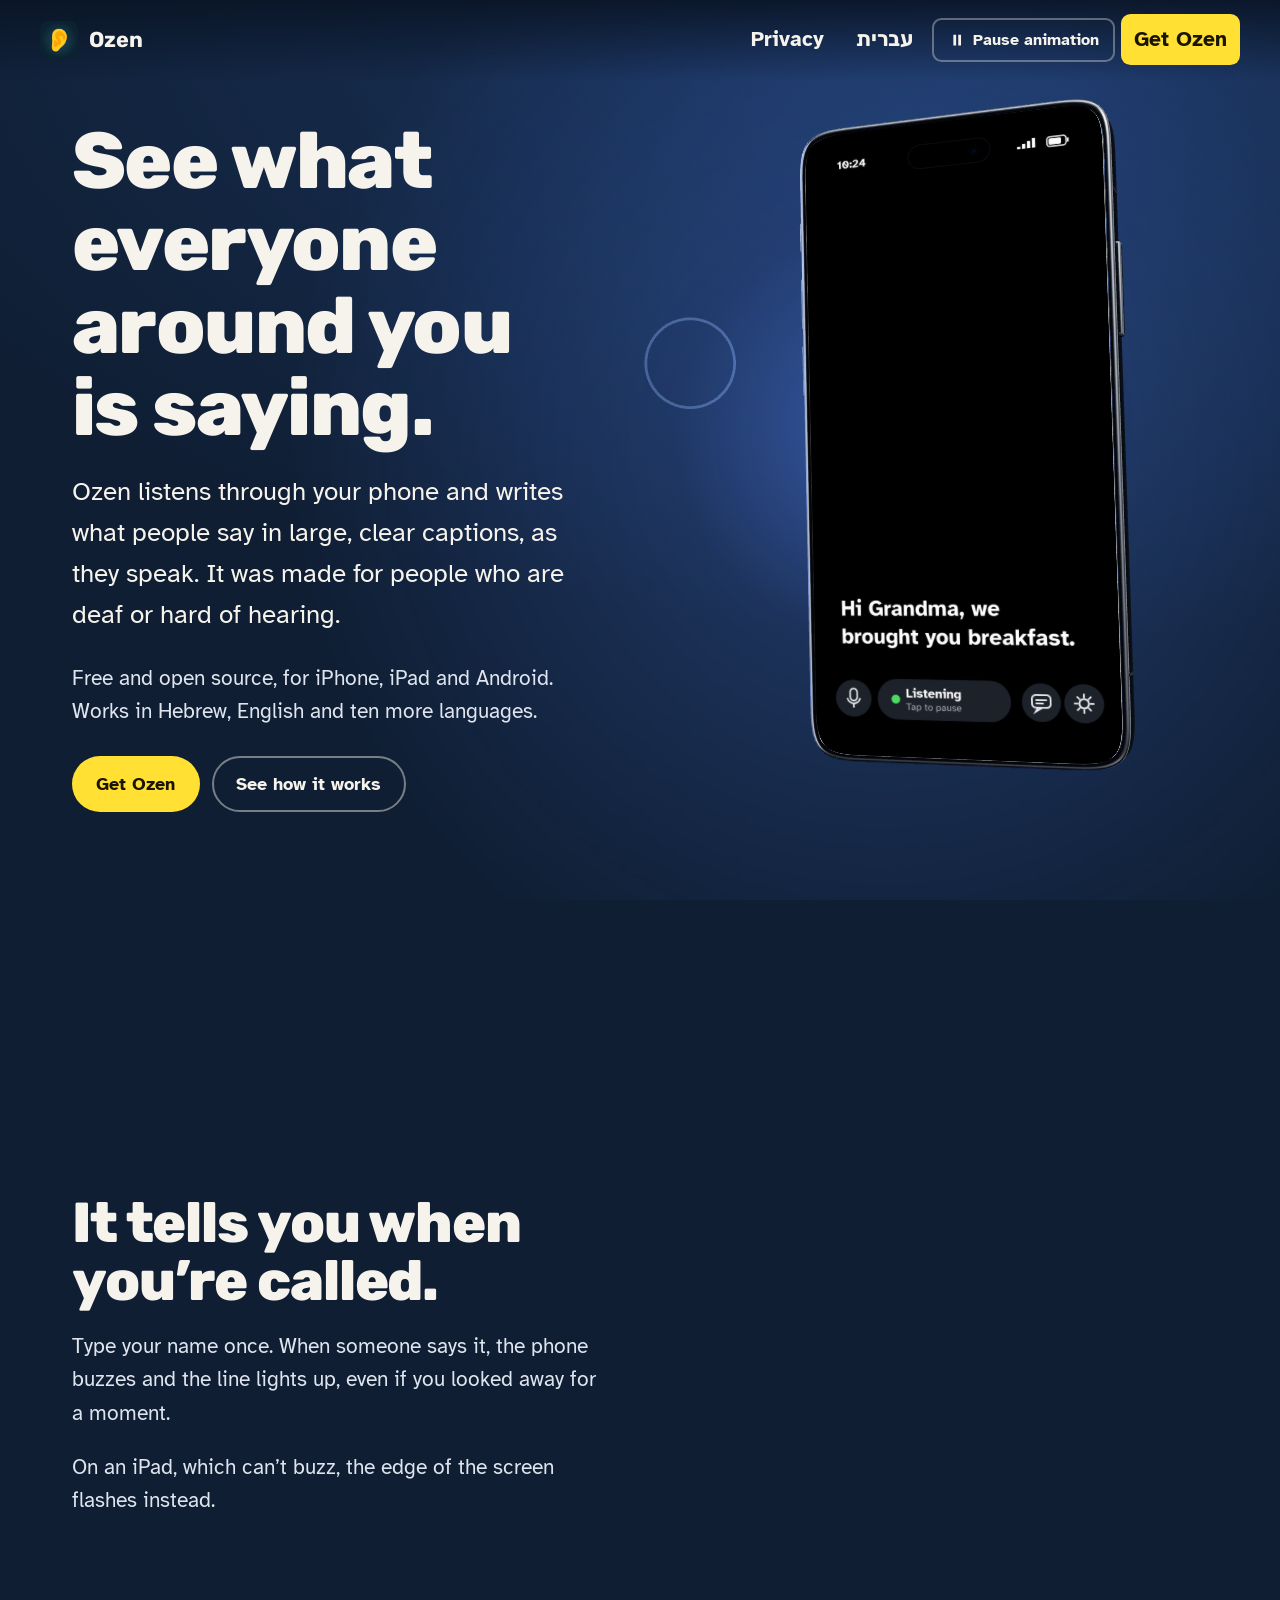
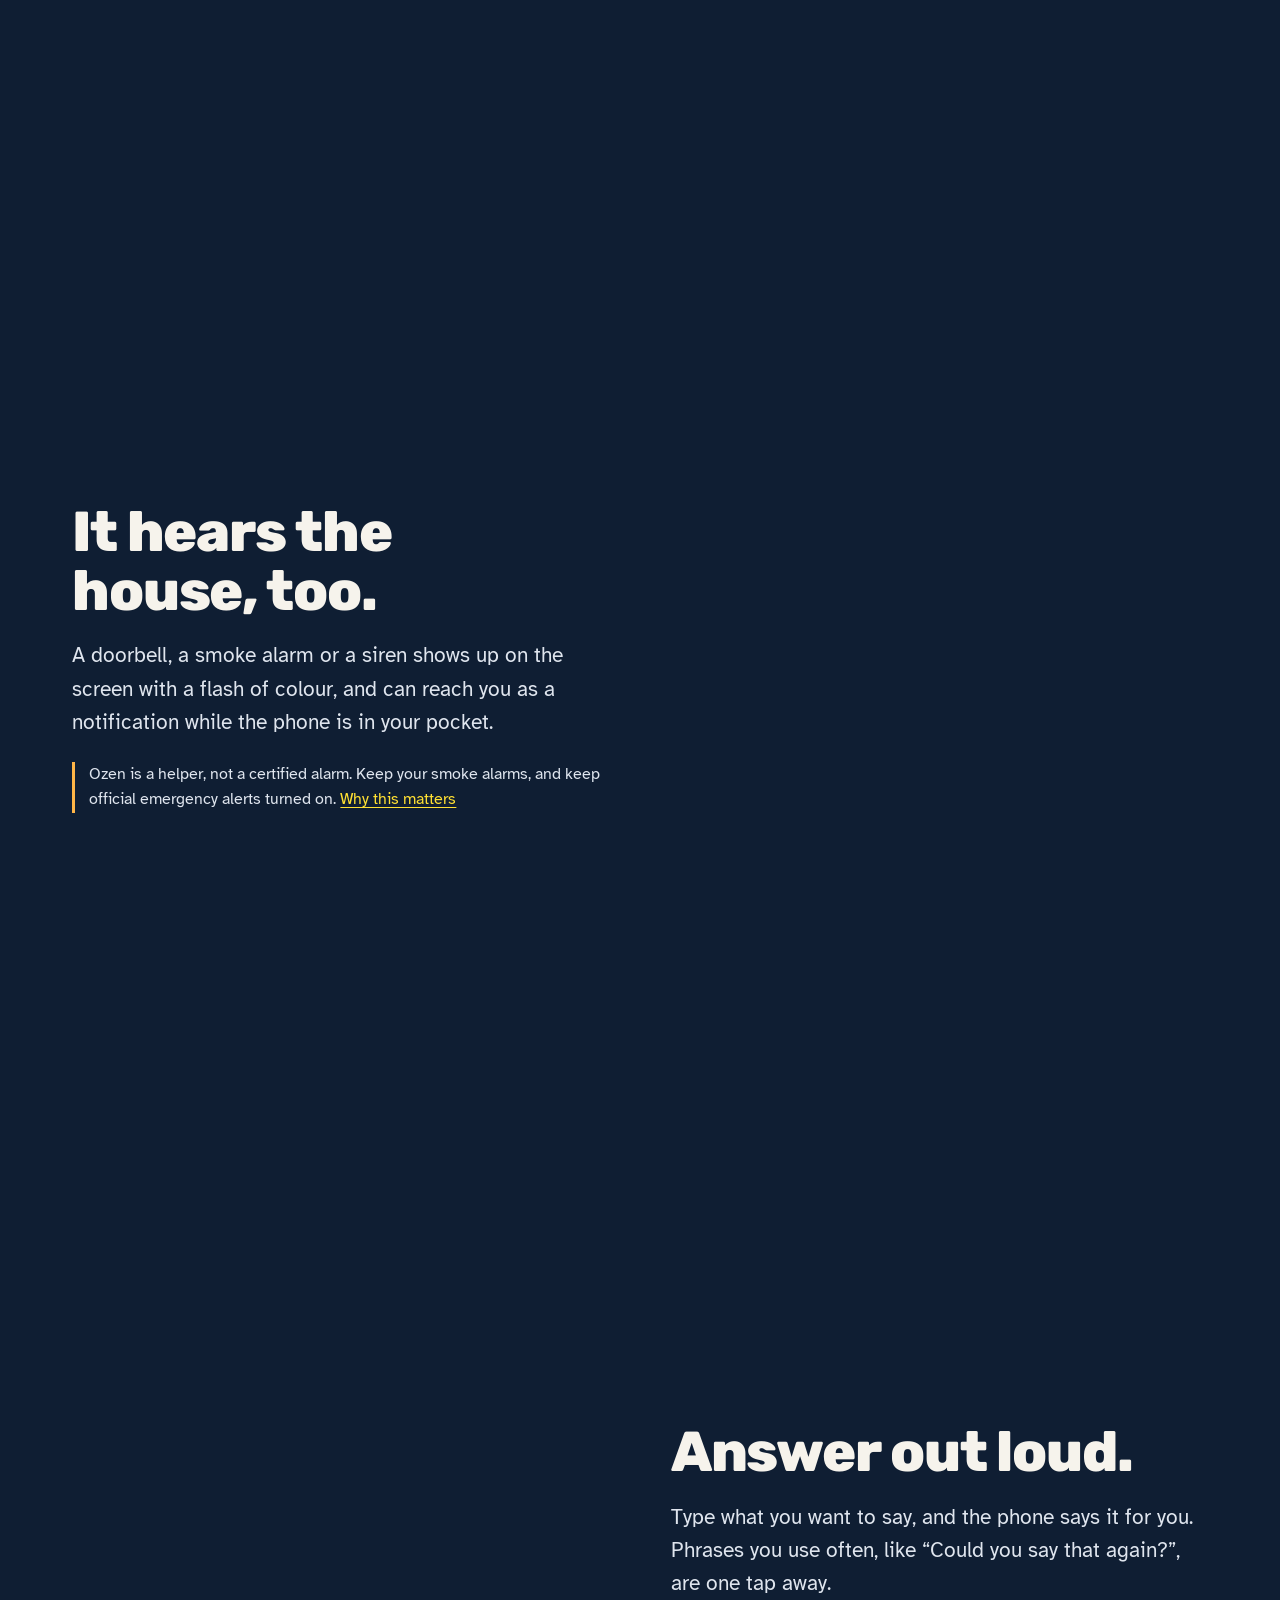
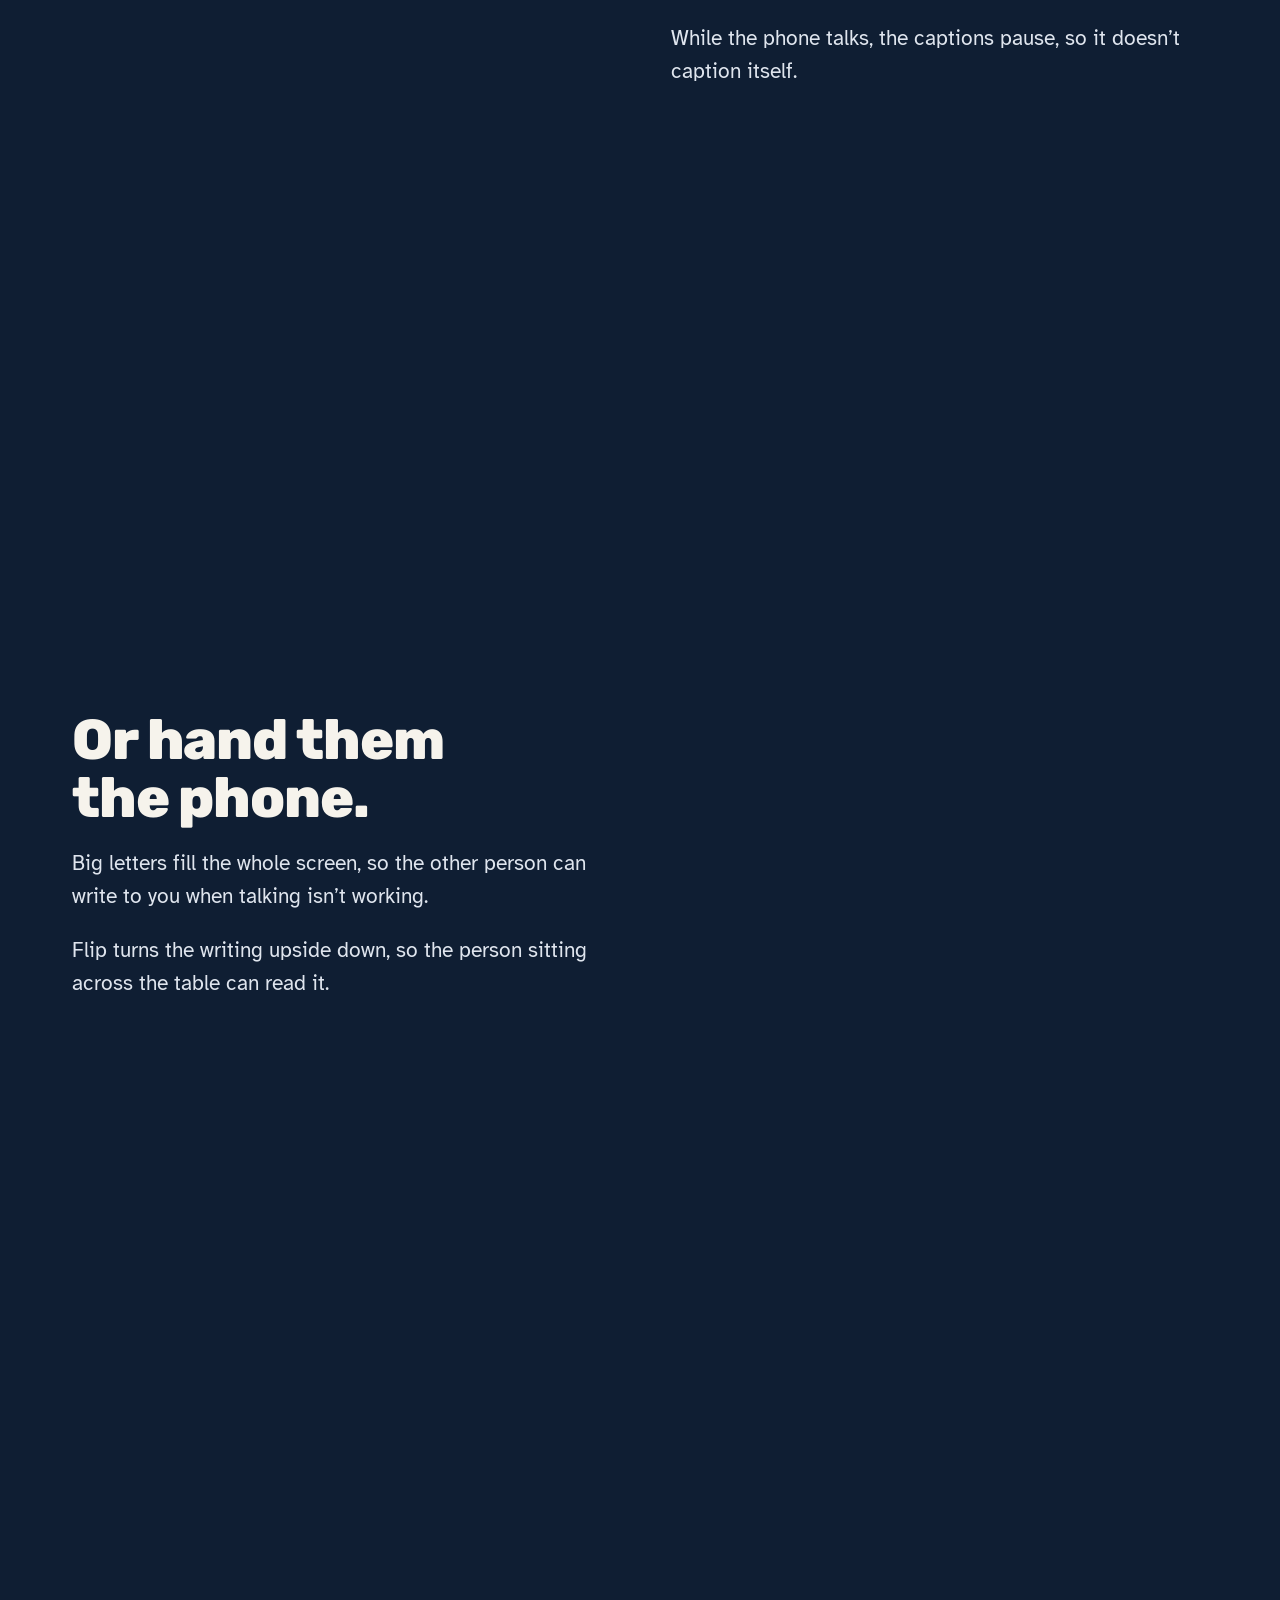
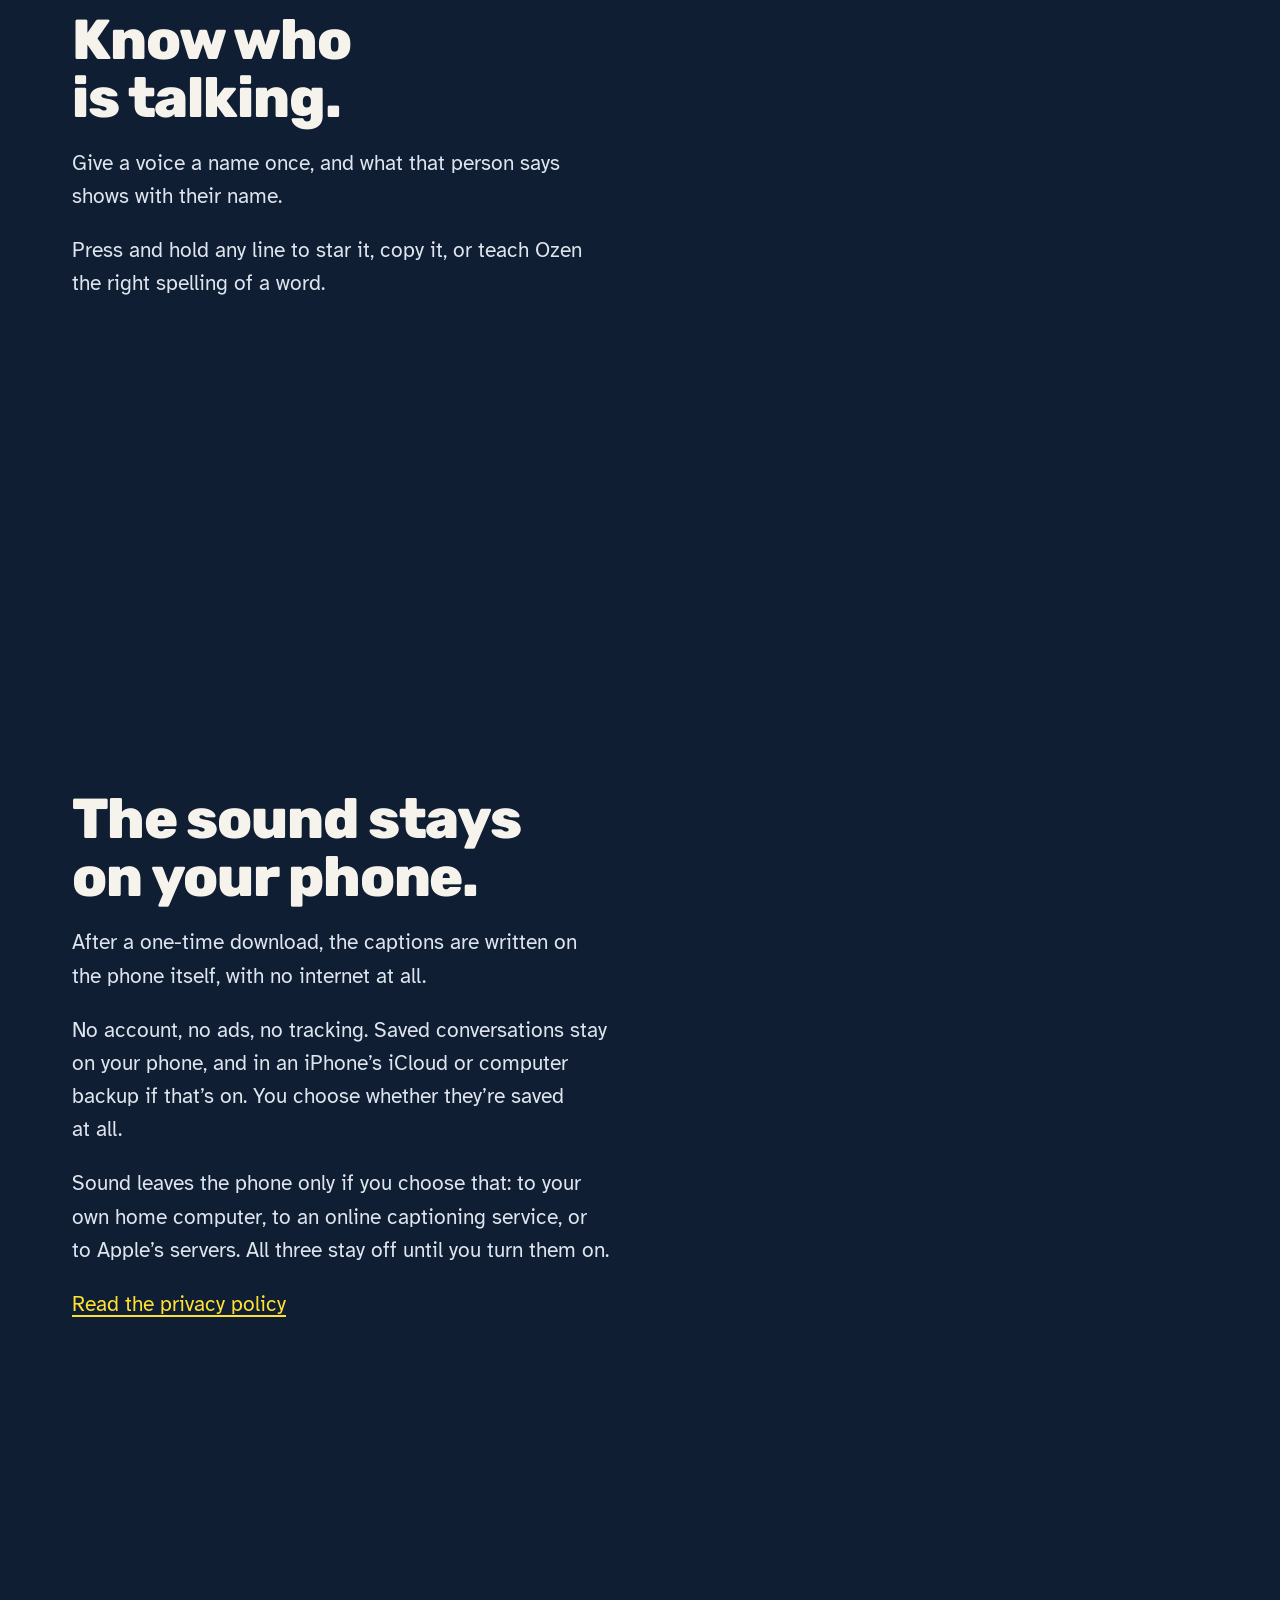
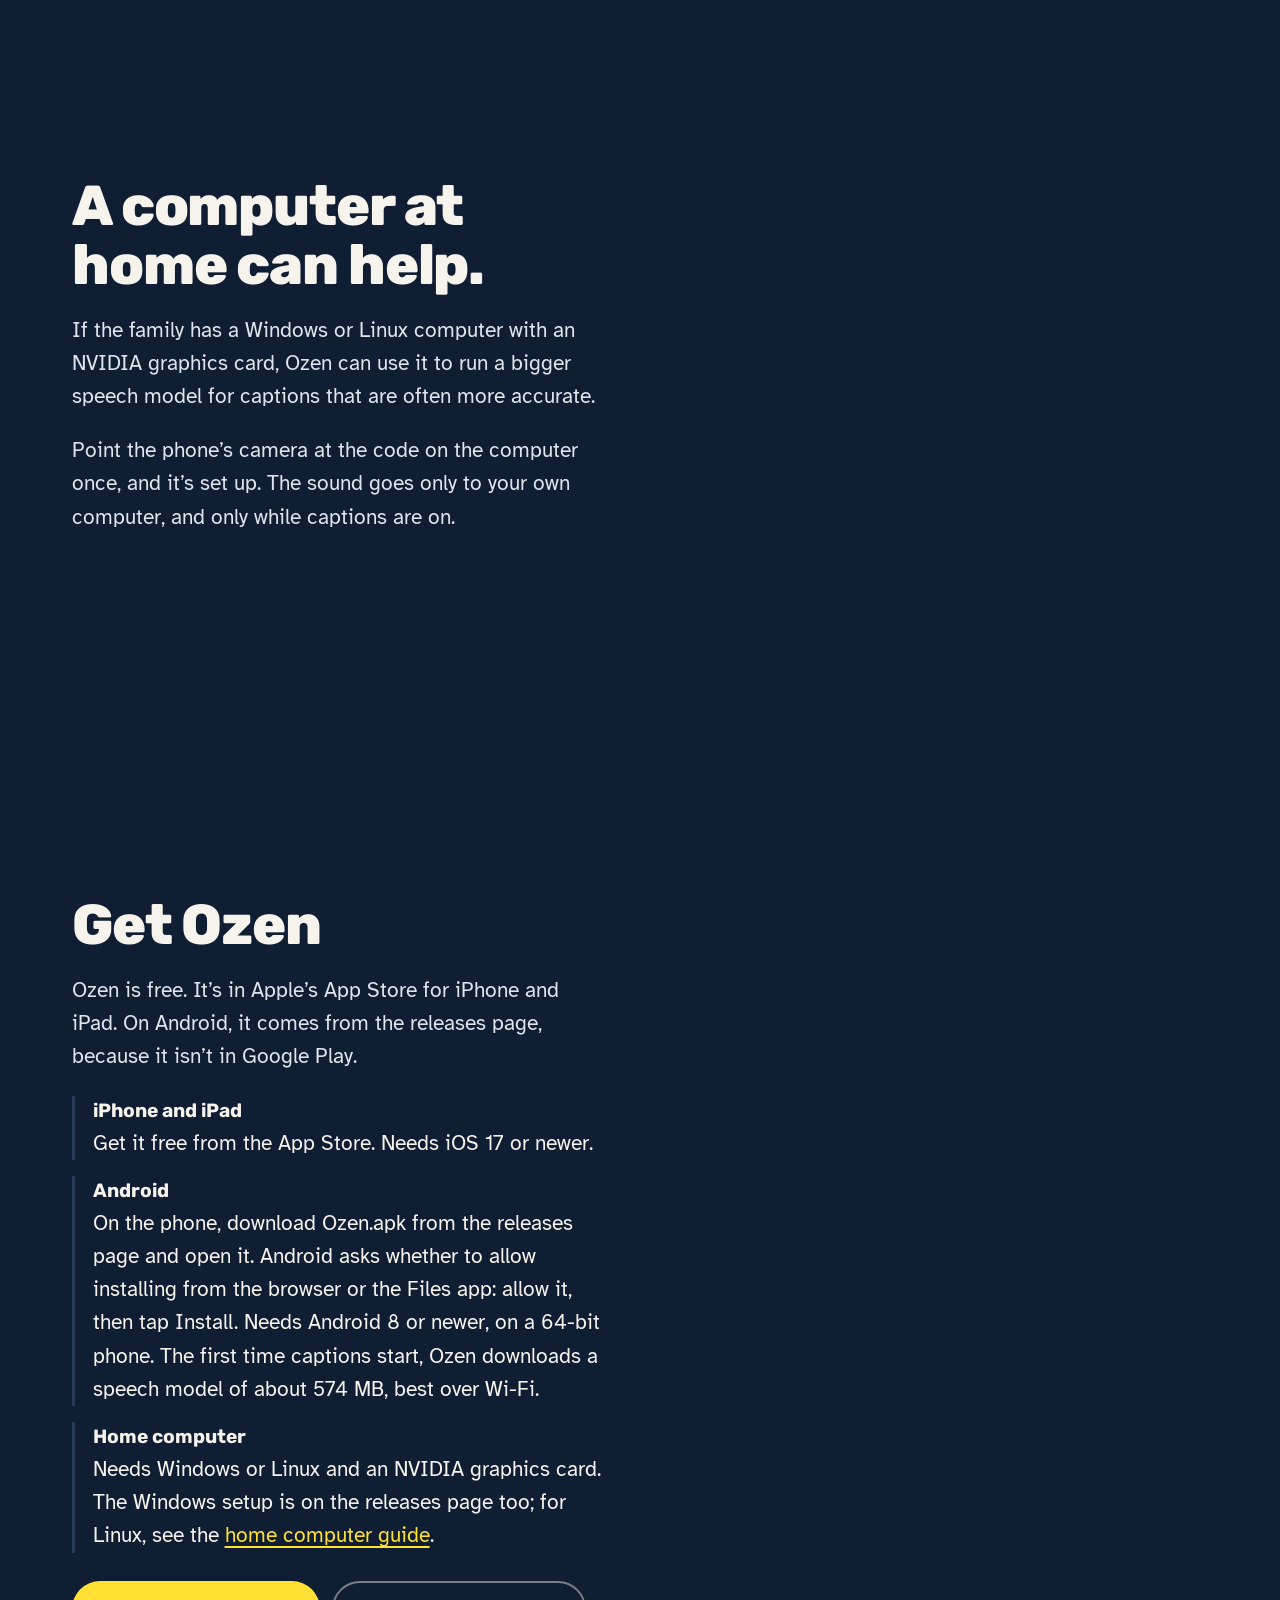
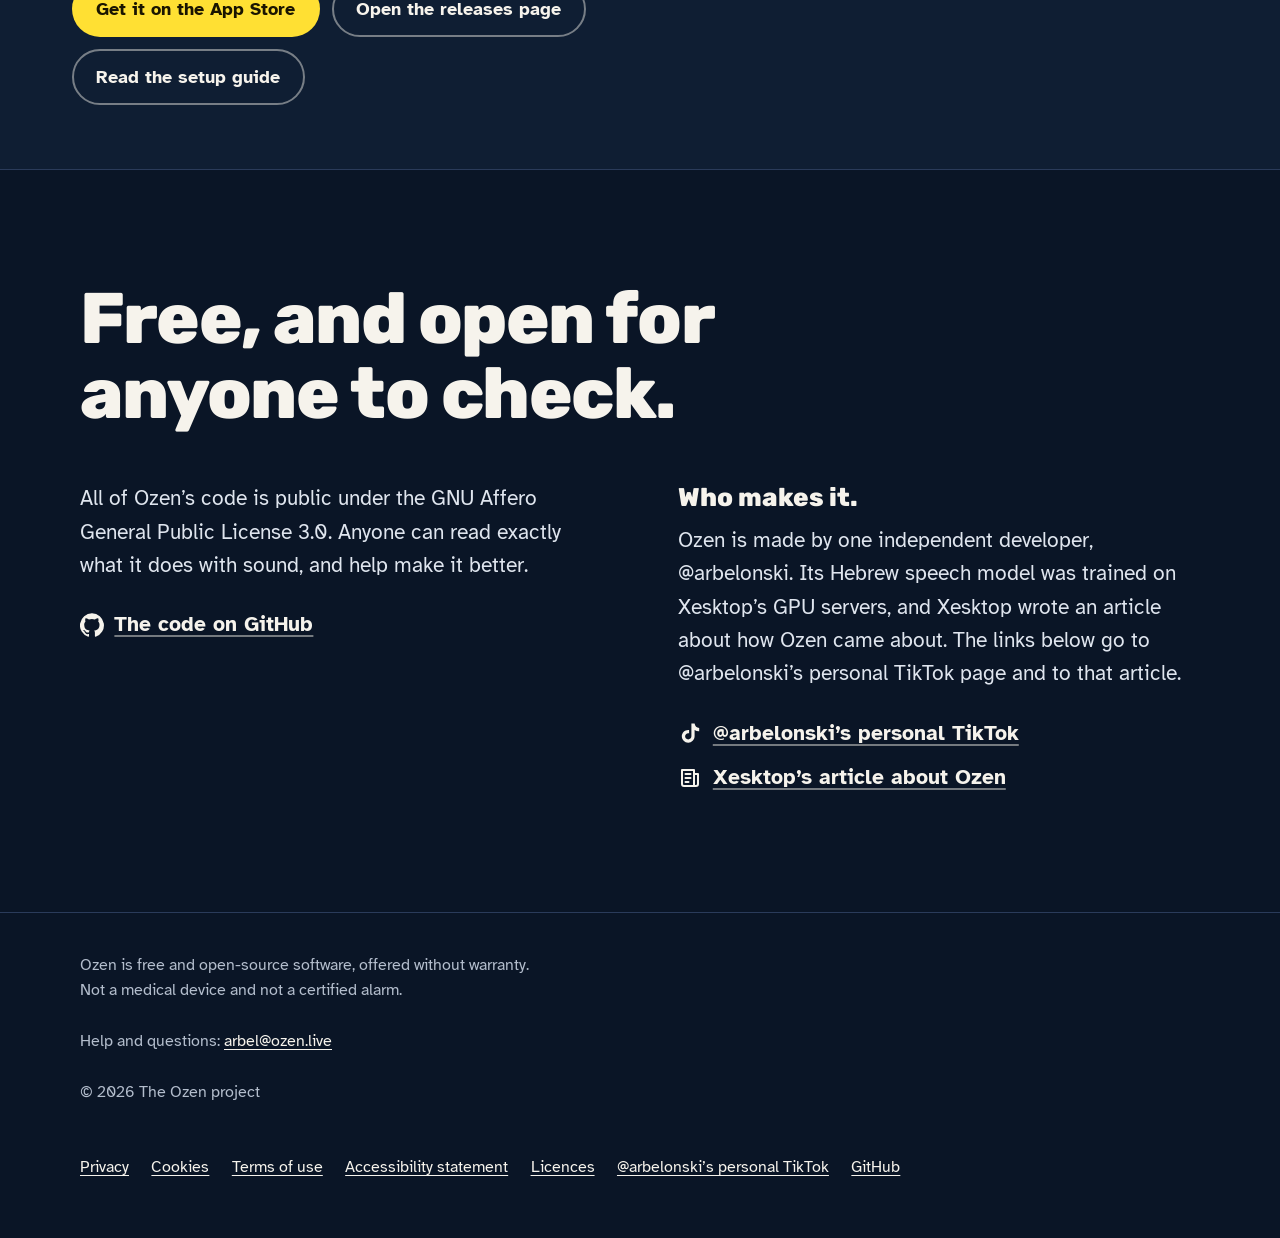
==== commit 762e743b: "Privacy and terms pages: last updated 9 November 2026 The privacy page now names Apple's servers, ba" ====
--- a/index.html
+++ b/index.html
@@ -36,10 +36,10 @@
 <link rel="modulepreload" href="vendor/GLTFLoader.js">
 <link rel="modulepreload" href="vendor/BufferGeometryUtils.js">
 <link rel="preload" href="models/poster-en.webp" as="image" media="not all and (min-aspect-ratio: 1/1) and (min-width: 37.5rem)" fetchpriority="high">
-<link rel="preload" href="models/back-colour.jpg?v=202611092119" as="image" crossorigin>
-<link rel="preload" href="models/back-rough.png?v=202611092119" as="image" crossorigin>
-<link rel="stylesheet" href="css/site.css?v=202611092119">
-<script type="module" src="js/stage.js?v=202611092119"></script>
+<link rel="preload" href="models/back-colour.jpg?v=202611092126" as="image" crossorigin>
+<link rel="preload" href="models/back-rough.png?v=202611092126" as="image" crossorigin>
+<link rel="stylesheet" href="css/site.css?v=202611092126">
+<script type="module" src="js/stage.js?v=202611092126"></script>
 </head>
 <body>
 <a class="skip-link" href="#main">Skip to content</a>
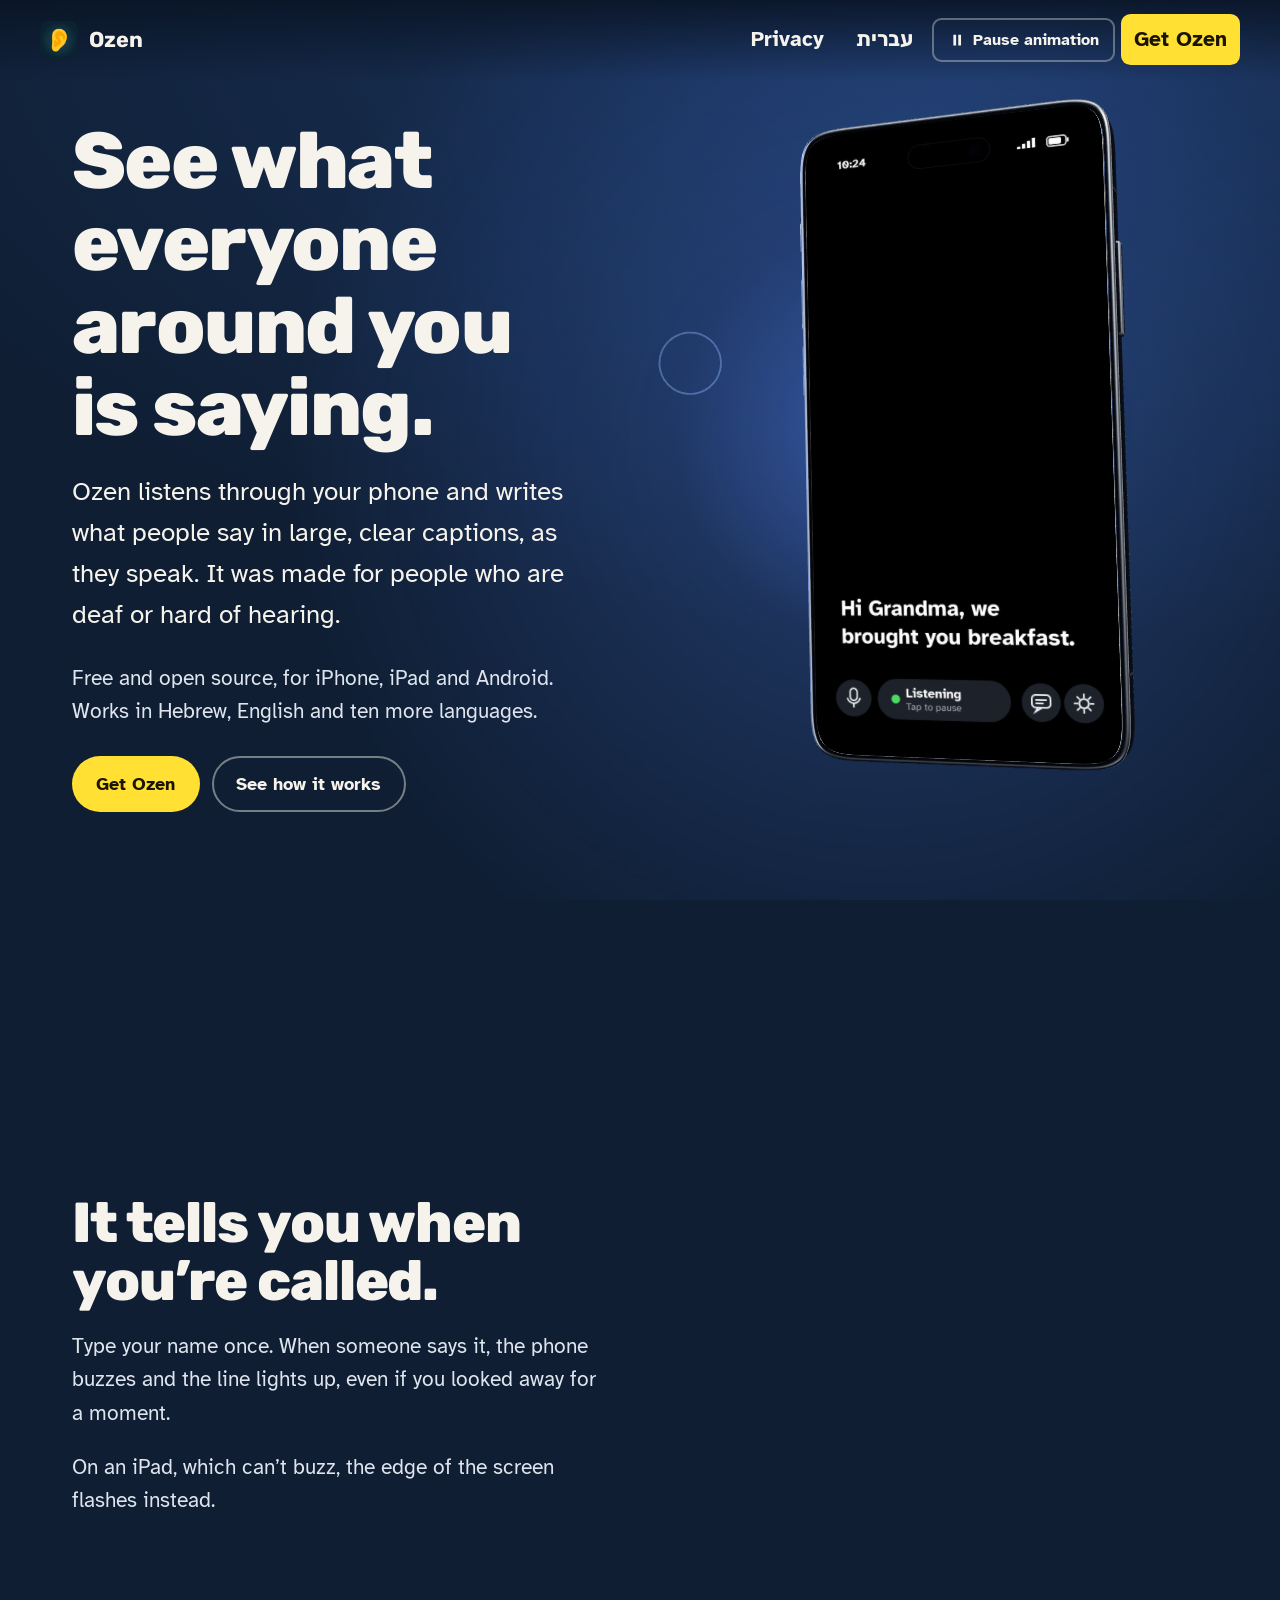
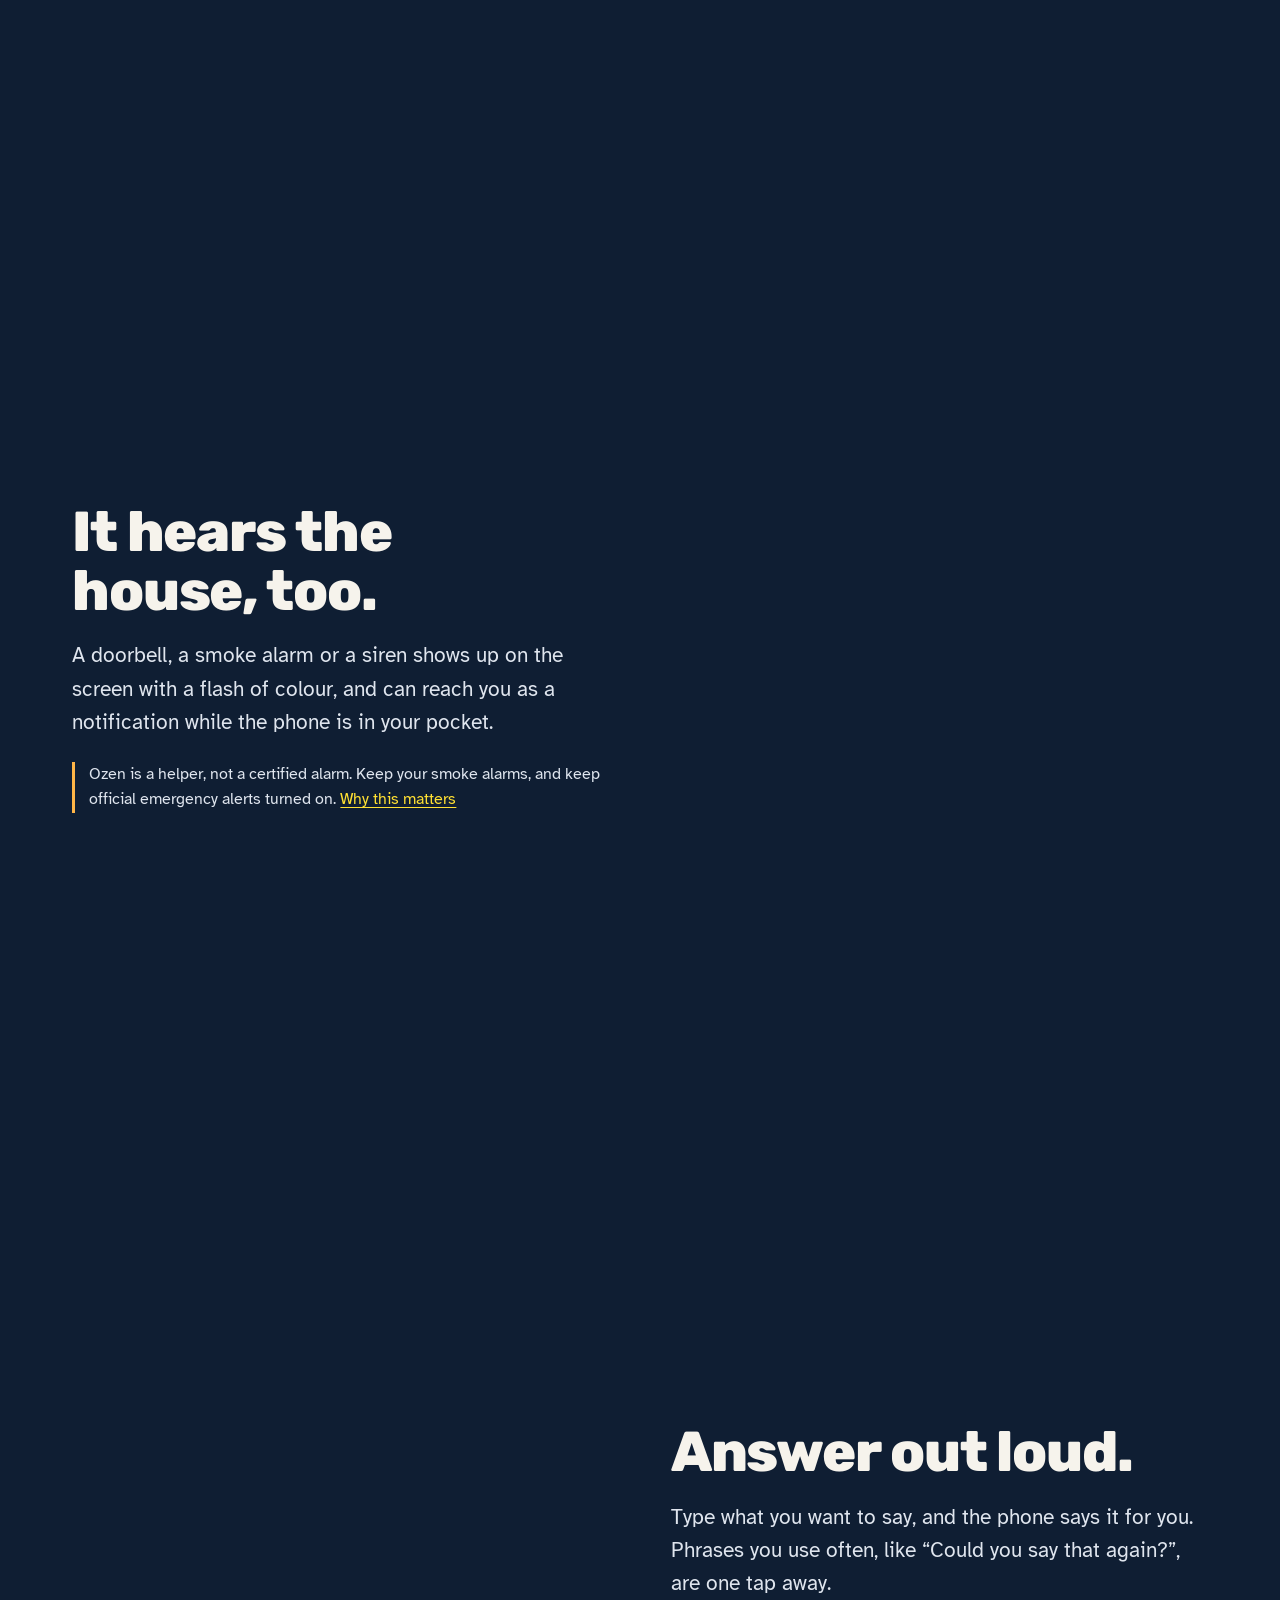
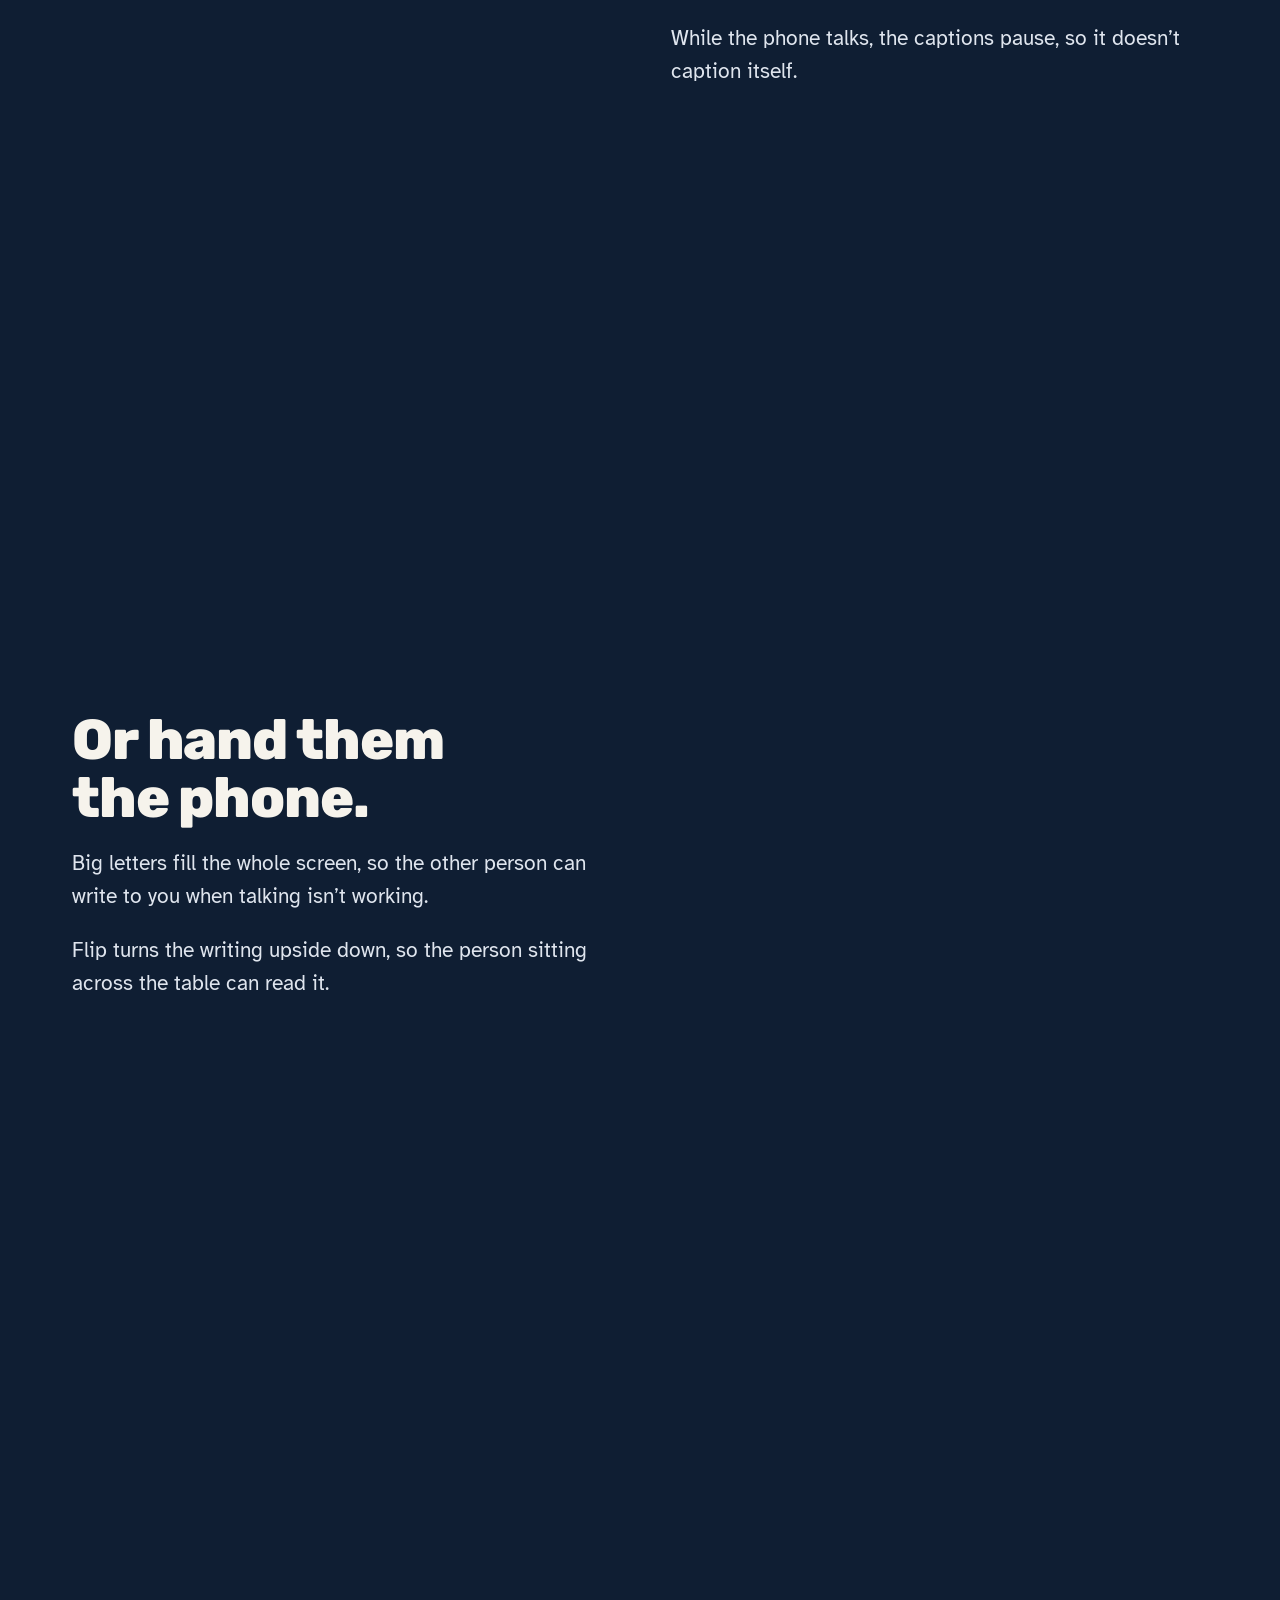
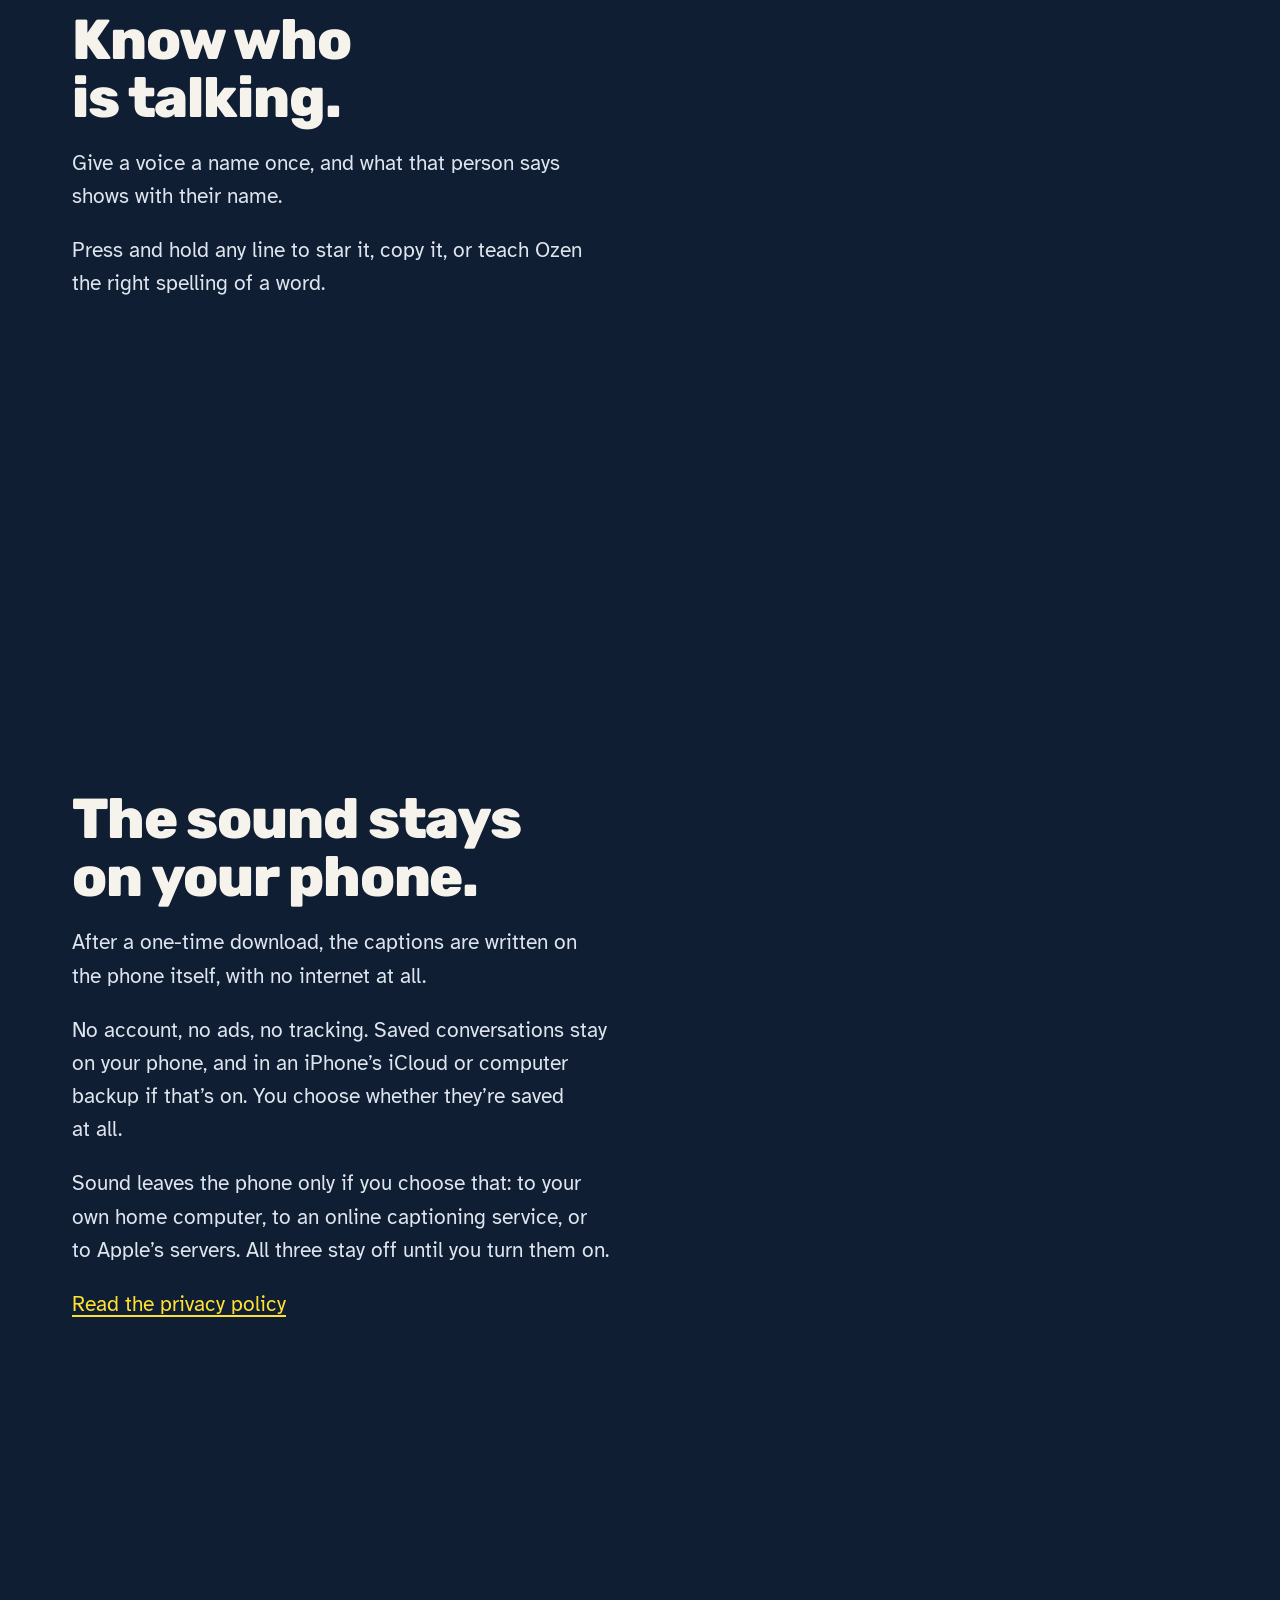
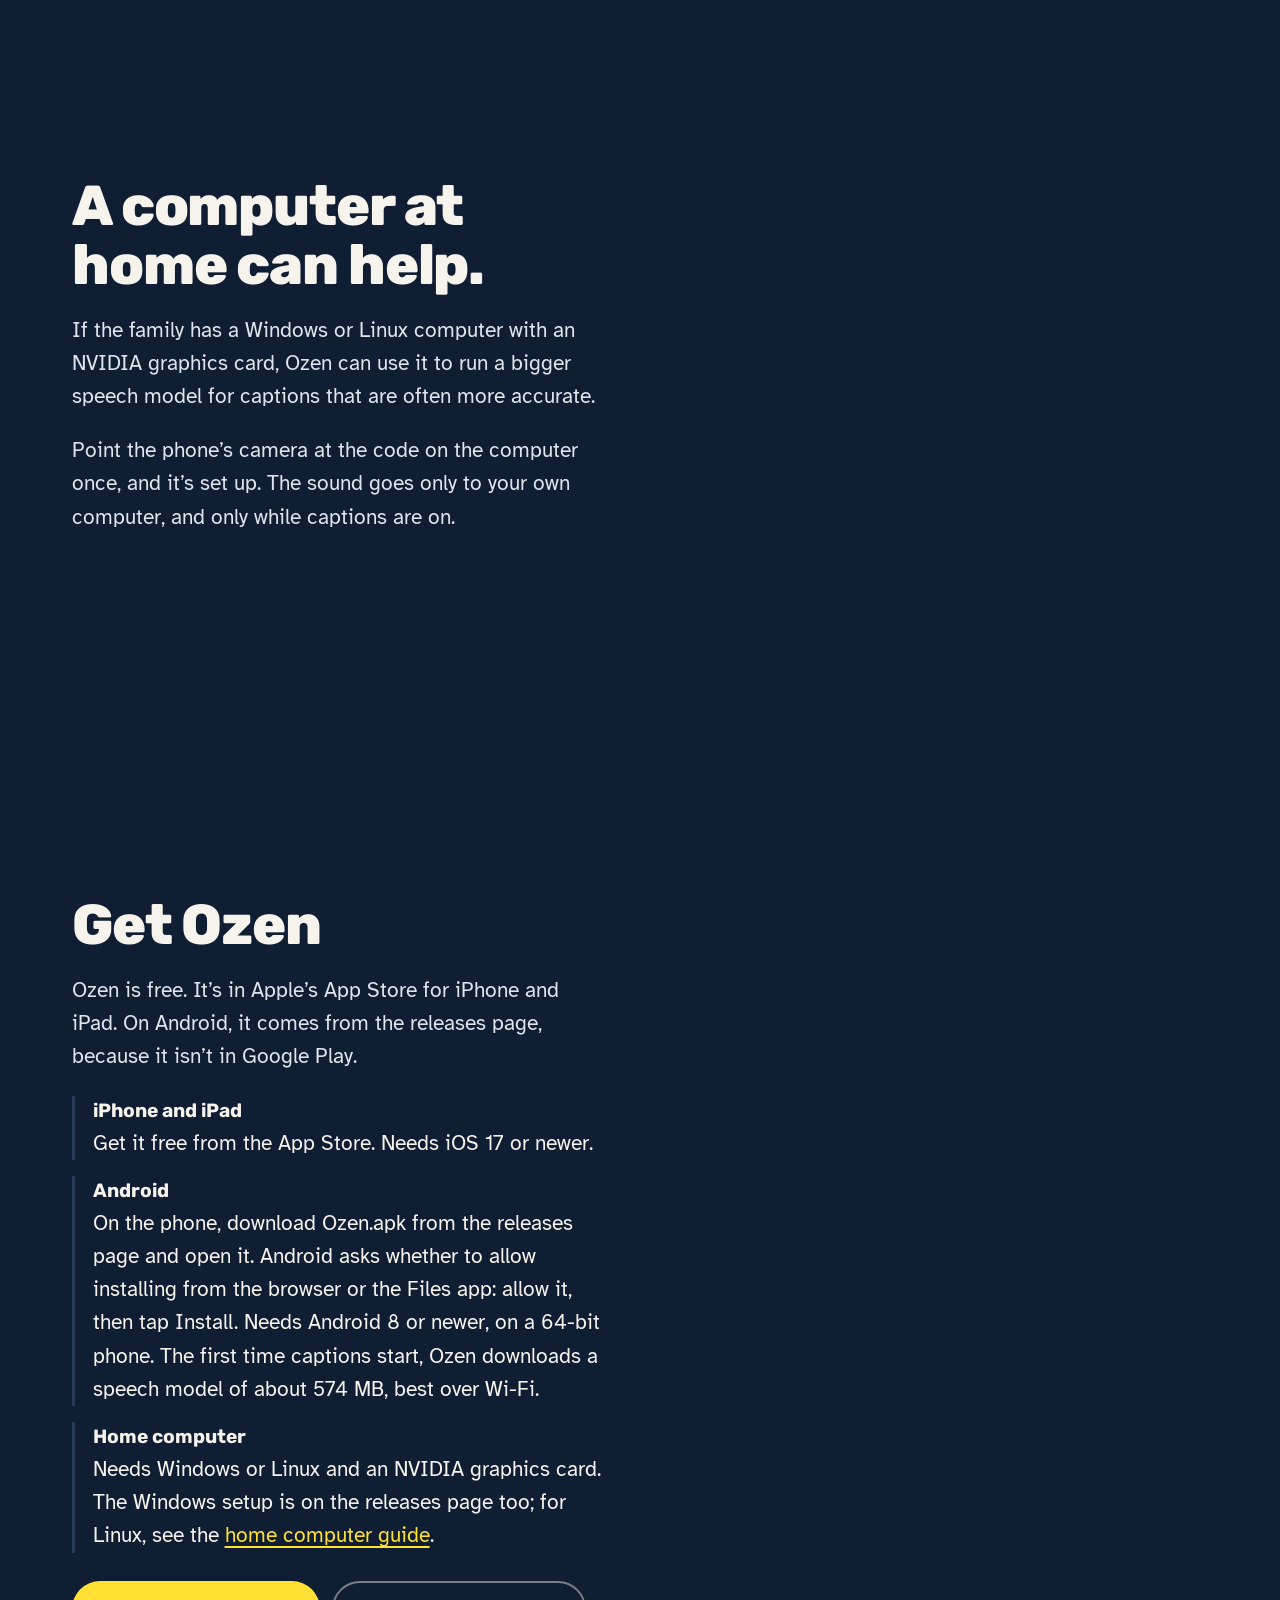
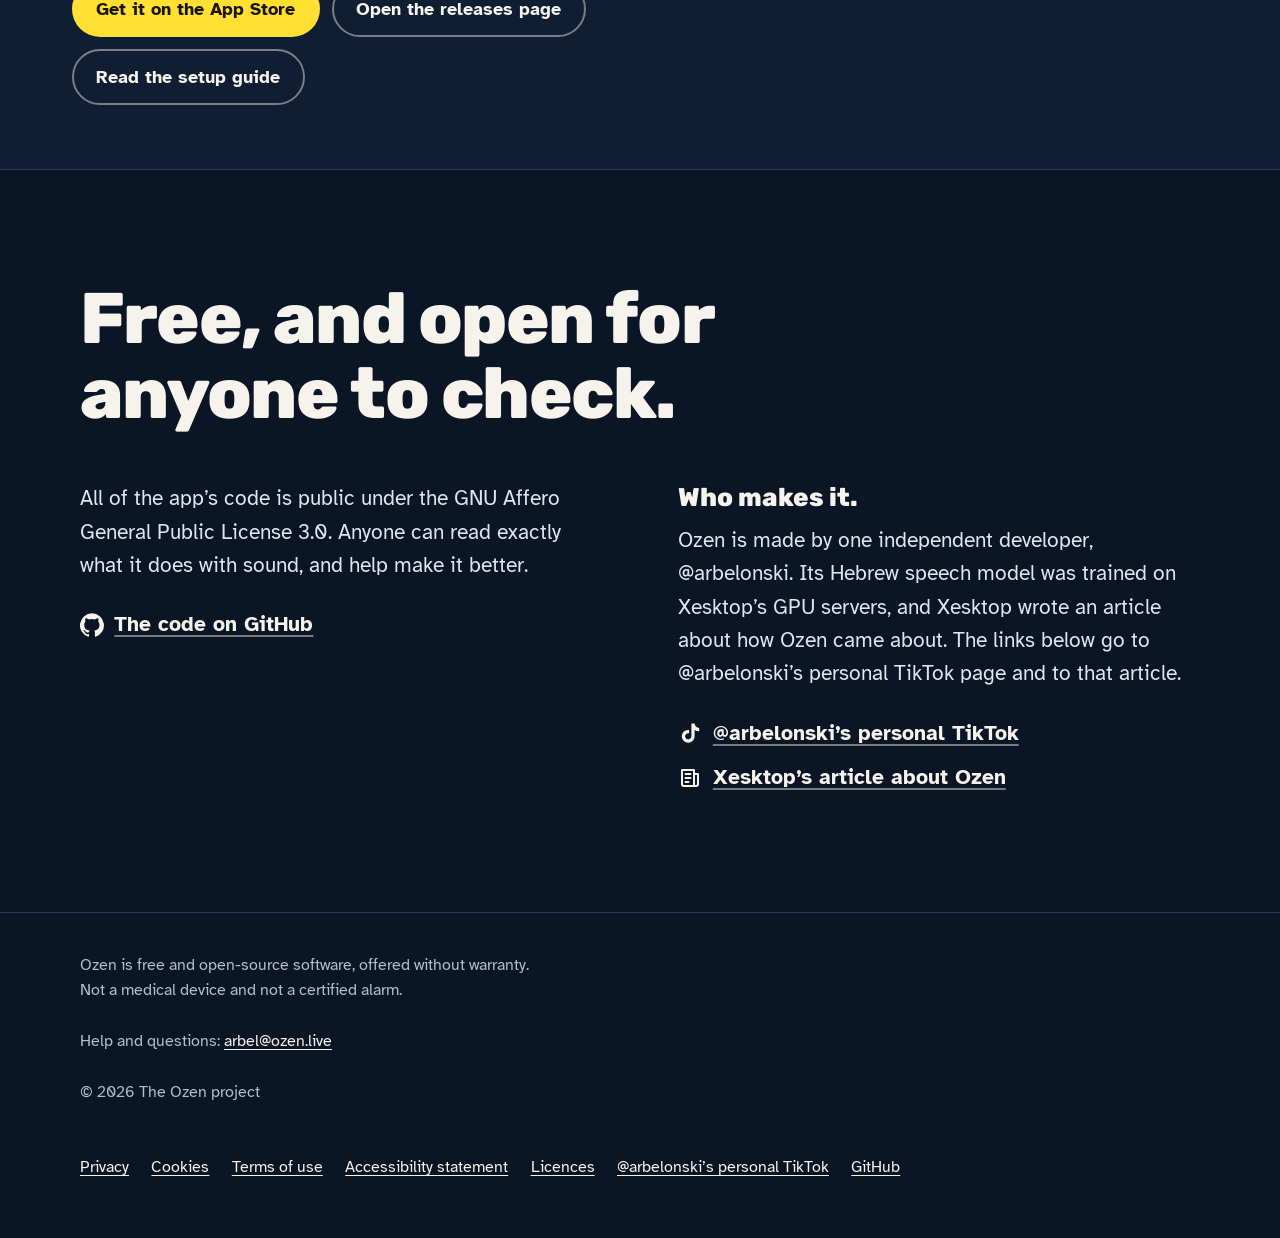
==== commit 048bd1f6: "Review fixes: the app's code is AGPL, the animation shows samples, posters refresh with each release" ====
--- a/index.html
+++ b/index.html
@@ -35,11 +35,11 @@
 <link rel="modulepreload" href="vendor/three.module.min.js">
 <link rel="modulepreload" href="vendor/GLTFLoader.js">
 <link rel="modulepreload" href="vendor/BufferGeometryUtils.js">
-<link rel="preload" href="models/poster-en.webp" as="image" media="not all and (min-aspect-ratio: 1/1) and (min-width: 37.5rem)" fetchpriority="high">
-<link rel="preload" href="models/back-colour.jpg?v=202611092126" as="image" crossorigin>
-<link rel="preload" href="models/back-rough.png?v=202611092126" as="image" crossorigin>
-<link rel="stylesheet" href="css/site.css?v=202611092126">
-<script type="module" src="js/stage.js?v=202611092126"></script>
+<link rel="preload" href="models/poster-en.webp?v=202611092212" as="image" media="not all and (min-aspect-ratio: 1/1) and (min-width: 37.5rem)" fetchpriority="high">
+<link rel="preload" href="models/back-colour.jpg?v=202611092212" as="image" crossorigin>
+<link rel="preload" href="models/back-rough.png?v=202611092212" as="image" crossorigin>
+<link rel="stylesheet" href="css/site.css?v=202611092212">
+<script type="module" src="js/stage.js?v=202611092212"></script>
 </head>
 <body>
 <a class="skip-link" href="#main">Skip to content</a>
@@ -158,7 +158,7 @@
       <h2 id="h-open" class="panel-title">Free, and open for anyone to check.</h2>
       <div class="panel-cols">
         <div>
-          <p>All of Ozen’s code is public under the GNU Affero General Public License 3.0. Anyone can read exactly what it does with sound, and help make it better.</p>
+          <p>All of the app’s code is public under the GNU Affero General Public License 3.0. Anyone can read exactly what it does with sound, and help make it better.</p>
           <a class="panel-link" href="https://github.com/arbelonson-source/ozen">
             <svg viewBox="0 0 24 24" aria-hidden="true" focusable="false"><path fill="currentColor" d="M12 .3a12 12 0 0 0-3.8 23.4c.6.1.8-.3.8-.6v-2c-3.3.7-4-1.6-4-1.6-.6-1.4-1.4-1.8-1.4-1.8-1-.7.1-.7.1-.7 1.2.1 1.8 1.2 1.8 1.2 1 1.8 2.8 1.3 3.5 1 0-.8.4-1.3.7-1.6-2.7-.3-5.5-1.3-5.5-6 0-1.2.5-2.3 1.3-3.1-.2-.4-.6-1.6 0-3.2 0 0 1-.3 3.4 1.2a11.5 11.5 0 0 1 6 0c2.3-1.5 3.3-1.2 3.3-1.2.6 1.6.2 2.8 0 3.2.9.8 1.3 1.9 1.3 3.2 0 4.6-2.8 5.6-5.5 5.9.5.4.9 1 .9 2.2v3.3c0 .3.1.7.8.6A12 12 0 0 0 12 .3"/></svg>
             <span>The code on GitHub</span>
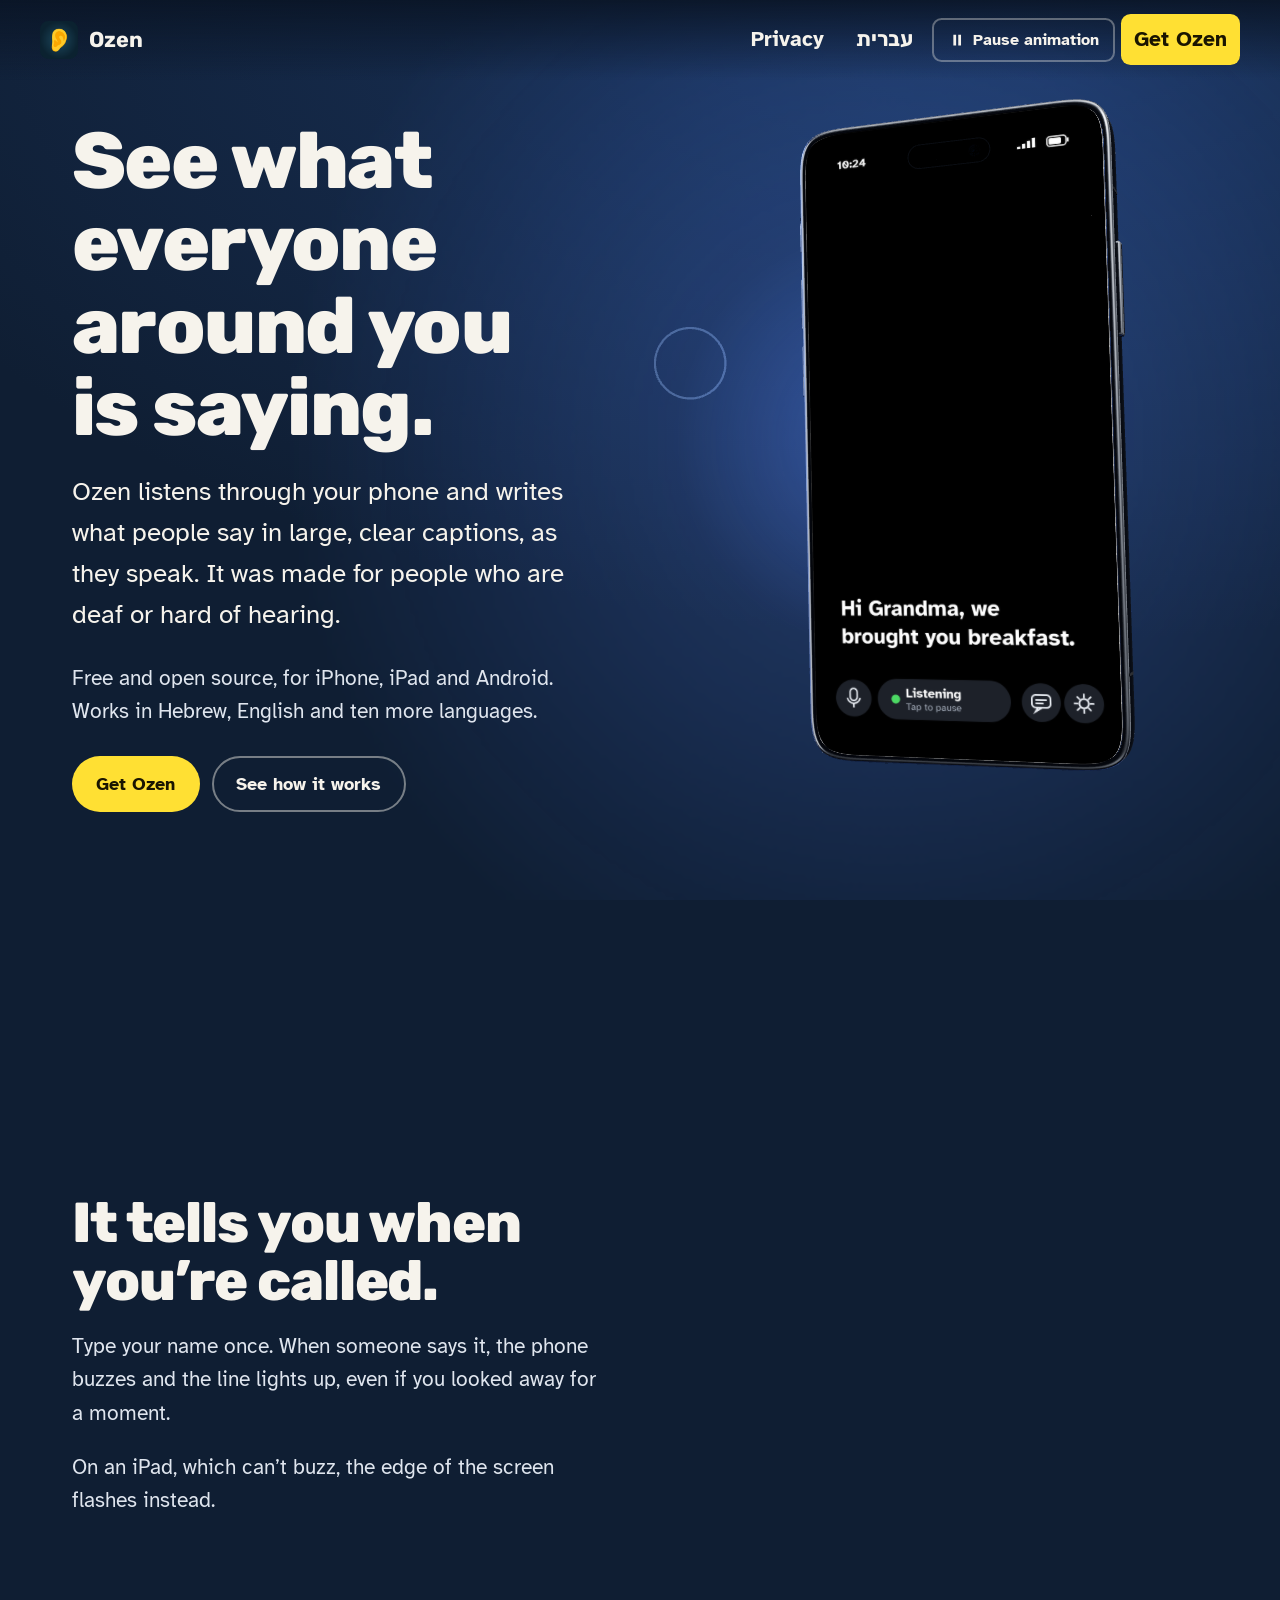
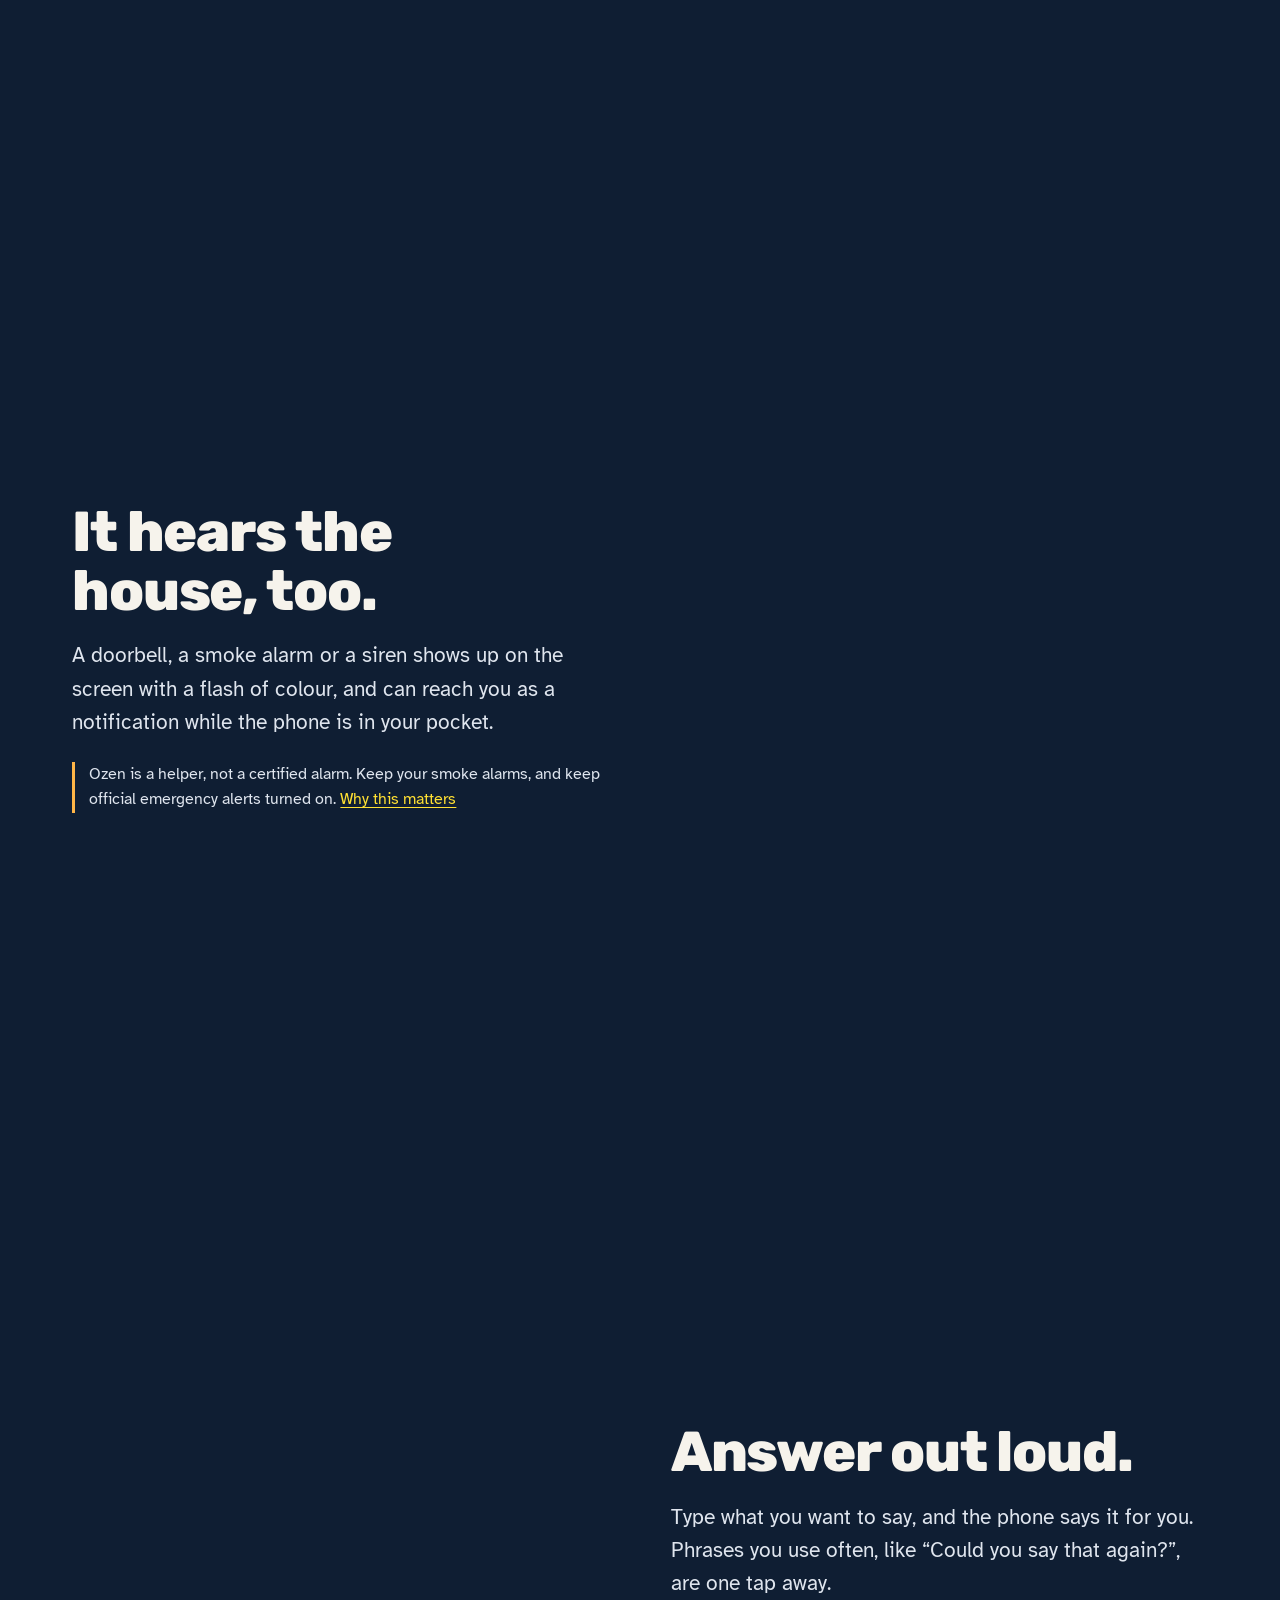
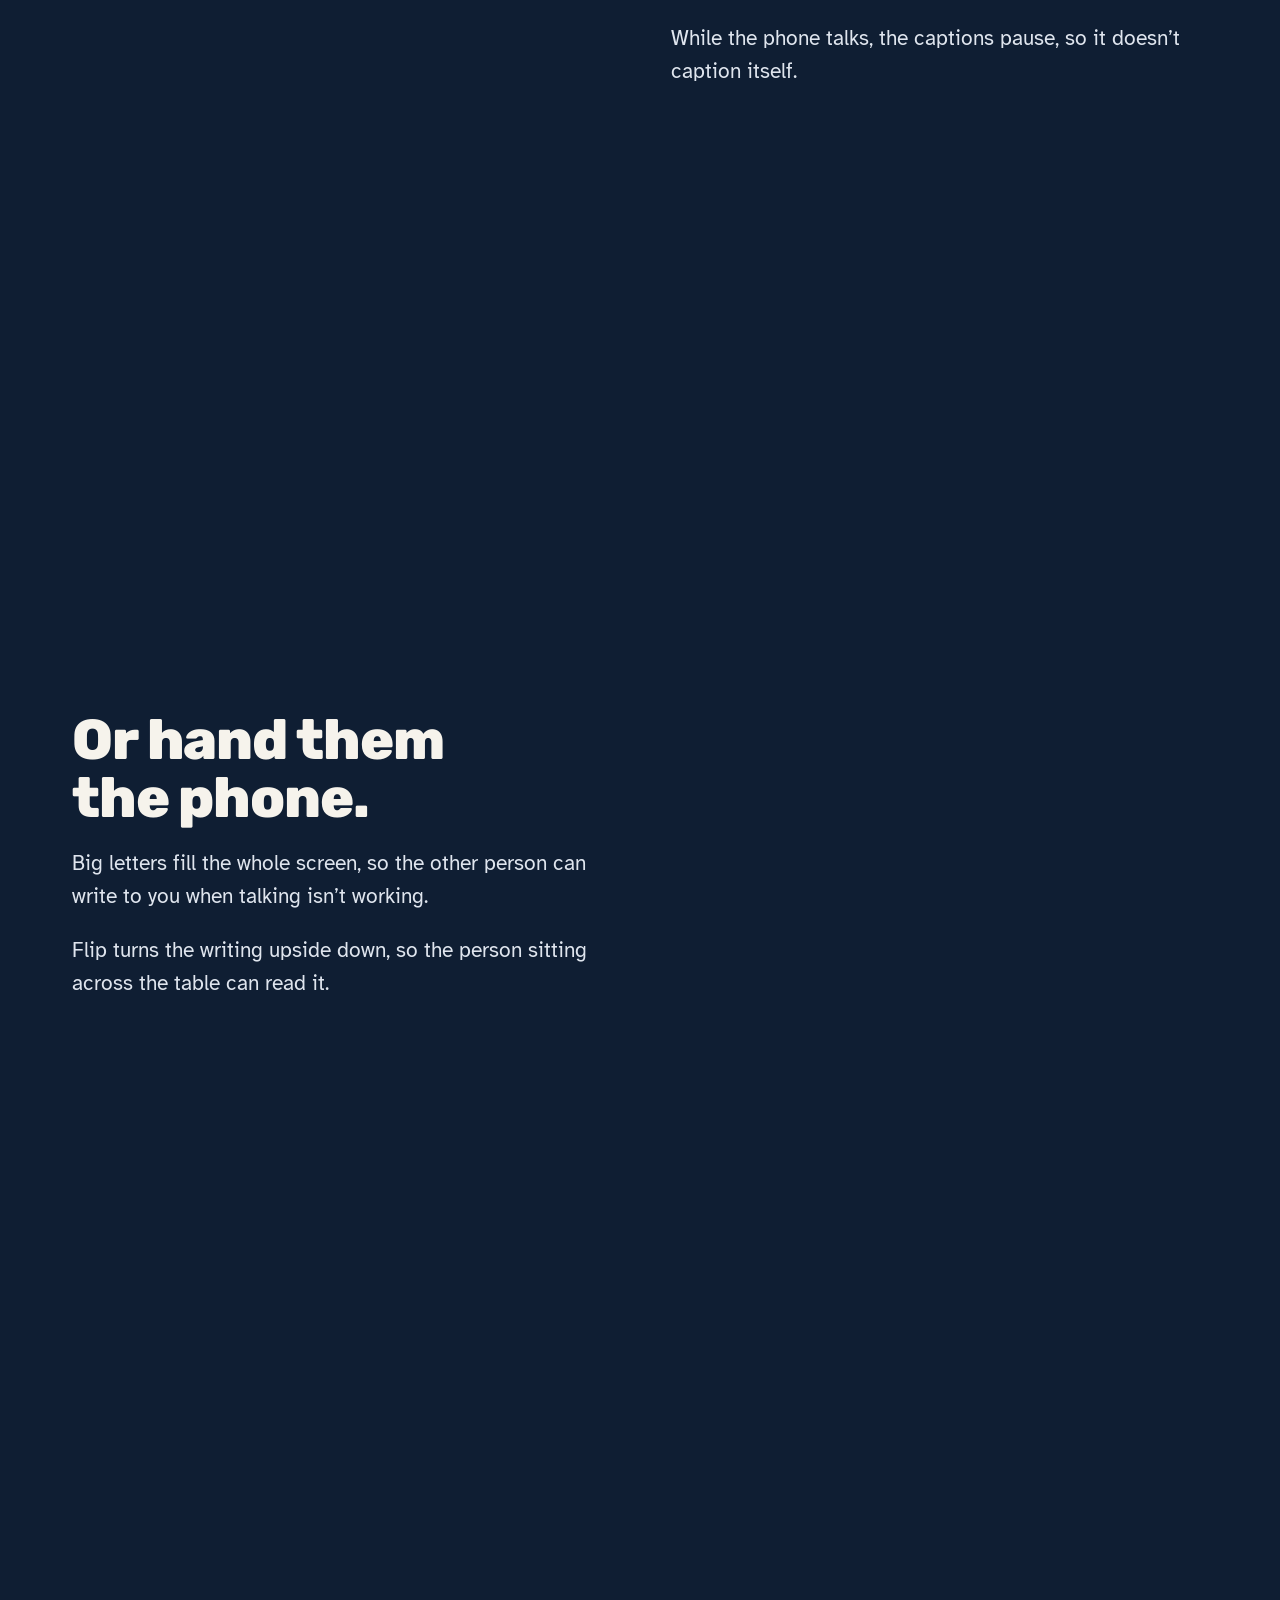
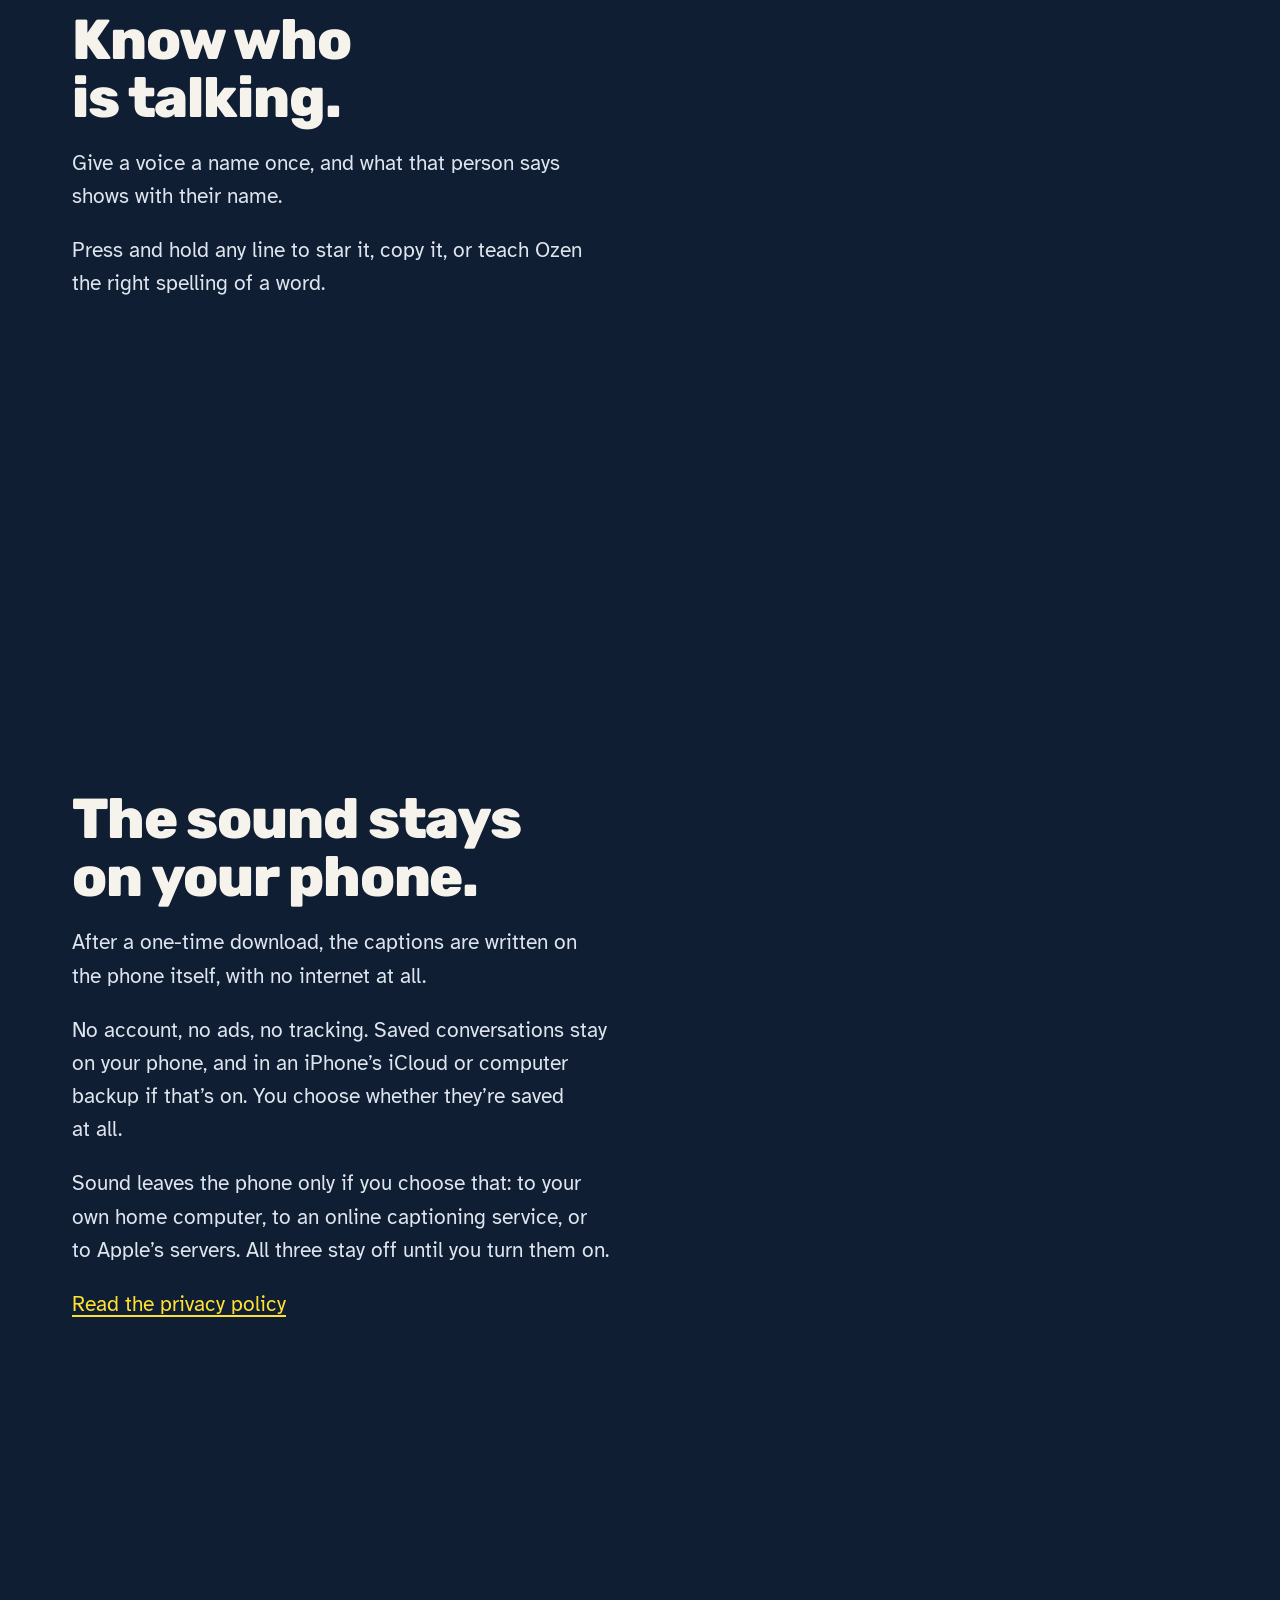
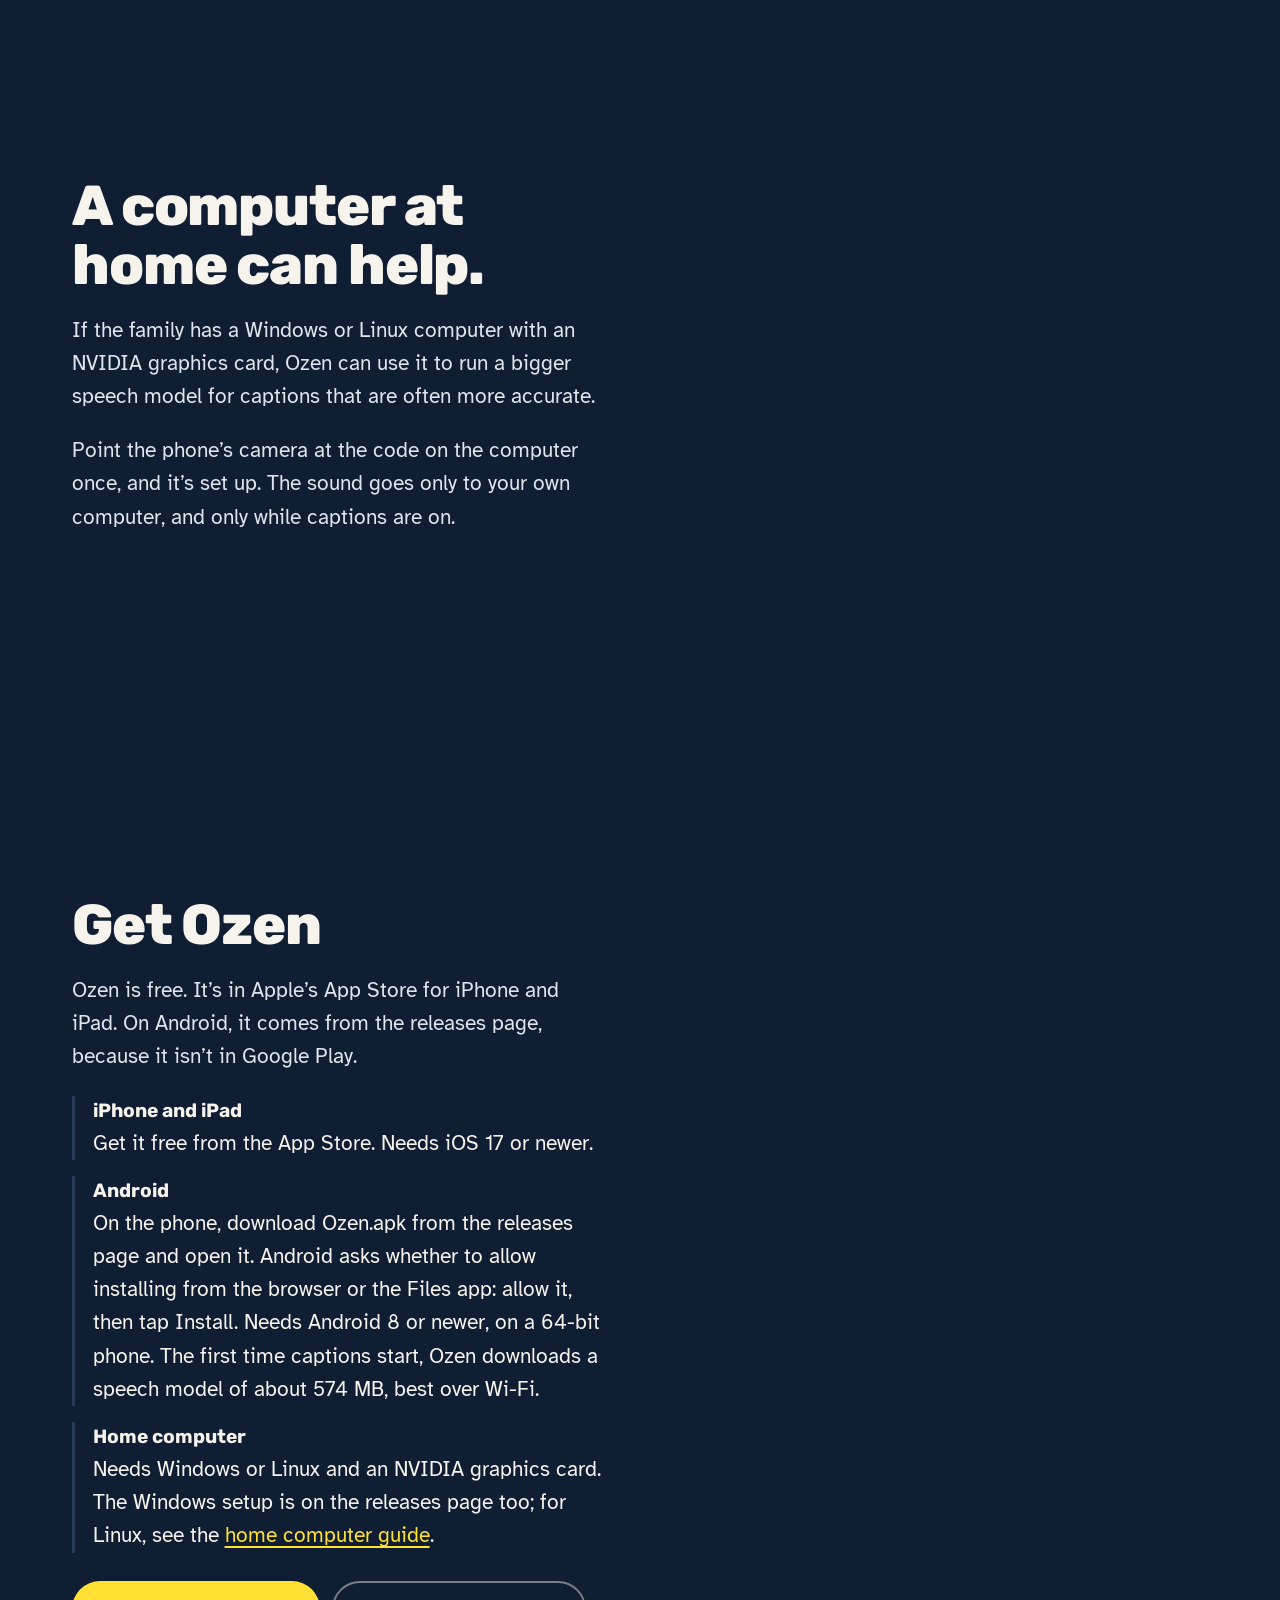
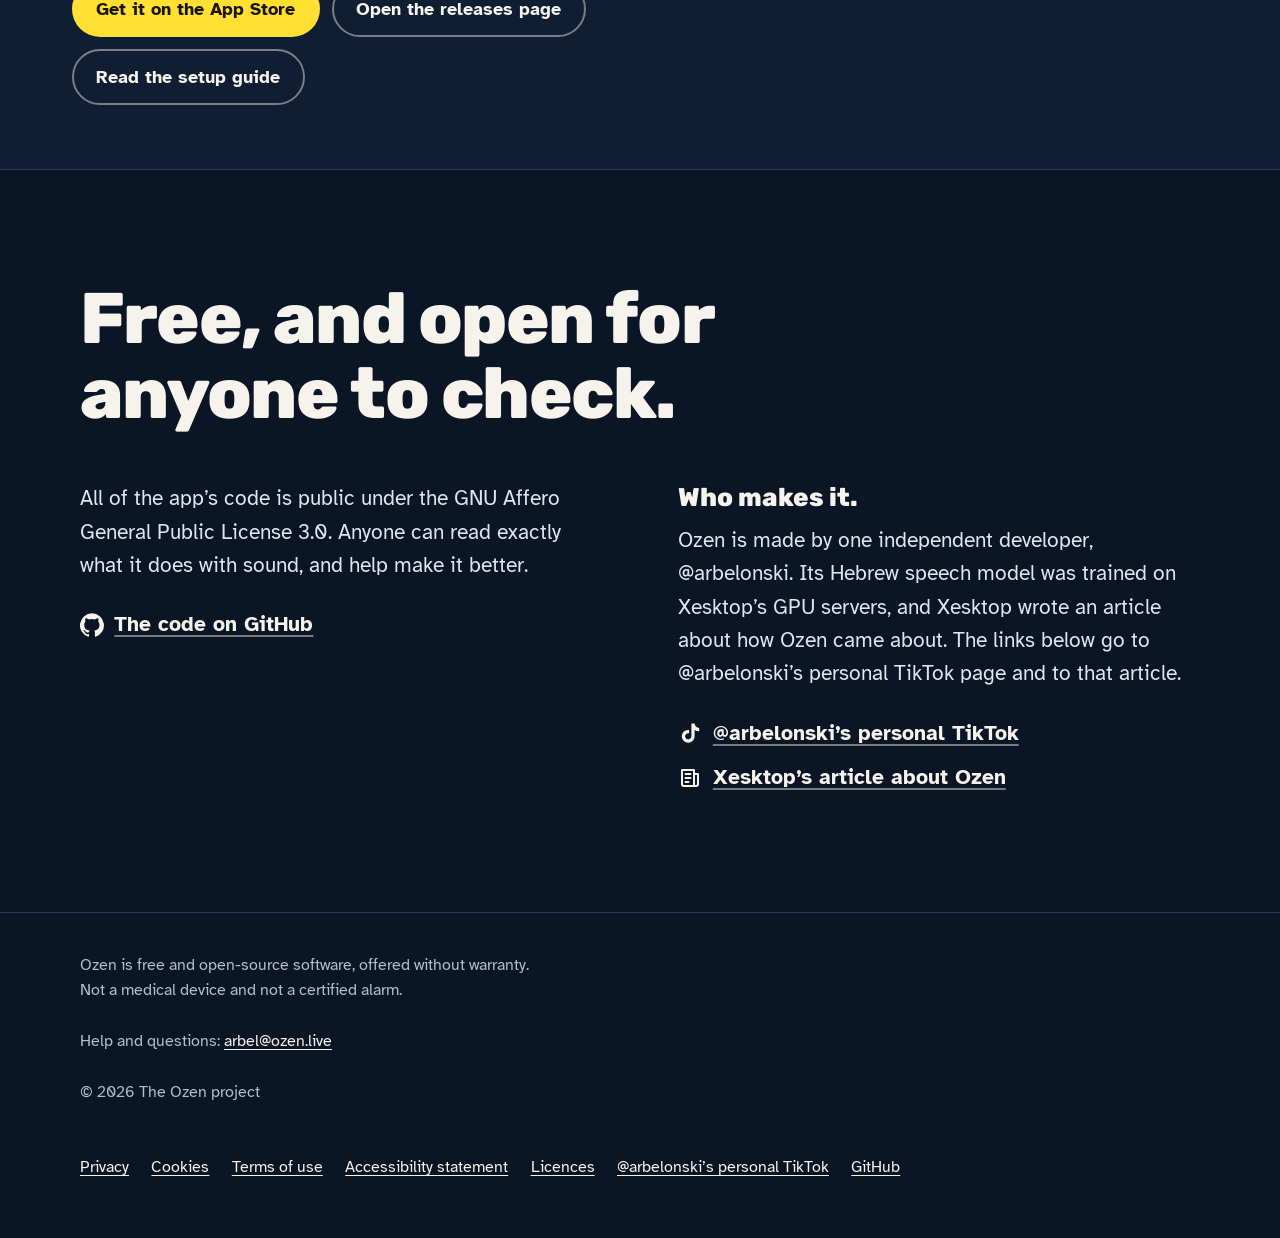
==== commit eb093998: "Share cards: the phone says breakfast, and the Hebrew card shows the Hebrew phone" ====
--- a/index.html
+++ b/index.html
@@ -35,11 +35,11 @@
 <link rel="modulepreload" href="vendor/three.module.min.js">
 <link rel="modulepreload" href="vendor/GLTFLoader.js">
 <link rel="modulepreload" href="vendor/BufferGeometryUtils.js">
-<link rel="preload" href="models/poster-en.webp?v=202611092212" as="image" media="not all and (min-aspect-ratio: 1/1) and (min-width: 37.5rem)" fetchpriority="high">
-<link rel="preload" href="models/back-colour.jpg?v=202611092212" as="image" crossorigin>
-<link rel="preload" href="models/back-rough.png?v=202611092212" as="image" crossorigin>
-<link rel="stylesheet" href="css/site.css?v=202611092212">
-<script type="module" src="js/stage.js?v=202611092212"></script>
+<link rel="preload" href="models/poster-en.webp?v=202611092347" as="image" media="not all and (min-aspect-ratio: 1/1) and (min-width: 37.5rem)" fetchpriority="high">
+<link rel="preload" href="models/back-colour.jpg?v=202611092347" as="image" crossorigin>
+<link rel="preload" href="models/back-rough.png?v=202611092347" as="image" crossorigin>
+<link rel="stylesheet" href="css/site.css?v=202611092347">
+<script type="module" src="js/stage.js?v=202611092347"></script>
 </head>
 <body>
 <a class="skip-link" href="#main">Skip to content</a>
